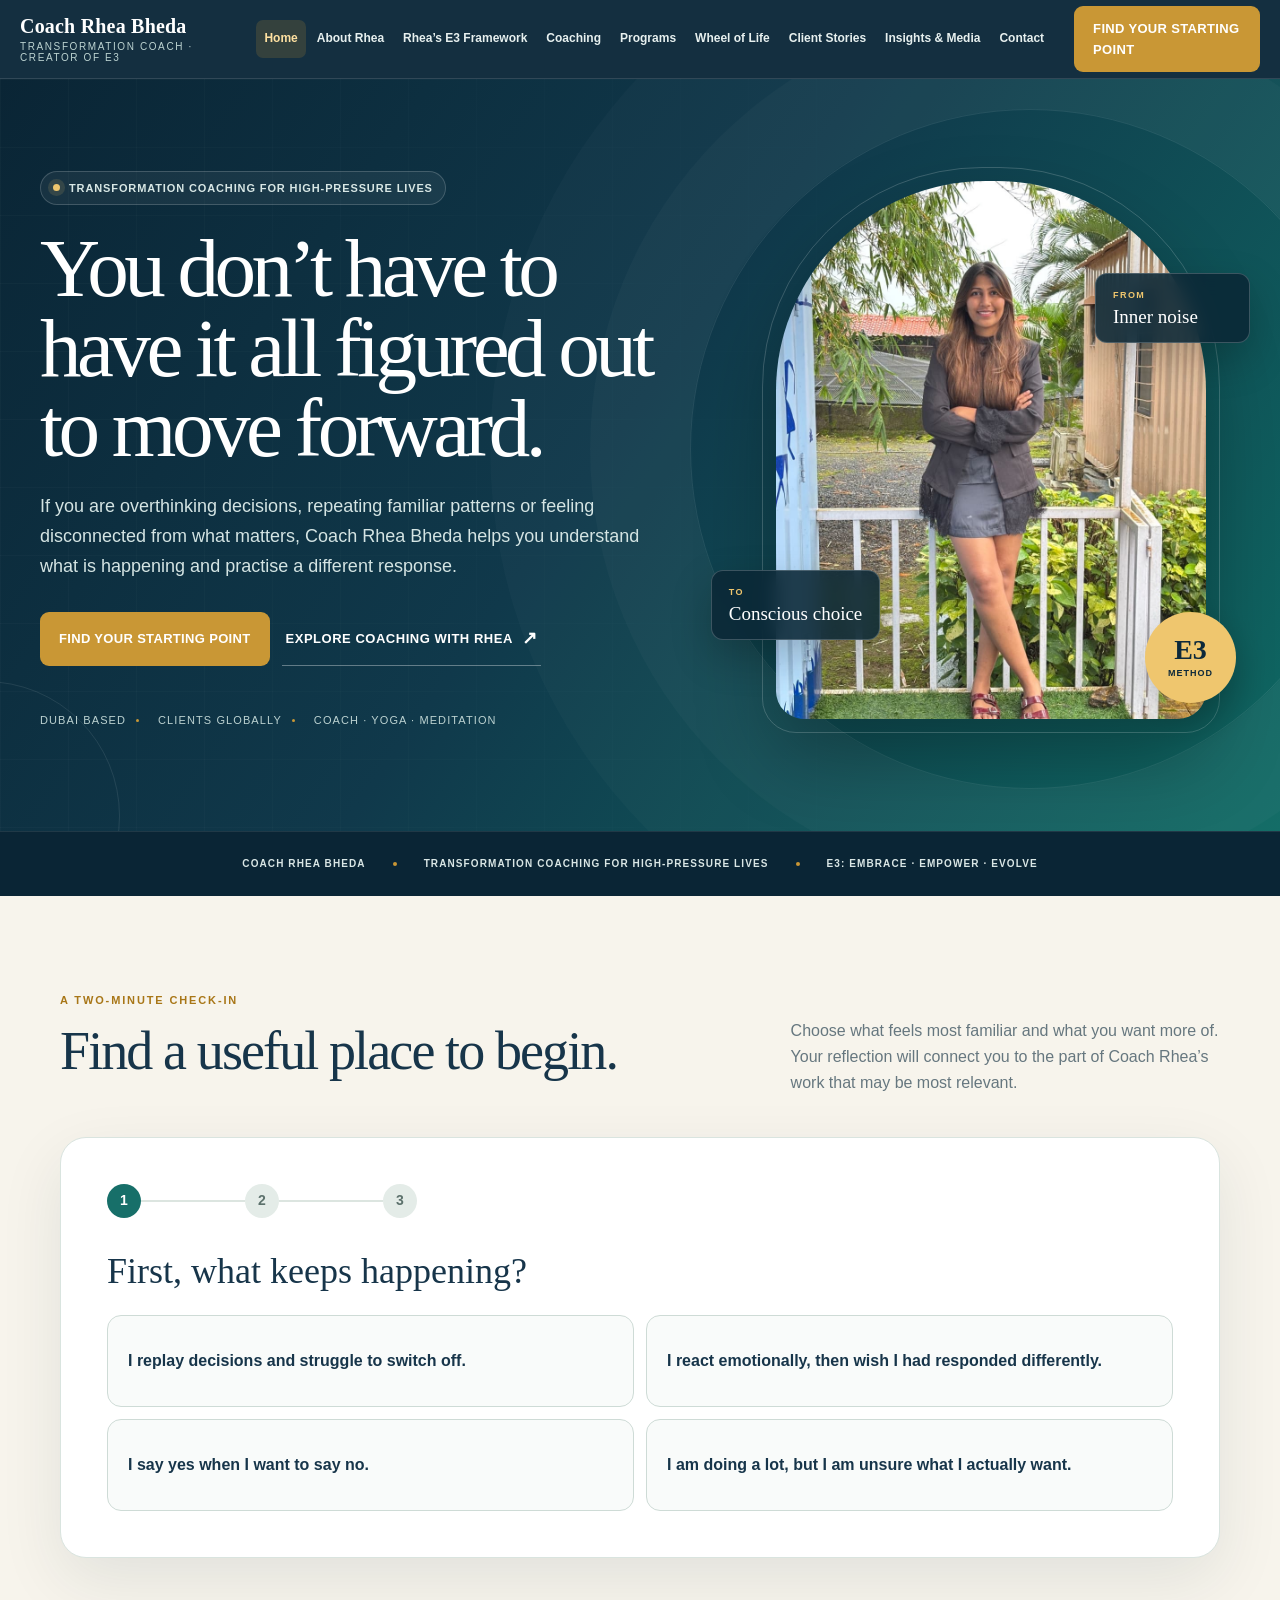
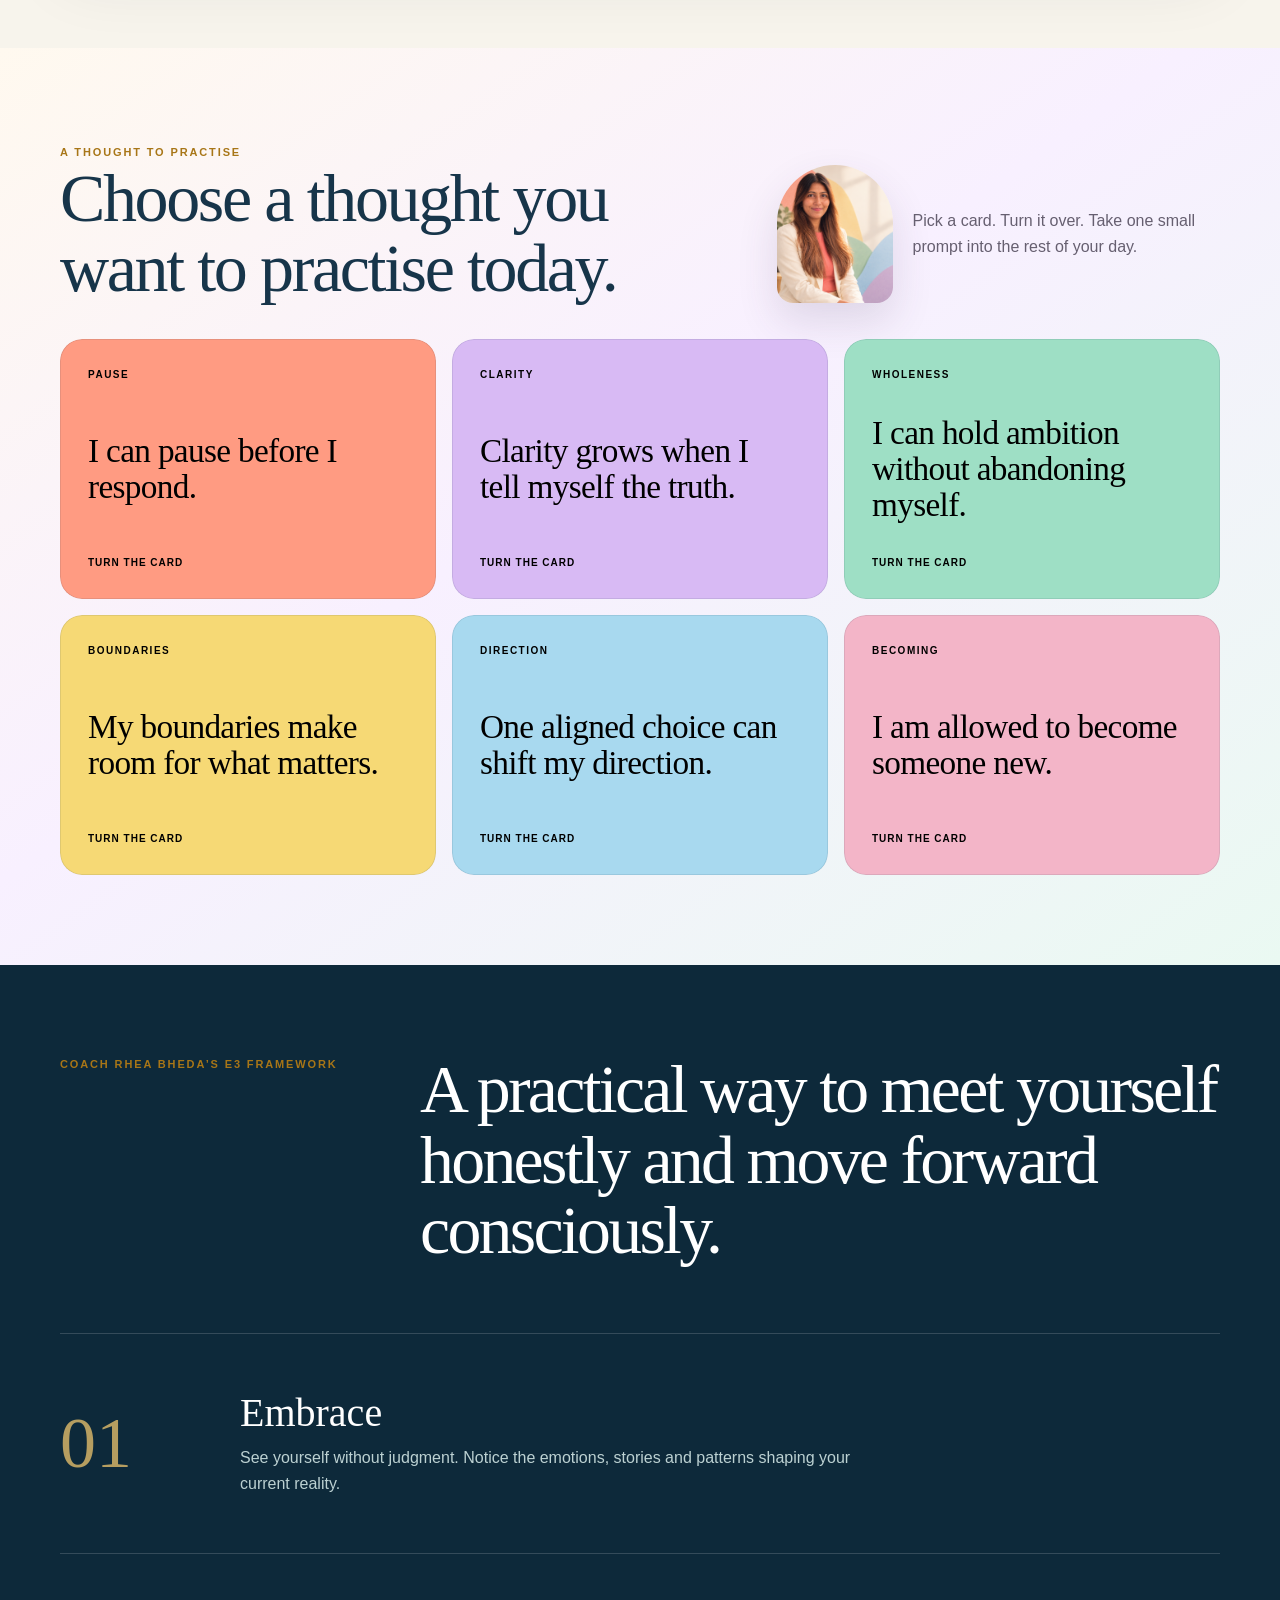
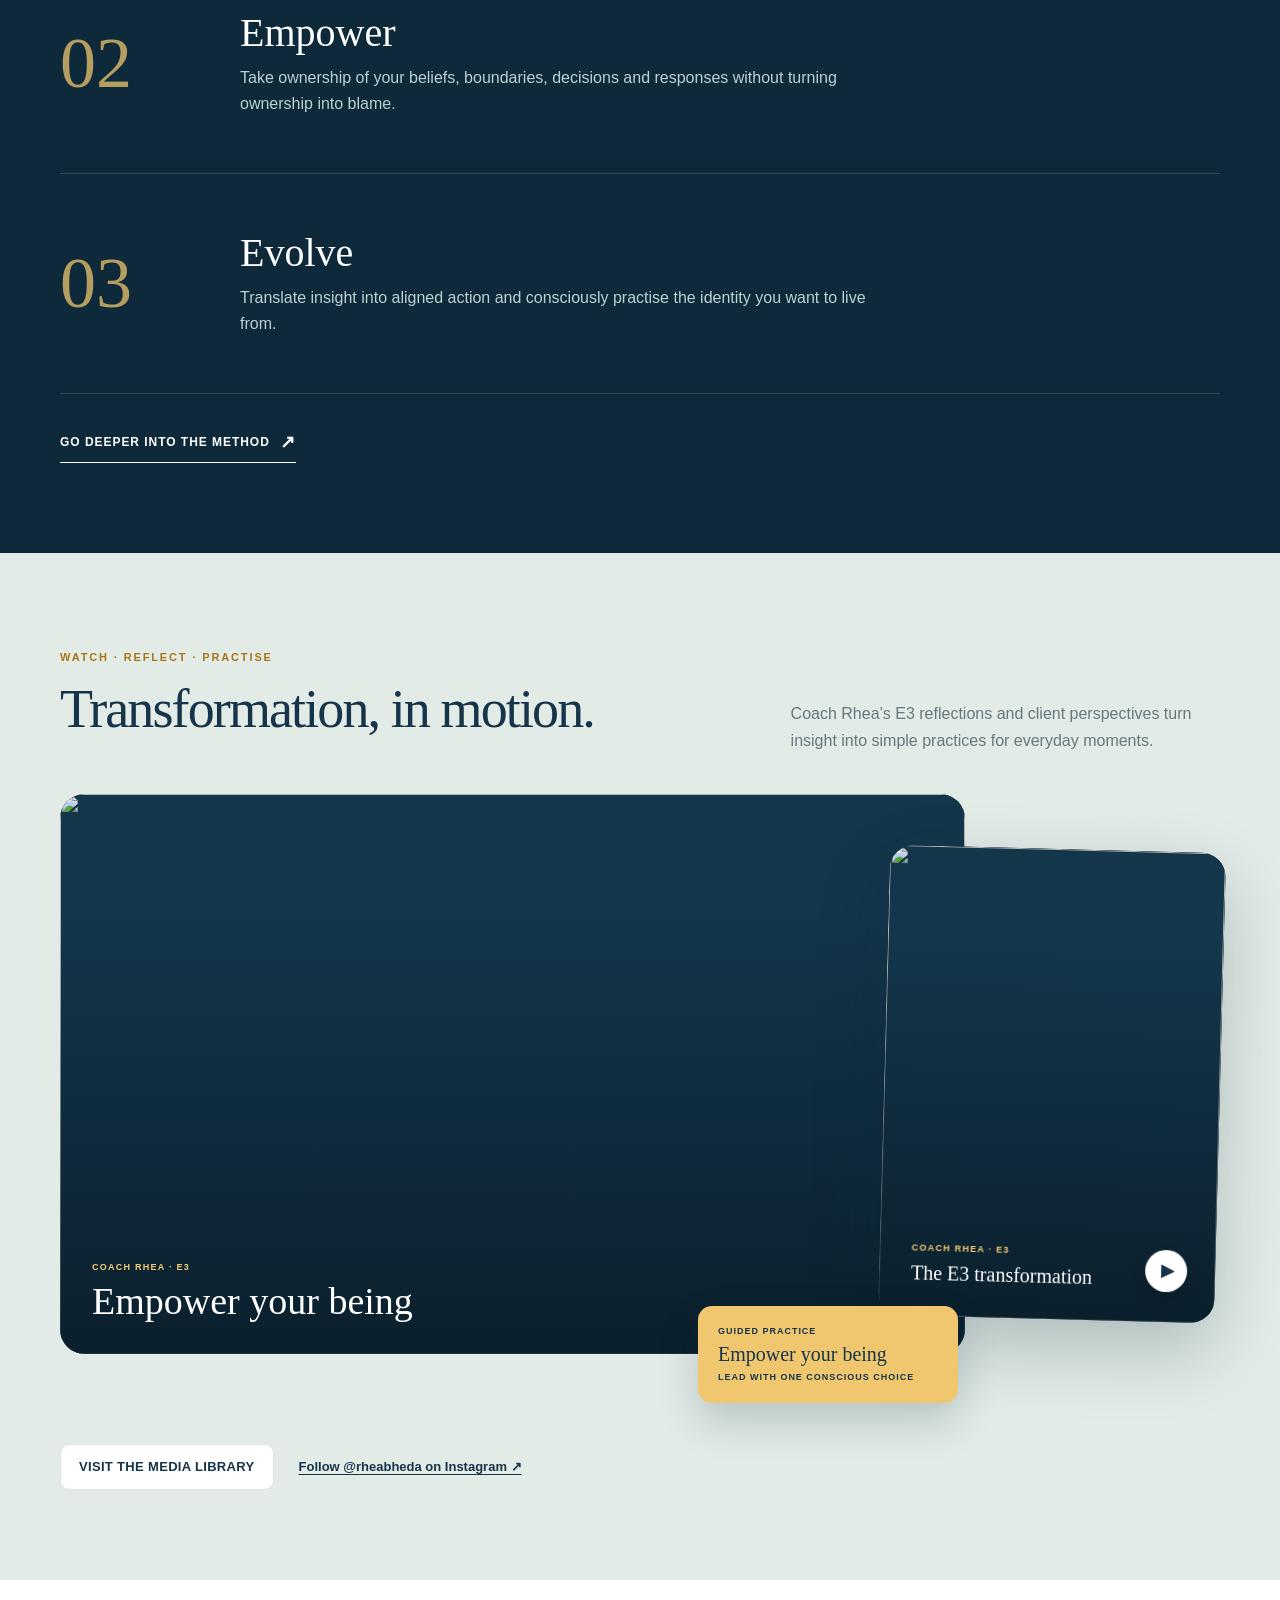
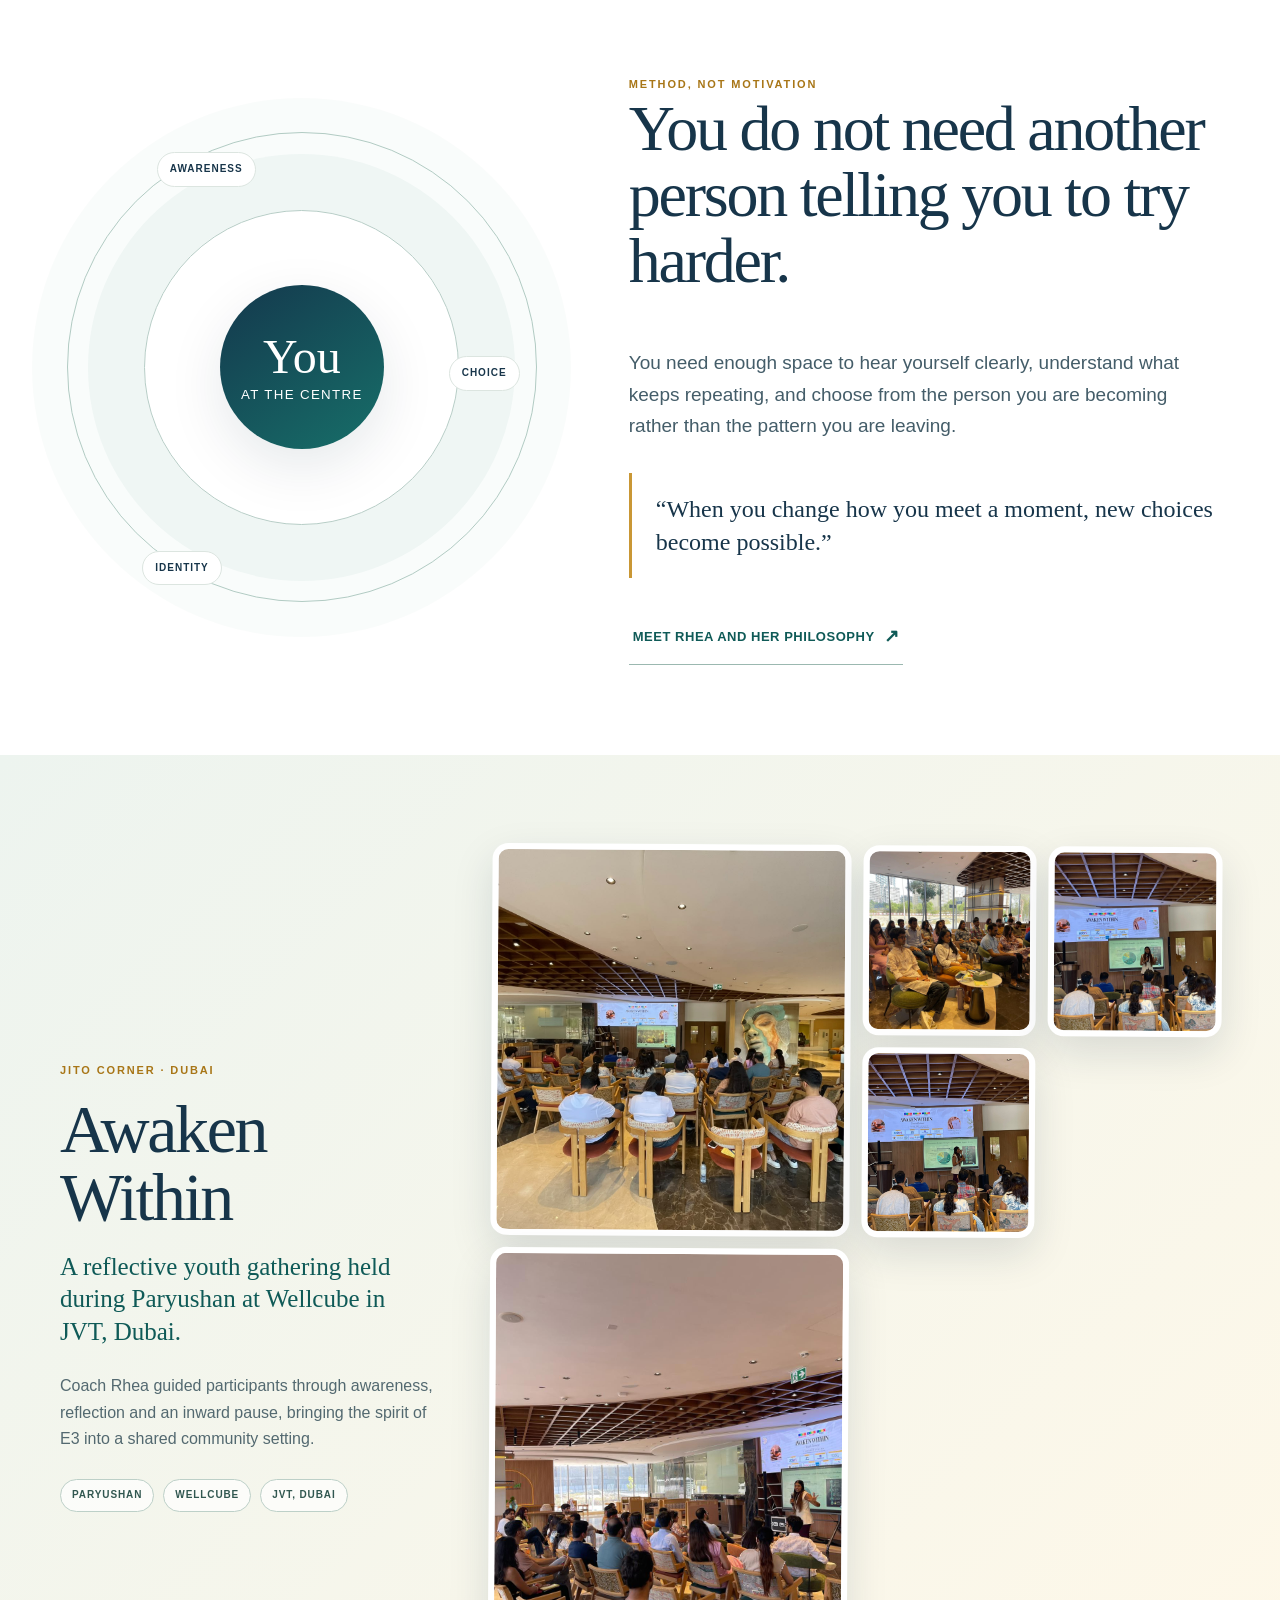
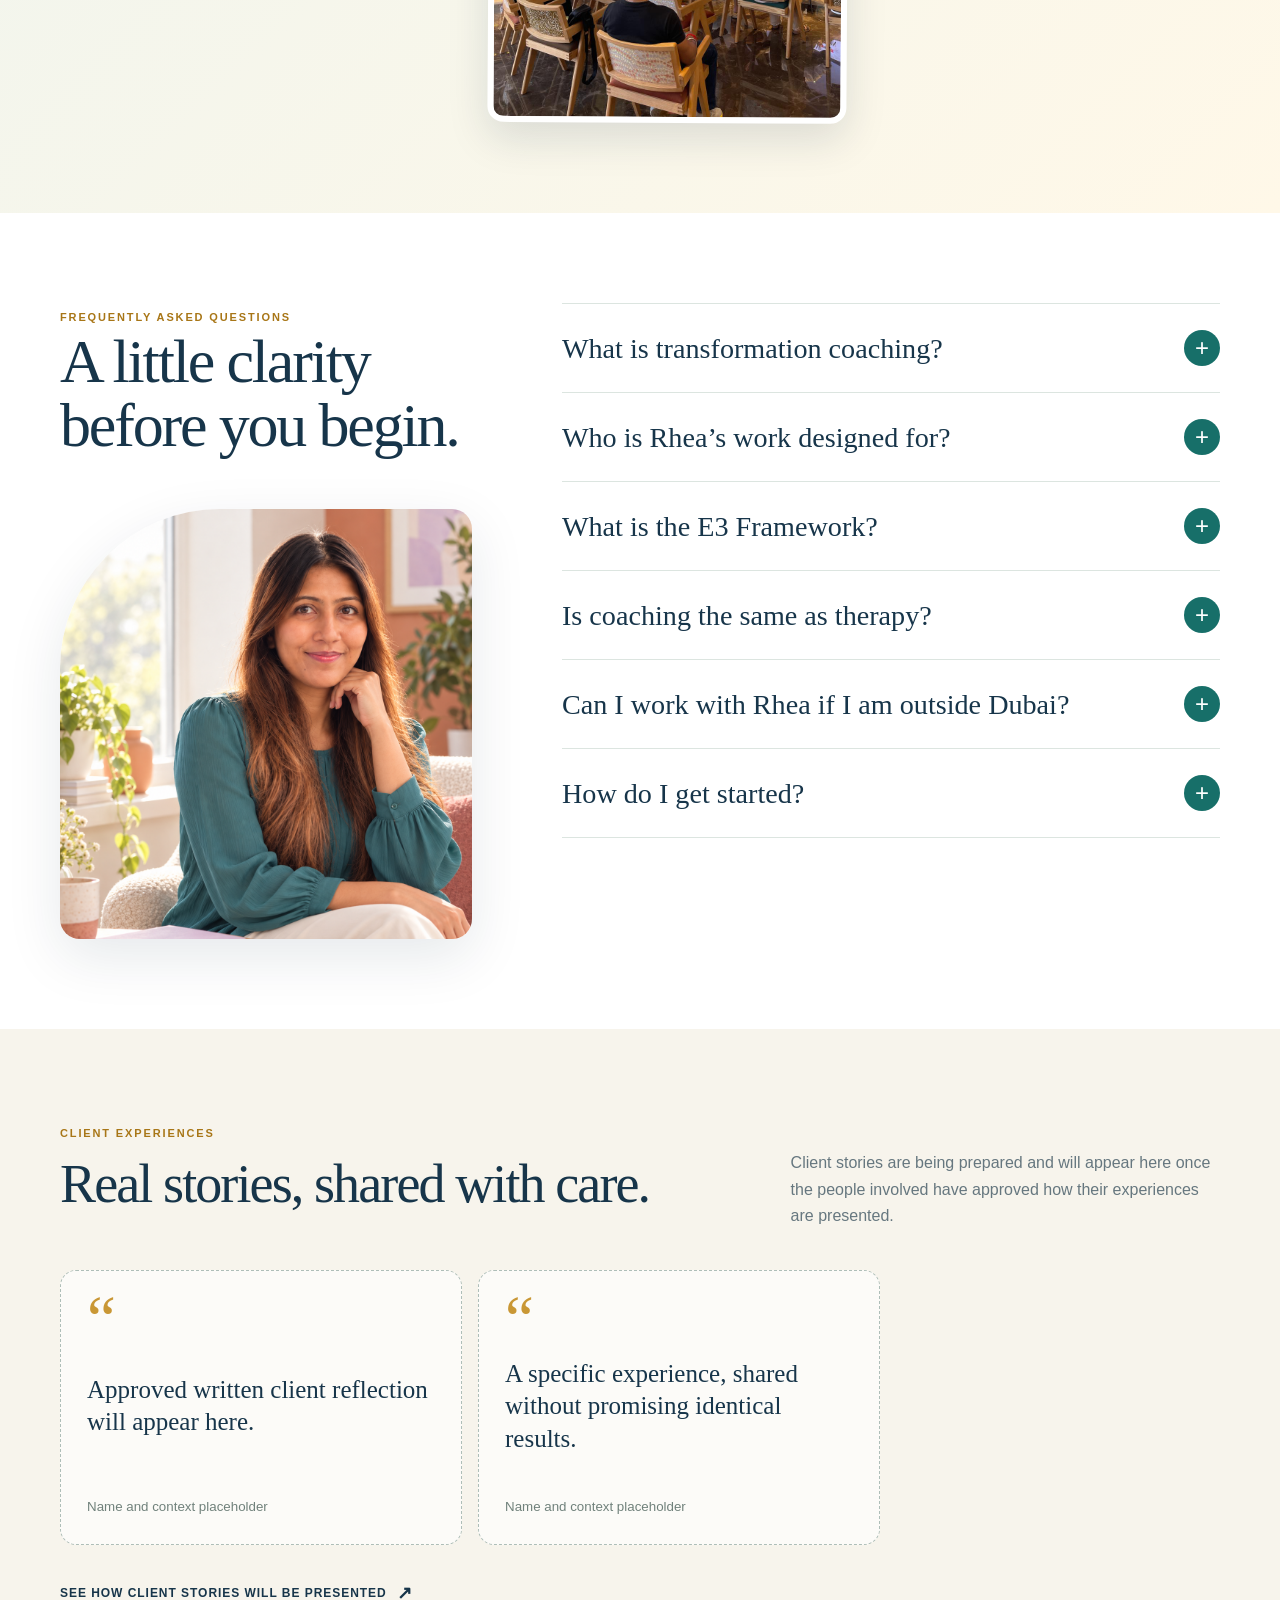
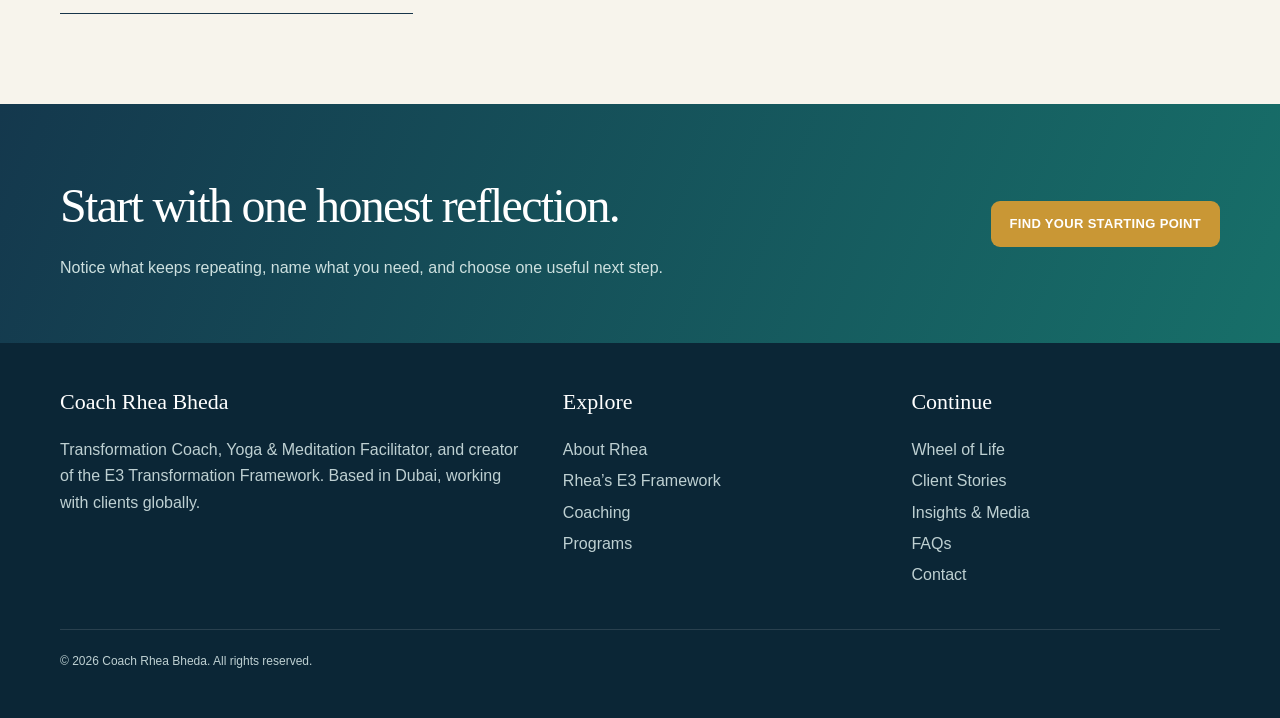
==== index.html @ 5d08264a "Add JITO event corner to homepage" ====
<!doctype html>
<html lang="en">
<head>
  <meta charset="utf-8">
  <meta name="viewport" content="width=device-width,initial-scale=1">
  <meta name="description" content="Coach Rhea Bheda helps people navigate overthinking, emotional patterns and important transitions through transformation coaching and her E3 Framework.">
  <title>Coach Rhea Bheda | Transformation Coaching & E3</title>
  <link rel="stylesheet" href="styles.css">
</head>
<body>
  <div data-header></div>
  <main id="main">
    <section class="home-hero">
      <div class="hero-orbit orbit-one"></div>
      <div class="hero-orbit orbit-two"></div>
      <div class="home-hero-grid">
        <div class="home-hero-copy">
          <span class="signal"><i></i> Transformation coaching for high-pressure lives</span>
          <h1>You don’t have to have it all figured out to move forward.</h1>
          <p class="hero-lead">If you are overthinking decisions, repeating familiar patterns or feeling disconnected from what matters, Coach Rhea Bheda helps you understand what is happening and practise a different response.</p>
          <div class="hero-actions">
            <a class="button" href="#check-in">Find your starting point</a>
            <a class="text-link" href="coaching.html">Explore coaching with Rhea <span>↗</span></a>
          </div>
          <div class="hero-micro-proof" aria-label="Rhea's professional focus">
            <span>Dubai based</span>
            <span>Clients globally</span>
            <span>Coach · Yoga · Meditation</span>
          </div>
        </div>
        <div class="identity-stage">
          <div class="identity-photo">
            <img src="assets/rhea-portrait-1.jpeg" alt="Coach Rhea Bheda">
          </div>
          <div class="floating-note note-top"><small>FROM</small><strong>Inner noise</strong></div>
          <div class="floating-note note-bottom"><small>TO</small><strong>Conscious choice</strong></div>
          <div class="e3-seal"><span>E3</span><small>method</small></div>
        </div>
      </div>
    </section>

    <section class="trust-rail" aria-label="Coach Rhea Bheda and E3">
      <div class="trust-rail-inner">
        <span>Coach Rhea Bheda</span>
        <span class="rail-dot"></span>
        <span>Transformation coaching for high-pressure lives</span>
        <span class="rail-dot"></span>
        <span>E3: Embrace · Empower · Evolve</span>
      </div>
    </section>

    <section class="section starting-point-section" id="check-in">
      <div class="section-inner">
        <div class="section-head split-head">
          <div>
            <span class="eyebrow">A two-minute check-in</span>
            <h2>Find a useful place to begin.</h2>
          </div>
          <p>Choose what feels most familiar and what you want more of. Your reflection will connect you to the part of Coach Rhea’s work that may be most relevant.</p>
        </div>
        <div class="checkin-shell" data-checkin>
          <div class="checkin-progress" aria-label="Check-in progress"><span class="is-active">1</span><i></i><span>2</span><i></i><span>3</span></div>
          <div class="checkin-step" data-checkin-step="pattern">
            <p class="activity-kicker">First, what keeps happening?</p>
            <div class="choice-grid">
              <button type="button" data-pattern="overthinking">I replay decisions and struggle to switch off.</button>
              <button type="button" data-pattern="reaction">I react emotionally, then wish I had responded differently.</button>
              <button type="button" data-pattern="boundaries">I say yes when I want to say no.</button>
              <button type="button" data-pattern="direction">I am doing a lot, but I am unsure what I actually want.</button>
            </div>
          </div>
          <div class="checkin-step" data-checkin-step="desire" hidden>
            <p class="activity-kicker">What would help most right now?</p>
            <div class="choice-grid">
              <button type="button" data-desire="clarity">Clarity about my next step</button>
              <button type="button" data-desire="steadiness">More steadiness under pressure</button>
              <button type="button" data-desire="confidence">Confidence in my own decisions</button>
              <button type="button" data-desire="space">Space to understand myself</button>
            </div>
            <button class="activity-back" type="button" data-checkin-back>← Change my first answer</button>
          </div>
          <div class="checkin-result" data-checkin-result hidden aria-live="polite">
            <small>Your starting point</small>
            <h3 data-checkin-title></h3>
            <p data-checkin-copy></p>
            <div class="result-actions">
              <a class="button" data-checkin-link href="coaching.html">Explore this with Coach Rhea</a>
              <button class="activity-back" type="button" data-checkin-reset>Start again</button>
            </div>
          </div>
        </div>
      </div>
    </section>

    <section class="section affirmation-section" aria-labelledby="affirmation-title">
      <div class="section-inner">
        <div class="affirmation-intro">
          <div>
            <span class="eyebrow">A thought to practise</span>
            <h2 id="affirmation-title">Choose a thought you want to practise today.</h2>
          </div>
          <div class="affirmation-companion">
            <img src="assets/rhea-positive-editorial-v1.png" alt="Rhea Bheda in a bright, optimistic studio setting">
            <p>Pick a card. Turn it over. Take one small prompt into the rest of your day.</p>
          </div>
        </div>
        <div class="affirmation-grid">
          <button class="affirmation-card coral-card" type="button" aria-pressed="false"><span class="card-face card-front"><small>Pause</small><strong>I can pause before I respond.</strong><em>Turn the card</em></span><span class="card-face card-back"><small>Try this</small><strong>Take one breath. Ask: what response would I respect tomorrow?</strong><em>Turn back</em></span></button>
          <button class="affirmation-card lilac-card" type="button" aria-pressed="false"><span class="card-face card-front"><small>Clarity</small><strong>Clarity grows when I tell myself the truth.</strong><em>Turn the card</em></span><span class="card-face card-back"><small>Try this</small><strong>Name the truth you already know, without judging it.</strong><em>Turn back</em></span></button>
          <button class="affirmation-card mint-card" type="button" aria-pressed="false"><span class="card-face card-front"><small>Wholeness</small><strong>I can hold ambition without abandoning myself.</strong><em>Turn the card</em></span><span class="card-face card-back"><small>Try this</small><strong>Choose one goal and one need that both deserve space today.</strong><em>Turn back</em></span></button>
          <button class="affirmation-card yellow-card" type="button" aria-pressed="false"><span class="card-face card-front"><small>Boundaries</small><strong>My boundaries make room for what matters.</strong><em>Turn the card</em></span><span class="card-face card-back"><small>Try this</small><strong>What clear, kind no would protect a meaningful yes?</strong><em>Turn back</em></span></button>
          <button class="affirmation-card sky-card" type="button" aria-pressed="false"><span class="card-face card-front"><small>Direction</small><strong>One aligned choice can shift my direction.</strong><em>Turn the card</em></span><span class="card-face card-back"><small>Try this</small><strong>Make the next right choice small enough to begin now.</strong><em>Turn back</em></span></button>
          <button class="affirmation-card rose-card" type="button" aria-pressed="false"><span class="card-face card-front"><small>Becoming</small><strong>I am allowed to become someone new.</strong><em>Turn the card</em></span><span class="card-face card-back"><small>Try this</small><strong>Act for five minutes as the person you are practising becoming.</strong><em>Turn back</em></span></button>
        </div>
      </div>
    </section>

    <section class="section e3-editorial">
      <div class="section-inner">
        <div class="e3-intro">
          <span class="eyebrow">Coach Rhea Bheda’s E3 Framework</span>
          <h2>A practical way to meet yourself honestly and move forward consciously.</h2>
        </div>
        <div class="e3-editorial-grid">
          <article class="e3-editorial-card">
            <span class="huge-num">01</span>
            <div><h3>Embrace</h3><p>See yourself without judgment. Notice the emotions, stories and patterns shaping your current reality.</p></div>
          </article>
          <article class="e3-editorial-card">
            <span class="huge-num">02</span>
            <div><h3>Empower</h3><p>Take ownership of your beliefs, boundaries, decisions and responses without turning ownership into blame.</p></div>
          </article>
          <article class="e3-editorial-card">
            <span class="huge-num">03</span>
            <div><h3>Evolve</h3><p>Translate insight into aligned action and consciously practise the identity you want to live from.</p></div>
          </article>
        </div>
        <a class="inline-cta" href="e3-method.html">Go deeper into the method <span>↗</span></a>
      </div>
    </section>

    <section class="section media-room">
      <div class="section-inner">
        <div class="section-head media-heading">
          <div><span class="eyebrow">Watch · reflect · practise</span><h2>Transformation, in motion.</h2></div>
          <p>Coach Rhea’s E3 reflections and client perspectives turn insight into simple practices for everyday moments.</p>
        </div>
        <div class="pip-stage">
          <div class="feature-video-placeholder media-embed-shell">
            <iframe class="js-youtube-player" data-video-id="yLz1ALI6eJo" src="https://www.youtube.com/embed/yLz1ALI6eJo?playsinline=1&amp;rel=0&amp;enablejsapi=1" title="Empower your being with Coach Rhea Bheda" loading="lazy" allow="accelerometer; autoplay; clipboard-write; encrypted-media; gyroscope; picture-in-picture; web-share" referrerpolicy="strict-origin-when-cross-origin" allowfullscreen></iframe>
            <button class="video-poster" type="button" data-play-video="yLz1ALI6eJo" aria-label="Play Empower your being"><img src="https://i.ytimg.com/vi/yLz1ALI6eJo/maxresdefault.jpg" data-fallback="https://i.ytimg.com/vi/yLz1ALI6eJo/hqdefault.jpg" alt=""><span class="video-poster-copy"><small>Coach Rhea · E3</small><strong>Empower your being</strong></span><span class="video-poster-play" aria-hidden="true">▶</span></button>
          </div>
          <div class="reel-pip media-embed-shell">
            <iframe class="js-youtube-player" data-video-id="5JqUZXvEfCQ" src="https://www.youtube.com/embed/5JqUZXvEfCQ?playsinline=1&amp;rel=0&amp;enablejsapi=1" title="Coach Rhea Bheda E3 transformation coaching reflection" loading="lazy" allow="accelerometer; autoplay; clipboard-write; encrypted-media; gyroscope; picture-in-picture; web-share" referrerpolicy="strict-origin-when-cross-origin" allowfullscreen></iframe>
            <button class="video-poster" type="button" data-play-video="5JqUZXvEfCQ" aria-label="Play the E3 transformation reflection"><img src="https://i.ytimg.com/vi/5JqUZXvEfCQ/maxresdefault.jpg" data-fallback="https://i.ytimg.com/vi/5JqUZXvEfCQ/hqdefault.jpg" alt=""><span class="video-poster-copy"><small>Coach Rhea · E3</small><strong>The E3 transformation</strong></span><span class="video-poster-play" aria-hidden="true">▶</span></button>
            <div class="pip-badge">E3 reflection</div>
          </div>
          <div class="practice-pip">
            <span>Guided practice</span>
            <strong>Empower your being</strong>
            <small>Lead with one conscious choice</small>
          </div>
        </div>
        <div class="media-actions">
          <a class="button secondary" href="insights.html">Visit the media library</a>
          <a href="https://www.instagram.com/rheabheda/" target="_blank" rel="noopener noreferrer">Follow @rheabheda on Instagram ↗</a>
        </div>
      </div>
    </section>

    <section class="section manifesto-section">
      <div class="section-inner manifesto-grid">
        <div class="manifesto-visual" aria-hidden="true">
          <div class="manifesto-ring ring-a"></div>
          <div class="manifesto-ring ring-b"></div>
          <div class="manifesto-core"><span>You</span><small>at the centre</small></div>
          <span class="orbit-word word-one">Awareness</span>
          <span class="orbit-word word-two">Choice</span>
          <span class="orbit-word word-three">Identity</span>
        </div>
        <div class="manifesto-copy">
          <span class="eyebrow">Method, not motivation</span>
          <h2>You do not need another person telling you to try harder.</h2>
          <p class="lead">You need enough space to hear yourself clearly, understand what keeps repeating, and choose from the person you are becoming rather than the pattern you are leaving.</p>
          <blockquote>“When you change how you meet a moment, new choices become possible.”</blockquote>
          <a class="text-link dark-link" href="about.html">Meet Rhea and her philosophy <span>↗</span></a>
        </div>
      </div>
    </section>

    <section class="section jito-corner" aria-labelledby="jito-title">
      <div class="section-inner jito-layout">
        <div class="jito-copy">
          <span class="eyebrow">JITO Corner · Dubai</span>
          <h2 id="jito-title">Awaken Within</h2>
          <p class="jito-lead">A reflective youth gathering held during Paryushan at Wellcube in JVT, Dubai.</p>
          <p>Coach Rhea guided participants through awareness, reflection and an inward pause, bringing the spirit of E3 into a shared community setting.</p>
          <div class="jito-meta" aria-label="Event details"><span>Paryushan</span><span>Wellcube</span><span>JVT, Dubai</span></div>
        </div>
        <div class="jito-gallery" aria-label="Photographs from the Awaken Within gathering">
          <figure class="jito-photo jito-photo-wide"><img src="assets/jito-awaken-within-audience-wide.jpg" alt="Audience gathered for the Awaken Within youth event at Wellcube in JVT, Dubai" loading="lazy"></figure>
          <figure class="jito-photo"><img src="assets/jito-awaken-within-reflection.jpg" alt="Participants in a guided reflective pause during the Paryushan event" loading="lazy"></figure>
          <figure class="jito-photo"><img src="assets/jito-awaken-within-rhea-speaking-1.jpg" alt="Coach Rhea Bheda speaking at the Awaken Within youth gathering" loading="lazy"></figure>
          <figure class="jito-photo"><img src="assets/jito-awaken-within-rhea-speaking-2.jpg" alt="Coach Rhea Bheda guiding a session for the gathered audience" loading="lazy"></figure>
          <figure class="jito-photo jito-photo-room"><img src="assets/jito-awaken-within-audience-rhea.jpg" alt="A wider view of Coach Rhea Bheda speaking to the audience at Wellcube" loading="lazy"></figure>
        </div>
      </div>
    </section>

    <section class="section faq-section" id="faq" aria-labelledby="faq-title">
      <div class="section-inner faq-layout">
        <div class="faq-aside">
          <span class="eyebrow">Frequently asked questions</span>
          <h2 id="faq-title">A little clarity before you begin.</h2>
          <img src="assets/rhea-positive-lifestyle-v1.png" alt="Rhea Bheda in a calm, sunlit coaching setting">
        </div>
        <div class="faq-list">
          <details><summary>What is transformation coaching?<span>+</span></summary><div><p>It is a reflective, action-oriented process that helps you notice the beliefs, emotions and patterns shaping your choices, then practise more conscious ways of responding.</p></div></details>
          <details><summary>Who is Rhea’s work designed for?<span>+</span></summary><div><p>Rhea’s work is for high-potential people navigating high-pressure lives who want more clarity, emotional ownership and alignment between what they know and how they live.</p></div></details>
          <details><summary>What is the E3 Framework?<span>+</span></summary><div><p>E3 stands for Embrace, Empower and Evolve: seeing yourself honestly, owning your choices without blame, and turning insight into aligned action.</p></div></details>
          <details><summary>Is coaching the same as therapy?<span>+</span></summary><div><p>No. Coaching is not a substitute for psychotherapy, medical care or emergency mental-health support. If you need clinical support, contact a qualified healthcare professional.</p></div></details>
          <details><summary>Can I work with Rhea if I am outside Dubai?<span>+</span></summary><div><p>Yes. Rhea is based in Dubai and works with clients globally. Exact session formats and availability will be confirmed during an initial conversation.</p></div></details>
          <details><summary>How do I get started?<span>+</span></summary><div><p>Begin with the starting-point check-in, try the E3 practice, or explore the Wheel of Life. When Rhea’s verified contact details are added, you will also be able to enquire about coaching directly.</p></div></details>
        </div>
      </div>
    </section>

    <section class="section proof-preview">
      <div class="section-inner">
        <div class="section-head split-head">
          <div><span class="eyebrow">Client experiences</span><h2>Real stories, shared with care.</h2></div>
          <p>Client stories are being prepared and will appear here once the people involved have approved how their experiences are presented.</p>
        </div>
        <div class="testimonial-preview-grid two-up">
          <article class="testimonial-placeholder">
            <span class="placeholder-mark">“</span>
            <p>Approved written client reflection will appear here.</p>
            <small>Name and context placeholder</small>
          </article>
          <article class="testimonial-placeholder">
            <span class="placeholder-mark">“</span>
            <p>A specific experience, shared without promising identical results.</p>
            <small>Name and context placeholder</small>
          </article>
        </div>
        <a class="inline-cta" href="testimonials.html">See how client stories will be presented <span>↗</span></a>
      </div>
    </section>
  </main>
  <div data-footer></div>
  <script src="site.js"></script>
  <script src="media.js"></script>
</body>
</html>
---- styles.css ----
:root { --ink:#17354a; --ink-deep:#0d293a; --teal:#176f69; --teal-dark:#0f5a57; --sage:#dfe9df; --cream:#fbf8f0; --paper:#fffdf9; --gold:#c99735; --muted:#66777f; --line:#dce5e0; --white:#fff; --shadow:0 18px 55px rgba(13,41,58,.1); --serif:Georgia,"Times New Roman",serif; --sans:Inter,"Segoe UI",Arial,sans-serif; }
*{box-sizing:border-box}html{scroll-behavior:smooth}body{margin:0;color:var(--ink);background:var(--cream);font:16px/1.65 var(--sans);-webkit-font-smoothing:antialiased}body.menu-open{overflow:hidden}img{display:block;max-width:100%}a{color:inherit;text-decoration:none}button,input,textarea,select{font:inherit}h1,h2,h3,p{margin-top:0}h1,h2{font-family:var(--serif);font-weight:500;letter-spacing:-.035em}h3{line-height:1.3}
.skip-link{position:fixed;top:10px;left:10px;z-index:100;transform:translateY(-150%);padding:10px 14px;border-radius:8px;color:var(--white);background:var(--ink-deep)}.skip-link:focus{transform:translateY(0)}
.site-header{position:sticky;top:0;z-index:50;color:var(--white);background:rgba(13,41,58,.97);border-bottom:1px solid rgba(255,255,255,.12);backdrop-filter:blur(14px)}.nav-wrap{width:min(1240px,calc(100% - 40px));min-height:78px;margin:auto;display:flex;align-items:center;gap:22px}.brand{margin-right:auto;line-height:1.1}.brand strong{display:block;font:700 20px/1.1 var(--serif);letter-spacing:.01em}.brand span{display:block;margin-top:4px;color:#bcd3d1;font-size:10px;letter-spacing:.16em;text-transform:uppercase}.nav-links{display:flex;align-items:center;gap:3px}.nav-links a{padding:9px 8px;border-radius:7px;color:#e7f0ef;font-size:12px;font-weight:700;white-space:nowrap}.nav-links a:hover,.nav-links a:focus-visible{color:var(--white);background:rgba(255,255,255,.1)}.nav-links a.active{color:#ffe1a1;background:rgba(201,151,53,.18)}
.nav-cta,.button{display:inline-flex;align-items:center;justify-content:center;gap:9px;min-height:46px;padding:11px 18px;border:1px solid transparent;border-radius:9px;color:var(--white);background:var(--gold);font-size:13px;font-weight:800;letter-spacing:.025em;text-transform:uppercase;transition:transform .2s ease,background .2s ease}.button:hover,.nav-cta:hover{transform:translateY(-2px);background:#b78629}.button.secondary{color:var(--ink);background:var(--white);border-color:var(--line)}.button.secondary:hover{background:var(--cream)}.menu-toggle{display:none;width:44px;height:44px;border:1px solid rgba(255,255,255,.22);border-radius:9px;color:var(--white);background:transparent;font-size:23px}
.hero{min-height:640px;position:relative;overflow:hidden;color:var(--white);background:linear-gradient(118deg,var(--ink-deep) 0%,#123c52 45%,var(--teal) 100%)}.hero::after,.page-hero::after{content:"";position:absolute;width:520px;height:520px;right:-80px;top:40px;border:1px solid rgba(255,255,255,.14);border-radius:50%;box-shadow:0 0 0 82px rgba(255,255,255,.045),0 0 0 164px rgba(255,255,255,.025)}.hero-grid,.page-hero-inner,.section-inner{width:min(1160px,calc(100% - 40px));margin:auto}.hero-grid{min-height:640px;display:grid;grid-template-columns:1.08fr .92fr;align-items:center;gap:62px;position:relative;z-index:2;padding:70px 0}.eyebrow{color:#a87617;font-size:11px;font-weight:900;letter-spacing:.17em;text-transform:uppercase}.hero .eyebrow,.page-hero .eyebrow,.deep .eyebrow{color:#e8bd68}.hero h1{max-width:690px;margin:18px 0 23px;font-size:clamp(49px,6.4vw,82px);line-height:.98}.hero h1 em{color:#f1c972;font-style:normal}.hero-copy>p{max-width:635px;color:#dce9e8;font-size:18px}.hero-actions{display:flex;flex-wrap:wrap;gap:12px;margin-top:30px}.hero .button.secondary{color:var(--white);background:transparent;border-color:rgba(255,255,255,.34)}.hero .button.secondary:hover{background:rgba(255,255,255,.1)}.hero-photo{position:relative;justify-self:end;width:min(430px,100%)}.hero-photo img{width:100%;aspect-ratio:4/5;object-fit:cover;object-position:center top;border-radius:180px 180px 22px 22px;box-shadow:0 30px 70px rgba(0,0,0,.28)}.hero-photo::before{content:"E3";position:absolute;left:-30px;bottom:28px;z-index:2;width:92px;height:92px;display:grid;place-items:center;border-radius:50%;color:var(--ink-deep);background:#f1ca76;font:700 28px var(--serif);box-shadow:var(--shadow)}
.section{padding:90px 0}.section.white{background:var(--white)}.section.sage{background:var(--sage)}.section.deep{color:var(--white);background:var(--ink-deep)}.section-head{max-width:720px;margin-bottom:40px}.section-head.center{margin-right:auto;margin-left:auto;text-align:center}.section-head h2{margin:10px 0 16px;font-size:clamp(34px,4.7vw,54px);line-height:1.08}.section-head p{color:var(--muted)}.deep .section-head p{color:#bfd2d3}.intro-grid{display:grid;grid-template-columns:.8fr 1.2fr;gap:65px;align-items:start}.statement{font:500 clamp(28px,3.2vw,43px)/1.2 var(--serif);color:var(--teal-dark)}.lead{font-size:19px;color:#445d69}.signature{margin-top:24px;font:italic 24px var(--serif);color:var(--gold)}
.cards{display:grid;grid-template-columns:repeat(3,1fr);gap:20px}.card{min-height:220px;padding:28px;border:1px solid var(--line);border-radius:16px;background:var(--paper);box-shadow:0 5px 20px rgba(13,41,58,.045)}.card .num{display:block;color:var(--gold);font:500 39px var(--serif)}.card h3{margin:16px 0 8px;font-size:18px}.card p{margin:0;color:var(--muted)}.pill-list{display:flex;flex-wrap:wrap;gap:10px;padding:0;list-style:none}.pill-list li{padding:9px 13px;border:1px solid #cbdad5;border-radius:99px;color:#385561;background:rgba(255,255,255,.62);font-size:13px;font-weight:700}
.photo-band{display:grid;grid-template-columns:1fr 1fr 1fr;gap:18px}.photo-band img{width:100%;height:390px;object-fit:cover;border-radius:14px}.photo-band img:nth-child(2){margin-top:34px}
.page-hero{position:relative;overflow:hidden;padding:92px 0 85px;color:var(--white);background:linear-gradient(118deg,var(--ink-deep),var(--teal))}.page-hero-inner{position:relative;z-index:2}.page-hero h1{max-width:850px;margin:16px 0 17px;font-size:clamp(45px,6vw,72px);line-height:1.02}.page-hero p{max-width:720px;margin:0;color:#d4e4e3;font-size:18px}.split{display:grid;grid-template-columns:1fr 1fr;gap:58px;align-items:center}.split.reverse .media{order:2}.media img{width:100%;max-height:620px;object-fit:cover;object-position:center top;border-radius:18px;box-shadow:var(--shadow)}.content h2{font-size:clamp(34px,4vw,50px);line-height:1.08}.content h3{margin-top:30px}.content p,.content li{color:#526a75}.check-list{padding:0;list-style:none}.check-list li{position:relative;padding:10px 0 10px 31px;border-bottom:1px solid var(--line)}.check-list li::before{content:"✓";position:absolute;left:2px;color:var(--teal);font-weight:900}
.e3-grid{display:grid;grid-template-columns:repeat(3,1fr);gap:2px}.e3-step{min-height:320px;padding:35px;background:#edf4f1}.e3-step:nth-child(2){background:#e2efeb}.e3-step:nth-child(3){color:var(--white);background:var(--teal-dark)}.e3-step small{color:#a87617;font-weight:900;letter-spacing:.13em}.e3-step h2{margin:48px 0 18px;font-size:34px}.e3-step p{color:var(--muted)}.e3-step:nth-child(3) p{color:#d6e5e4}.e3-step:nth-child(3) small{color:#f0c56e}
.quote-block{padding:42px;border-left:4px solid var(--gold);color:var(--white);background:#14384d;font:500 clamp(25px,3.4vw,41px)/1.3 var(--serif)}.program-note,.notice{padding:22px 24px;border:1px solid #ead6a6;border-radius:12px;color:#755f2f;background:#fff8e6}.notice strong{color:var(--ink)}
.wheel{width:min(610px,100%);aspect-ratio:1;margin:auto;position:relative;display:grid;place-items:center;border-radius:50%;background:conic-gradient(#176f69 0 12.5%,#2f8982 0 25%,#72a69b 0 37.5%,#c99735 0 50%,#d5ad5b 0 62.5%,#8ea58a 0 75%,#496d79 0 87.5%,#17354a 0);box-shadow:var(--shadow)}.wheel::after{content:"YOUR LIFE\A IN BALANCE";white-space:pre;width:39%;aspect-ratio:1;display:grid;place-items:center;text-align:center;border-radius:50%;color:var(--ink);background:var(--cream);font:700 18px/1.25 var(--serif)}.wheel-labels{display:grid;grid-template-columns:repeat(2,1fr);gap:12px}.wheel-labels div{padding:16px;border-bottom:2px solid var(--gold);background:var(--white)}
.insight-list{display:grid;gap:17px}.insight{display:grid;grid-template-columns:90px 1fr;gap:24px;padding:24px 0;border-bottom:1px solid var(--line)}.insight .index{color:var(--gold);font:34px var(--serif)}.insight h2{margin-bottom:8px;font-size:27px}.insight p{color:var(--muted)}
.contact-grid{display:grid;grid-template-columns:.8fr 1.2fr;gap:50px}.contact-panel{padding:32px;border-radius:16px;background:var(--white);box-shadow:var(--shadow)}.field{display:block;margin-bottom:17px;font-size:13px;font-weight:800}.field input,.field textarea,.field select{width:100%;margin-top:7px;padding:12px 13px;border:1px solid var(--line);border-radius:8px;color:var(--ink);background:var(--white)}.field textarea{min-height:130px;resize:vertical}.demo-form button[disabled]{cursor:not-allowed;opacity:.62}
.cta-strip{padding:62px 0;color:var(--white);background:linear-gradient(112deg,#14384d,var(--teal))}.cta-strip .section-inner{display:flex;align-items:center;justify-content:space-between;gap:25px}.cta-strip h2{margin:0;font-size:clamp(31px,4vw,48px)}.cta-strip p{margin:9px 0 0;color:#cde0df}.site-footer{padding:46px 0;color:#bed0d2;background:#0b2636}.footer-grid{display:grid;grid-template-columns:1.2fr .8fr .8fr;gap:40px}.footer-grid h3{color:var(--white);font:22px var(--serif)}.footer-grid a{display:block;width:fit-content;margin:5px 0}.footer-grid a:hover{color:#f0c56e}.footer-bottom{margin-top:35px;padding-top:22px;border-top:1px solid rgba(255,255,255,.12);font-size:12px}
@media(max-width:1100px){.nav-links{position:fixed;inset:78px 0 auto 0;max-height:calc(100vh - 78px);overflow:auto;display:none;flex-direction:column;align-items:stretch;gap:2px;padding:18px 20px 28px;background:var(--ink-deep);border-top:1px solid rgba(255,255,255,.12)}.nav-links.open{display:flex}.nav-links a{padding:13px 14px;font-size:14px}.nav-cta{display:none}.menu-toggle{display:grid;place-items:center}}
@media(max-width:820px){.hero-grid,.split,.intro-grid,.contact-grid{grid-template-columns:1fr}.hero-grid{padding-top:58px;gap:48px}.hero-photo{justify-self:center;width:min(420px,88%)}.hero h1{font-size:clamp(46px,12vw,68px)}.cards,.e3-grid{grid-template-columns:1fr}.split.reverse .media{order:initial}.photo-band{grid-template-columns:1fr 1fr}.photo-band img:last-child{display:none}.cta-strip .section-inner{align-items:flex-start;flex-direction:column}.footer-grid{grid-template-columns:1fr 1fr}}
@media(max-width:560px){.nav-wrap,.hero-grid,.page-hero-inner,.section-inner{width:min(100% - 28px,1160px)}.brand span{display:none}.section{padding:68px 0}.page-hero{padding:70px 0}.hero-photo::before{left:-14px;width:76px;height:76px}.photo-band{grid-template-columns:1fr}.photo-band img{height:440px}.photo-band img:nth-child(2){display:none}.wheel-labels,.footer-grid{grid-template-columns:1fr}.insight{grid-template-columns:55px 1fr;gap:13px}.quote-block,.contact-panel{padding:25px}}
@media(prefers-reduced-motion:reduce){html{scroll-behavior:auto}*,*::before,*::after{transition-duration:.01ms!important;animation-duration:.01ms!important}}

/* Positive practice cards and FAQ */
.affirmation-section{overflow:hidden;background:linear-gradient(145deg,#fff9ef 0%,#f8f0ff 46%,#eaf9f2 100%)}
.affirmation-intro{display:grid;grid-template-columns:1.05fr .72fr;gap:70px;align-items:end;margin-bottom:36px}.affirmation-intro h2{max-width:720px;margin-bottom:0;font-size:clamp(42px,5.5vw,68px);line-height:1.02}.affirmation-companion{display:grid;grid-template-columns:116px 1fr;gap:20px;align-items:center}.affirmation-companion img{width:116px;height:138px;object-fit:cover;border-radius:58px 58px 16px 16px;box-shadow:0 18px 40px rgba(68,58,82,.14)}.affirmation-companion p{margin:0;color:#665f70}
.affirmation-grid{display:grid;grid-template-columns:repeat(3,1fr);gap:16px}.affirmation-card{position:relative;min-height:260px;overflow:hidden;padding:0;border:0;border-radius:22px;background:transparent;cursor:pointer;transition:transform .25s ease,filter .25s ease;text-align:left}.affirmation-card:hover{filter:brightness(1.02);transform:translateY(-4px) rotate(-.6deg)}.affirmation-card:focus-visible{outline:4px solid #17354a;outline-offset:4px}.card-face{position:absolute;inset:0;display:flex;flex-direction:column;justify-content:space-between;padding:27px;border:1px solid rgba(23,53,74,.1);border-radius:22px;box-shadow:0 14px 35px rgba(60,53,73,.1);transition:opacity .28s ease,transform .28s ease,visibility .28s ease}.card-face small{font-size:10px;font-weight:900;letter-spacing:.15em;text-transform:uppercase}.card-face strong{max-width:310px;font:500 clamp(27px,2.6vw,38px)/1.08 var(--serif);letter-spacing:-.02em}.card-face em{font-size:10px;font-style:normal;font-weight:900;letter-spacing:.1em;text-transform:uppercase}.card-front{opacity:1;visibility:visible;transform:translateY(0) scale(1)}.card-back{color:#fff;background:#17354a;opacity:0;visibility:hidden;transform:translateY(12px) scale(.98)}.affirmation-card.is-flipped .card-front{opacity:0;visibility:hidden;transform:translateY(-12px) scale(.98)}.affirmation-card.is-flipped .card-back{opacity:1;visibility:visible;transform:translateY(0) scale(1)}.card-back strong{font-size:clamp(22px,2.1vw,30px)}.card-back small,.card-back em{color:#f6cc72}.coral-card .card-front{background:#ff9b82}.lilac-card .card-front{background:#d8baf4}.mint-card .card-front{background:#9edfc5}.yellow-card .card-front{background:#f6d975}.sky-card .card-front{background:#a8d9ef}.rose-card .card-front{background:#f3b5c8}
.faq-section{background:#fff}.faq-layout{display:grid;grid-template-columns:.72fr 1.15fr;gap:90px;align-items:start}.faq-aside{position:sticky;top:118px}.faq-aside h2{font-size:clamp(40px,5vw,62px);line-height:1.03}.faq-aside img{width:100%;max-height:430px;object-fit:cover;object-position:center 20%;border-radius:160px 20px 20px 20px;box-shadow:var(--shadow)}.faq-list{border-top:1px solid var(--line)}.faq-list details{border-bottom:1px solid var(--line)}.faq-list summary{min-height:88px;display:flex;align-items:center;justify-content:space-between;gap:24px;cursor:pointer;list-style:none;font:500 clamp(21px,2.2vw,29px)/1.2 var(--serif)}.faq-list summary::-webkit-details-marker{display:none}.faq-list summary span{flex:0 0 36px;height:36px;display:grid;place-items:center;border-radius:50%;color:#fff;background:#176f69;font:24px/1 sans-serif;transition:transform .25s ease,background .25s ease}.faq-list details[open] summary span{background:#e9876f;transform:rotate(45deg)}.faq-list details>div{padding:0 58px 25px 0}.faq-list p{margin:0;color:#566c73;font-size:16px}
@media(max-width:900px){.affirmation-intro,.faq-layout{grid-template-columns:1fr;gap:32px}.affirmation-grid{grid-template-columns:repeat(2,1fr)}.faq-aside{position:static;display:grid;grid-template-columns:1fr 220px;gap:20px;align-items:end}.faq-aside img{grid-column:2;grid-row:1 / span 2;height:260px}.faq-aside .eyebrow,.faq-aside h2{grid-column:1}.faq-aside h2{margin-bottom:0}}
@media(max-width:580px){.affirmation-companion{grid-template-columns:88px 1fr}.affirmation-companion img{width:88px;height:108px}.affirmation-grid{grid-template-columns:1fr}.affirmation-card{min-height:235px}.faq-aside{display:block}.faq-aside img{height:340px;margin-top:24px}.faq-list summary{min-height:78px;font-size:22px}.faq-list details>div{padding-right:0}}

/* Guided activities */
.starting-point-section{background:#f7f4ec}.checkin-shell{padding:clamp(24px,4vw,46px);border:1px solid #d9e4df;border-radius:26px;background:#fff;box-shadow:0 22px 65px rgba(13,41,58,.09)}.checkin-progress{display:flex;align-items:center;max-width:310px;margin-bottom:32px}.checkin-progress span{width:34px;height:34px;display:grid;place-items:center;border-radius:50%;color:#5c716c;background:#e4ece8;font-size:14px;font-weight:900}.checkin-progress span.is-active{color:#fff;background:#176f69}.checkin-progress i{height:2px;flex:1;background:#dce5e0}.activity-kicker{margin-bottom:22px;font:500 clamp(25px,3vw,36px)/1.2 var(--serif)}.choice-grid{display:grid;grid-template-columns:repeat(2,1fr);gap:12px}.choice-grid button{min-height:92px;padding:18px 20px;border:1px solid #cedbd6;border-radius:14px;color:#17354a;background:#f9fbfa;cursor:pointer;text-align:left;font-size:16px;font-weight:700;line-height:1.4;transition:transform .2s ease,border-color .2s ease,background .2s ease}.choice-grid button:hover,.choice-grid button:focus-visible{transform:translateY(-2px);border-color:#176f69;background:#edf7f3}.activity-back{margin-top:22px;padding:8px 0;border:0;color:#176f69;background:transparent;cursor:pointer;font-size:14px;font-weight:800}.checkin-result{padding:clamp(22px,4vw,42px);border-radius:20px;color:#fff;background:linear-gradient(130deg,#14384d,#176f69)}.checkin-result small{color:#f0c56e;font-weight:900;letter-spacing:.13em;text-transform:uppercase}.checkin-result h3{max-width:720px;margin:10px 0 14px;font:500 clamp(31px,4vw,50px)/1.08 var(--serif)}.checkin-result p{max-width:790px;color:#d8e6e4}.result-actions{display:flex;flex-wrap:wrap;align-items:center;gap:18px;margin-top:24px}.checkin-result .activity-back{margin:0;color:#fff}.activity-panel{padding:clamp(24px,4vw,44px);border:1px solid var(--line);border-radius:22px;background:#fff;box-shadow:var(--shadow)}.activity-panel label{display:block;margin-bottom:18px;color:#344f5b;font-weight:800}.activity-panel input,.activity-panel textarea,.activity-panel select{width:100%;margin-top:7px;padding:13px 14px;border:1px solid #cbd9d4;border-radius:9px;color:#17354a;background:#fff}.activity-panel textarea{min-height:95px;resize:vertical}.activity-result{margin-top:24px;padding:24px;border-radius:15px;color:#fff;background:#14384d}.activity-result h3{margin-bottom:8px;font:28px var(--serif)}.activity-result p{margin:0;color:#d6e4e3}.wheel-activity-grid{display:grid;grid-template-columns:.85fr 1.15fr;gap:50px;align-items:start}.wheel-chart{position:sticky;top:110px;padding:22px;border-radius:24px;background:#e9f3ef}.wheel-chart svg{width:100%;height:auto}.wheel-axis{stroke:#9eb8af;stroke-width:1}.wheel-ring{fill:none;stroke:#c5d6d0;stroke-width:1}.wheel-shape{fill:rgba(23,111,105,.32);stroke:#176f69;stroke-width:3;transition:points .35s ease}.wheel-center-label{text-anchor:middle;fill:#17354a;font:700 8px sans-serif;letter-spacing:.08em}.wheel-controls{display:grid;gap:15px}.wheel-control{padding:17px 18px;border:1px solid var(--line);border-radius:12px;background:#fff}.wheel-control label{display:flex;justify-content:space-between;gap:12px;font-weight:800}.wheel-control output{color:#176f69;font-size:18px}.wheel-control input{width:100%;accent-color:#176f69}.wheel-summary{margin-top:24px;padding:24px;border-radius:16px;background:#fff8e6}.wheel-summary h3{font:28px var(--serif)}.wheel-summary textarea{width:100%;min-height:90px;padding:12px;border:1px solid #dbc98f;border-radius:9px}.e3-practice-grid{display:grid;grid-template-columns:.72fr 1.28fr;gap:55px;align-items:start}.e3-practice-copy{position:sticky;top:115px}.e3-practice-copy h2{font-size:clamp(39px,5vw,60px);line-height:1.04}.brand-note{padding:16px 18px;border-left:3px solid #c99735;color:#385560;background:#fff8e6}.brand-note strong{color:#17354a}
@media(max-width:820px){.choice-grid,.wheel-activity-grid,.e3-practice-grid{grid-template-columns:1fr}.wheel-chart,.e3-practice-copy{position:static}.wheel-chart{max-width:540px;margin:auto}}
@media(max-width:560px){.choice-grid{grid-template-columns:1fr}.choice-grid button{min-height:78px}.checkin-shell{padding:20px}.result-actions{align-items:flex-start;flex-direction:column}}

/* 2026 editorial overhaul */
::selection{color:var(--white);background:var(--teal)}
.home-hero{position:relative;overflow:hidden;color:var(--white);background:linear-gradient(125deg,#0a2535 0%,#10394b 48%,#0f6a64 100%)}
.home-hero::before{content:"";position:absolute;inset:0;background:linear-gradient(90deg,rgba(255,255,255,.025) 1px,transparent 1px),linear-gradient(rgba(255,255,255,.025) 1px,transparent 1px);background-size:68px 68px;mask-image:linear-gradient(to right,#000,transparent 85%)}
.home-hero-grid{position:relative;z-index:2;width:min(1200px,calc(100% - 40px));min-height:720px;margin:auto;display:grid;grid-template-columns:1.12fr .88fr;gap:70px;align-items:center;padding:76px 0 86px}
.home-hero-copy{position:relative;z-index:3}.signal{display:inline-flex;align-items:center;gap:9px;padding:7px 12px;border:1px solid rgba(255,255,255,.18);border-radius:99px;color:#d8e7e5;background:rgba(255,255,255,.055);font-size:11px;font-weight:800;letter-spacing:.08em;text-transform:uppercase}.signal i{width:7px;height:7px;border-radius:50%;background:#efc66e;box-shadow:0 0 0 5px rgba(239,198,110,.13)}
.home-hero h1{max-width:760px;margin:24px 0;font:500 clamp(55px,6.5vw,91px)/.96 var(--serif);letter-spacing:-.055em}.hero-lead{max-width:660px;color:#d4e4e3;font-size:18px}.text-link{display:inline-flex;align-items:center;gap:9px;padding:12px 4px;color:#fff;font-size:13px;font-weight:800;text-transform:uppercase;letter-spacing:.04em;border-bottom:1px solid rgba(255,255,255,.35)}.text-link span,.inline-cta span{font-size:18px}.hero-micro-proof{display:flex;flex-wrap:wrap;gap:9px 19px;margin-top:45px;color:#bcd2d1;font-size:11px;text-transform:uppercase;letter-spacing:.1em}.hero-micro-proof span{display:flex;align-items:center;gap:10px}.hero-micro-proof span:not(:last-child)::after{content:"";width:3px;height:3px;border-radius:50%;background:var(--gold)}
.identity-stage{position:relative;min-height:590px;display:grid;place-items:center}.identity-photo{width:min(430px,90%);position:relative;z-index:2}.identity-photo::before{content:"";position:absolute;inset:-14px;border:1px solid rgba(255,255,255,.18);border-radius:220px 220px 34px 34px}.identity-photo img{width:100%;aspect-ratio:4/5;object-fit:cover;object-position:center top;border-radius:210px 210px 28px 28px;box-shadow:0 35px 80px rgba(0,0,0,.3)}
.hero-orbit{position:absolute;border:1px solid rgba(255,255,255,.09);border-radius:50%}.orbit-one{width:680px;height:680px;right:-90px;top:30px;box-shadow:0 0 0 100px rgba(255,255,255,.025),0 0 0 200px rgba(255,255,255,.018)}.orbit-two{width:270px;height:270px;left:-150px;bottom:-120px}
.floating-note{position:absolute;z-index:4;min-width:155px;padding:14px 17px;border:1px solid rgba(255,255,255,.2);border-radius:12px;background:rgba(11,39,54,.88);box-shadow:0 16px 40px rgba(0,0,0,.22);backdrop-filter:blur(10px)}.floating-note small{display:block;color:#efc66e;font-size:9px;font-weight:900;letter-spacing:.16em}.floating-note strong{display:block;margin-top:3px;font:19px var(--serif)}.note-top{right:-10px;top:118px}.note-bottom{left:-32px;bottom:105px}.e3-seal{position:absolute;right:4px;bottom:42px;z-index:4;width:91px;height:91px;display:grid;place-content:center;text-align:center;border-radius:50%;color:var(--ink-deep);background:#efc66e;box-shadow:0 15px 38px rgba(0,0,0,.24)}.e3-seal span{font:700 28px var(--serif)}.e3-seal small{font-size:9px;font-weight:900;text-transform:uppercase;letter-spacing:.11em}
.trust-rail{color:#d9e6e5;background:#0a2535;border-top:1px solid rgba(255,255,255,.09)}.trust-rail-inner{width:min(1200px,calc(100% - 40px));min-height:64px;margin:auto;display:flex;align-items:center;justify-content:center;gap:27px;font-size:10px;font-weight:800;letter-spacing:.11em;text-transform:uppercase}.rail-dot{width:4px;height:4px;border-radius:50%;background:var(--gold)}
.pathway-section{background:#f7f4ec}.split-head{max-width:none;display:grid;grid-template-columns:1fr .65fr;gap:70px;align-items:end}.split-head p{margin:0}.pathway-grid{display:grid;grid-template-columns:repeat(2,1fr);gap:14px}.pathway-card{position:relative;min-height:235px;display:flex;flex-direction:column;justify-content:space-between;padding:28px;border:1px solid #d7e1dc;border-radius:18px;background:#fff;transition:transform .25s ease,box-shadow .25s ease}.pathway-card:hover{transform:translateY(-5px);box-shadow:var(--shadow)}.pathway-card small{display:block;margin-bottom:8px;color:#678079;font-size:10px;font-weight:900;letter-spacing:.14em;text-transform:uppercase}.pathway-card h3{max-width:440px;margin:0;font:500 clamp(25px,3vw,39px)/1.13 var(--serif);letter-spacing:-.025em}.path-index{color:var(--gold);font:27px var(--serif)}.path-arrow{position:absolute;right:25px;top:22px;font-size:24px}.path-dark{color:#fff;background:#14384d;border-color:#14384d}.path-dark small{color:#aec8c8}.path-gold{color:#17354a;background:#edc872;border-color:#edc872}.path-gold small{color:#6d591e}
.e3-editorial{color:#fff;background:#0d293a}.e3-intro{display:grid;grid-template-columns:.35fr 1fr;gap:80px;align-items:start;margin-bottom:66px}.e3-intro h2{margin:0;font:500 clamp(39px,5.3vw,68px)/1.04 var(--serif);letter-spacing:-.04em}.e3-editorial-grid{border-top:1px solid rgba(255,255,255,.16)}.e3-editorial-card{display:grid;grid-template-columns:150px .75fr;gap:30px;align-items:center;min-height:220px;padding:35px 0;border-bottom:1px solid rgba(255,255,255,.16)}.huge-num{color:rgba(239,198,110,.75);font:72px/1 var(--serif)}.e3-editorial-card h3{margin:0 0 9px;font:40px var(--serif)}.e3-editorial-card p{max-width:640px;margin:0;color:#bcd1d2}.inline-cta{display:inline-flex;align-items:center;gap:10px;margin-top:34px;padding-bottom:5px;color:inherit;border-bottom:1px solid currentColor;font-size:12px;font-weight:900;letter-spacing:.08em;text-transform:uppercase}
.media-room{background:#e2ebe6}.media-heading{max-width:none;display:grid;grid-template-columns:1fr .65fr;gap:70px;align-items:end}.media-heading p{margin:0}.pip-stage{position:relative;min-height:620px}.media-placeholder{position:relative;overflow:hidden;color:#fff;background:#153a4d}.feature-video-placeholder{position:absolute;left:0;top:0;width:78%;height:560px;border-radius:25px;background:radial-gradient(circle at 72% 25%,rgba(44,145,134,.55),transparent 30%),linear-gradient(135deg,#0d293a,#176f69)}.feature-video-placeholder::before,.library-feature::before{content:"";position:absolute;inset:0;background:linear-gradient(120deg,transparent 20%,rgba(255,255,255,.035) 20% 21%,transparent 21% 42%,rgba(255,255,255,.035) 42% 43%,transparent 43%)}.media-topline{position:absolute;top:24px;left:25px;right:25px;z-index:2;display:flex;justify-content:space-between;color:#cee0df;font-size:10px;font-weight:900;text-transform:uppercase;letter-spacing:.12em}.play-disc{position:absolute;inset:0;margin:auto;width:84px;height:84px;border:1px solid rgba(255,255,255,.42);border-radius:50%;color:#fff;background:rgba(255,255,255,.12);font-size:26px;backdrop-filter:blur(8px)}.media-caption{position:absolute;left:34px;bottom:31px;z-index:2;max-width:570px}.media-caption small{color:#efc66e;font-weight:900;letter-spacing:.12em}.media-caption h3,.media-caption h2{margin:8px 0 0;font:500 clamp(26px,3.3vw,43px)/1.08 var(--serif)}.media-caption p{color:#c7dbda}.reel-pip{position:absolute;right:0;top:55px;z-index:4;width:29%;height:470px;padding:12px;border-radius:24px;background:#fff;box-shadow:0 28px 70px rgba(13,41,58,.24);transform:rotate(1.5deg)}.reel-screen{height:100%;position:relative;display:flex;flex-direction:column;align-items:center;justify-content:center;text-align:center;border-radius:16px;background:linear-gradient(160deg,#b67f32,#193c4f 48%,#0d6d66);overflow:hidden}.reel-screen::before{content:"E3";position:absolute;left:-15px;bottom:25px;color:rgba(255,255,255,.08);font:150px var(--serif)}.reel-label{position:absolute;left:16px;top:16px;padding:6px 9px;border-radius:99px;color:#fff;background:rgba(0,0,0,.24);font-size:9px;font-weight:900;text-transform:uppercase;letter-spacing:.09em}.mini-play{width:54px;height:54px;display:grid;place-items:center;border:1px solid rgba(255,255,255,.55);border-radius:50%;color:#fff;background:rgba(255,255,255,.13)}.reel-screen p{position:absolute;left:20px;right:20px;bottom:21px;margin:0;color:#fff;font:24px/1.15 var(--serif)}.pip-badge{position:absolute;right:18px;bottom:18px;padding:6px 9px;border-radius:99px;color:#18384a;background:#f0c76f;font-size:9px;font-weight:900;text-transform:uppercase}
.practice-pip{position:absolute;left:55%;bottom:11px;z-index:5;width:260px;padding:18px 20px;border-radius:14px;color:#17354a;background:#f0c76f;box-shadow:0 18px 40px rgba(13,41,58,.2)}.practice-pip span,.practice-pip small{display:block;font-size:9px;font-weight:900;letter-spacing:.11em;text-transform:uppercase}.practice-pip strong{display:block;margin:4px 0;font:20px var(--serif)}.media-actions{display:flex;align-items:center;gap:25px;margin-top:30px}.media-actions span{color:#61756f;font-size:12px}
.manifesto-section{background:#fff}.manifesto-grid{display:grid;grid-template-columns:.9fr 1.1fr;gap:85px;align-items:center}.manifesto-visual{position:relative;min-height:560px;display:grid;place-items:center}.manifesto-ring{position:absolute;border:1px solid #b6cdc6;border-radius:50%}.ring-a{width:470px;height:470px}.ring-b{width:315px;height:315px;box-shadow:0 0 0 56px rgba(23,111,105,.045),0 0 0 112px rgba(23,111,105,.025)}.manifesto-core{width:164px;height:164px;display:grid;place-content:center;text-align:center;border-radius:50%;color:#fff;background:linear-gradient(145deg,#14384d,#176f69);box-shadow:var(--shadow)}.manifesto-core span{font:48px var(--serif)}.manifesto-core small{text-transform:uppercase;letter-spacing:.1em}.orbit-word{position:absolute;padding:8px 12px;border:1px solid var(--line);border-radius:99px;background:#fff;font-size:10px;font-weight:900;letter-spacing:.1em;text-transform:uppercase}.word-one{top:65px;left:20%}.word-two{right:5%;top:48%}.word-three{bottom:62px;left:17%}.manifesto-copy h2{font-size:clamp(40px,5vw,64px);line-height:1.03}.manifesto-copy blockquote{margin:32px 0;padding:20px 0 20px 24px;border-left:3px solid var(--gold);font:24px/1.35 var(--serif)}.dark-link{color:var(--teal-dark);border-color:#9bb8b0}
.proof-preview{background:#f7f4ec}.testimonial-preview-grid{display:grid;grid-template-columns:1fr 1.1fr 1fr;gap:16px}.testimonial-placeholder{min-height:275px;display:flex;flex-direction:column;justify-content:space-between;padding:26px;border:1px dashed #aebeb8;border-radius:16px;background:rgba(255,255,255,.65)}.testimonial-placeholder p{font:25px/1.3 var(--serif)}.testimonial-placeholder small{color:#70817b}.placeholder-mark{color:var(--gold);font:65px/.7 var(--serif)}.video-proof{padding:12px;background:#fff;border-style:solid}.video-proof-frame{height:170px;display:grid;place-items:center;border-radius:11px;color:#fff;background:linear-gradient(135deg,#17354a,#19736d);font-size:29px}.video-proof>div:last-child{padding:12px 8px 4px}.video-proof p{margin-bottom:3px;font:20px var(--serif)}
.testimonial-preview-grid.two-up{grid-template-columns:repeat(2,minmax(0,1fr));max-width:820px}
.insights-hero,.proof-hero{min-height:490px;display:grid;align-items:center}.library-pip-stage{position:relative;min-height:585px}.library-feature{position:absolute;inset:0 18% 0 0;border-radius:24px;background:radial-gradient(circle at 80% 20%,rgba(58,157,145,.55),transparent 30%),linear-gradient(135deg,#102e40,#0f635d)}.library-reel{position:absolute;right:0;top:48px;width:27%;height:490px;z-index:4;display:flex;flex-direction:column;align-items:center;justify-content:center;gap:18px;padding:24px;text-align:center;border:10px solid #fff;border-radius:26px;background:linear-gradient(160deg,#b68134,#14384d 55%,#176f69);box-shadow:0 25px 65px rgba(13,41,58,.24)}.library-reel .reel-label{left:15px;top:15px}.library-reel div:last-child{position:absolute;left:18px;right:18px;bottom:20px}.library-reel strong,.library-reel small{display:block}.library-reel small{color:#d5e4e3}
.reel-library{background:#e2ebe6}.reel-grid{display:grid;grid-template-columns:repeat(3,1fr);gap:19px}.reel-card{padding:11px 11px 24px;border-radius:22px;background:#fff;box-shadow:0 10px 35px rgba(13,41,58,.08)}.reel-card-screen{position:relative;height:480px;display:grid;place-items:center;overflow:hidden;border-radius:15px;background:radial-gradient(circle at 75% 15%,rgba(255,255,255,.16),transparent 25%),linear-gradient(160deg,#0d293a,#176f69)}.reel-card-screen::after{content:"E3";position:absolute;left:-10px;bottom:55px;color:rgba(255,255,255,.07);font:145px var(--serif)}.alt-screen{background:linear-gradient(160deg,#5d745e,#17354a)}.gold-screen{background:linear-gradient(160deg,#c69432,#653f20 45%,#17354a)}.reel-number{position:absolute;left:17px;top:16px;color:#fff;font:25px var(--serif)}.inner-pip{position:absolute;right:12px;bottom:14px;z-index:2;width:58%;padding:14px;border:1px solid rgba(255,255,255,.24);border-radius:11px;color:#fff;background:rgba(11,36,49,.82);backdrop-filter:blur(8px)}.inner-pip small,.inner-pip strong{display:block}.inner-pip small{color:#efc66e;font-size:8px;font-weight:900;letter-spacing:.13em}.reel-card h3{margin:19px 10px 4px;font:23px var(--serif)}.reel-card>p{margin:0 10px;color:var(--muted);font-size:12px}.media-notice{margin-top:30px}
.testimonial-wall{display:grid;grid-template-columns:1.2fr .8fr;gap:16px;margin-top:35px}.story-slot{min-height:280px;display:flex;flex-direction:column;justify-content:space-between;padding:28px;border:1px dashed #aebeb8;border-radius:18px;background:#faf9f4}.story-large{grid-row:span 2;min-height:576px}.story-large h2{font-size:clamp(34px,4vw,52px);line-height:1.1}.slot-status{width:max-content;padding:6px 9px;border-radius:99px;color:#6f7f79;background:#e7ece8;font-size:9px;font-weight:900;letter-spacing:.12em}.client-slot{display:flex;align-items:center;gap:12px}.client-slot strong,.client-slot small{display:block}.avatar-slot{width:48px;height:48px;border:1px dashed #8da49d;border-radius:50%}.story-dark{color:#fff;background:#14384d;border-style:solid}.story-dark p{color:#bed1d2}.audio-wave{height:85px;display:flex;align-items:center;gap:7px}.audio-wave i{display:block;width:5px;border-radius:4px;background:#efc66e}.audio-wave i:nth-child(1),.audio-wave i:nth-child(7){height:25%}.audio-wave i:nth-child(2),.audio-wave i:nth-child(6){height:50%}.audio-wave i:nth-child(3),.audio-wave i:nth-child(5){height:75%}.audio-wave i:nth-child(4){height:100%}
.video-story-section{background:#e2ebe6}.testimonial-video-stage{position:relative;min-height:540px}.testimonial-main-video{position:absolute;inset:0 16% 0 0;display:grid;place-items:center;border-radius:24px;background:linear-gradient(135deg,#0d293a,#176f69)}.testimonial-main-video>span{position:absolute;left:28px;bottom:25px;font-size:11px;font-weight:900;letter-spacing:.12em;text-transform:uppercase}.testimonial-pip{position:absolute;right:0;bottom:45px;width:26%;height:260px;z-index:4;display:flex;flex-direction:column;justify-content:flex-end;padding:22px;border:9px solid #fff;border-radius:20px;background:linear-gradient(150deg,#b58032,#17354a);box-shadow:var(--shadow)}.testimonial-pip span,.testimonial-pip small{font-size:9px;text-transform:uppercase;letter-spacing:.1em}.testimonial-pip strong{margin:5px 0;font:21px var(--serif)}
@media(max-width:1000px){
  .home-hero-grid{grid-template-columns:1fr;padding-top:60px}.identity-stage{min-height:570px}.identity-photo{width:min(430px,75%)}.split-head,.media-heading,.e3-intro{grid-template-columns:1fr;gap:20px}.feature-video-placeholder{width:75%}.reel-pip{width:33%}.manifesto-grid{grid-template-columns:1fr;gap:35px}.manifesto-copy{max-width:760px}.testimonial-preview-grid{grid-template-columns:1fr 1fr}.testimonial-placeholder:last-child{grid-column:span 2}.library-feature{right:22%}.library-reel{width:32%}.reel-grid{grid-template-columns:repeat(2,1fr)}.reel-card:last-child{grid-column:span 2;width:calc(50% - 10px);justify-self:center}
}
@media(max-width:700px){
  .home-hero-grid{width:min(100% - 28px,1200px);min-height:auto;gap:35px}.home-hero h1{font-size:clamp(48px,14.5vw,68px)}.hero-micro-proof{margin-top:32px}.identity-stage{min-height:480px}.identity-photo{width:min(350px,82%)}.floating-note{min-width:130px;padding:11px 13px}.note-top{right:0;top:70px}.note-bottom{left:0;bottom:75px}.e3-seal{right:4px;bottom:15px}.trust-rail-inner{padding:17px 0;justify-content:flex-start;overflow:auto;white-space:nowrap}.pathway-grid{grid-template-columns:1fr}.pathway-card{min-height:205px}.e3-editorial-card{grid-template-columns:80px 1fr}.huge-num{font-size:48px}.e3-editorial-card h3{font-size:33px}.pip-stage{min-height:700px}.feature-video-placeholder{position:relative;width:100%;height:440px}.reel-pip{top:330px;right:10px;width:46%;height:350px}.practice-pip{left:10px;bottom:24px;width:52%}.media-actions{align-items:flex-start;flex-direction:column}.manifesto-visual{min-height:430px}.ring-a{width:360px;height:360px}.ring-b{width:240px;height:240px}.manifesto-core{width:130px;height:130px}.testimonial-preview-grid{grid-template-columns:1fr}.testimonial-placeholder:last-child{grid-column:auto}.library-pip-stage{min-height:680px}.library-feature{right:0;bottom:180px}.library-reel{top:auto;bottom:0;width:48%;height:330px}.library-feature .media-caption{bottom:160px}.reel-grid{grid-template-columns:1fr}.reel-card:last-child{grid-column:auto;width:100%}.reel-card-screen{height:520px}.testimonial-wall{grid-template-columns:1fr}.story-large{grid-row:auto;min-height:430px}.testimonial-video-stage{min-height:650px}.testimonial-main-video{right:0;bottom:135px}.testimonial-pip{width:53%;height:235px;bottom:0}.hero-actions{align-items:flex-start;flex-direction:column}
}
@media(max-width:430px){
  .signal{font-size:9px}.home-hero h1{font-size:49px}.identity-stage{min-height:440px}.identity-photo{width:82%}.note-bottom{bottom:50px}.pathway-card h3{font-size:29px}.e3-editorial-card{grid-template-columns:1fr;gap:12px}.pip-stage{min-height:660px}.feature-video-placeholder{height:410px}.reel-pip{top:315px;height:325px}.practice-pip{bottom:3px}.manifesto-visual{transform:scale(.88);margin:-30px}.library-reel{width:56%}.library-feature .media-caption{left:22px}.testimonial-pip{width:62%}
}
.center-action{margin:32px 0 0;text-align:center}

/* Live enquiry form and approved media embeds */
.contact-honeypot{position:absolute!important;left:-10000px!important;width:1px!important;height:1px!important;overflow:hidden!important}
.form-status{margin:14px 0 0;color:#60747b;font-size:13px}.form-status[data-state="success"]{color:#176f69;font-weight:800}.form-status[data-state="error"]{color:#a33b2d}.form-status[data-state="unavailable"]{color:#806528}.enquiry-form button[disabled]{cursor:not-allowed;opacity:.62}
.media-embed-shell{overflow:hidden;background:#0d293a}.media-embed-shell iframe,.reel-card-screen iframe{width:100%;height:100%;display:block;border:0}.feature-video-placeholder.media-embed-shell,.library-feature.media-embed-shell,.testimonial-main-video.media-embed-shell{padding:0}.reel-pip.media-embed-shell,.library-reel.media-embed-shell,.testimonial-pip.media-embed-shell{padding:0}.reel-card-screen{background:#0d293a}.reel-card-screen::after{display:none}.media-actions a:not(.button){color:#17354a;font-size:13px;font-weight:800;text-decoration:underline;text-underline-offset:3px}
.instagram-embed{background:#fff}.instagram-embed iframe{background:#fff}.two-reels{grid-template-columns:repeat(2,minmax(0,1fr));max-width:820px;margin:auto}.reel-grid.two-reels .reel-card:last-child{grid-column:auto;width:auto;justify-self:stretch}.instagram-feature-stage .library-feature{inset:0 25% 0 8%}.instagram-feature-stage .library-reel{width:30%}
@media(max-width:700px){.two-reels{grid-template-columns:1fr}.instagram-feature-stage .library-feature{inset:0 0 180px}.instagram-feature-stage .library-reel{width:52%}}
.youtube-short-screen.media-embed-shell{position:relative}.video-poster{position:absolute;inset:0;z-index:3;width:100%;height:100%;overflow:hidden;padding:0;border:0;color:#fff;background:#14384d;cursor:pointer;text-align:left;transition:opacity .25s ease}.video-poster img{width:100%;height:100%;object-fit:cover}.video-poster::after{content:"";position:absolute;inset:0;background:linear-gradient(180deg,rgba(9,28,40,.06) 20%,rgba(9,28,40,.88) 100%)}.video-poster-copy{position:absolute;left:clamp(16px,4vw,32px);right:72px;bottom:clamp(18px,4vw,32px);z-index:2}.video-poster-copy small,.video-poster-copy strong{display:block}.video-poster-copy small{margin-bottom:7px;color:#f4ca72;font-size:9px;font-weight:900;letter-spacing:.14em;text-transform:uppercase}.video-poster-copy strong{font:500 clamp(22px,3vw,38px)/1.05 var(--serif)}.video-poster-play{position:absolute;right:clamp(15px,3vw,28px);bottom:clamp(18px,4vw,30px);z-index:2;width:52px;height:52px;display:grid;place-items:center;padding-left:3px;border-radius:50%;color:#17354a;background:#fff;font-size:18px;box-shadow:0 10px 30px rgba(0,0,0,.25)}.video-poster:hover img{transform:scale(1.025)}.video-poster img{transition:transform .4s ease}.video-poster:focus-visible{outline:4px solid #f4ca72;outline-offset:-5px}.media-embed-shell[data-player-state="playing"]>.video-poster{opacity:0;pointer-events:none}.reel-pip .video-poster-copy strong,.testimonial-pip .video-poster-copy strong{font-size:20px}.reel-pip .video-poster-play,.testimonial-pip .video-poster-play{width:42px;height:42px}.reel-pip .video-poster-copy,.testimonial-pip .video-poster-copy{right:56px}.youtube-library{background:#fff7eb}.youtube-shorts-grid{display:grid;grid-template-columns:repeat(4,minmax(0,1fr));gap:18px}.youtube-short-card{overflow:hidden;border-radius:20px;background:#fff;box-shadow:0 12px 36px rgba(13,41,58,.09)}.youtube-short-screen{height:430px;background:#14384d}.youtube-short-card h3{margin:20px 20px 6px;font:25px/1.1 var(--serif)}.youtube-short-card p{margin:0 20px 24px;color:var(--muted);font-size:13px}.youtube-short-card .video-poster-copy{left:18px;right:56px;bottom:20px}.youtube-short-card .video-poster-copy strong{font-size:25px}.youtube-short-card .video-poster-play{right:16px;bottom:18px;width:42px;height:42px}
@media(max-width:1000px){.youtube-shorts-grid{grid-template-columns:repeat(2,minmax(0,1fr))}.youtube-short-screen{height:500px}}
@media(max-width:560px){.youtube-shorts-grid{grid-template-columns:1fr}.youtube-short-screen{height:520px}.testimonial-preview-grid.two-up{grid-template-columns:1fr}}

/* JITO event corner */
.jito-corner{overflow:hidden;background:linear-gradient(135deg,#edf4ef 0%,#fff8e8 100%)}.jito-layout{display:grid;grid-template-columns:.68fr 1.32fr;gap:54px;align-items:center}.jito-copy h2{margin:12px 0 20px;font-size:clamp(44px,5.4vw,68px);line-height:1}.jito-lead{color:var(--teal-dark);font:500 25px/1.3 var(--serif)}.jito-copy>p:not(.jito-lead){color:#536970}.jito-meta{display:flex;flex-wrap:wrap;gap:9px;margin-top:27px}.jito-meta span{padding:7px 11px;border:1px solid #bdd0c8;border-radius:99px;color:#315750;background:rgba(255,255,255,.72);font-size:10px;font-weight:900;letter-spacing:.09em;text-transform:uppercase}.jito-gallery{display:grid;grid-template-columns:repeat(12,1fr);grid-template-rows:190px 190px;gap:12px;transform:rotate(.35deg)}.jito-photo{grid-column:span 3;margin:0;overflow:hidden;border:6px solid #fff;border-radius:16px;background:#fff;box-shadow:0 16px 42px rgba(13,41,58,.13)}.jito-photo-wide{grid-column:span 6;grid-row:span 2}.jito-photo-room{grid-column:span 6}.jito-photo img{width:100%;height:100%;object-fit:cover}.jito-photo-wide img{object-position:center}.jito-photo-room img{object-position:center 42%}
@media(max-width:1000px){.jito-layout{grid-template-columns:1fr;gap:35px}.jito-copy{max-width:720px}}
@media(max-width:700px){.jito-gallery{grid-template-rows:170px 170px}}
@media(max-width:430px){.jito-gallery{grid-template-columns:repeat(2,1fr);grid-template-rows:210px 170px 170px;gap:9px;transform:none}.jito-photo,.jito-photo-wide,.jito-photo-room{grid-column:span 1;grid-row:span 1;border-width:4px}.jito-photo-wide{grid-column:span 2}}
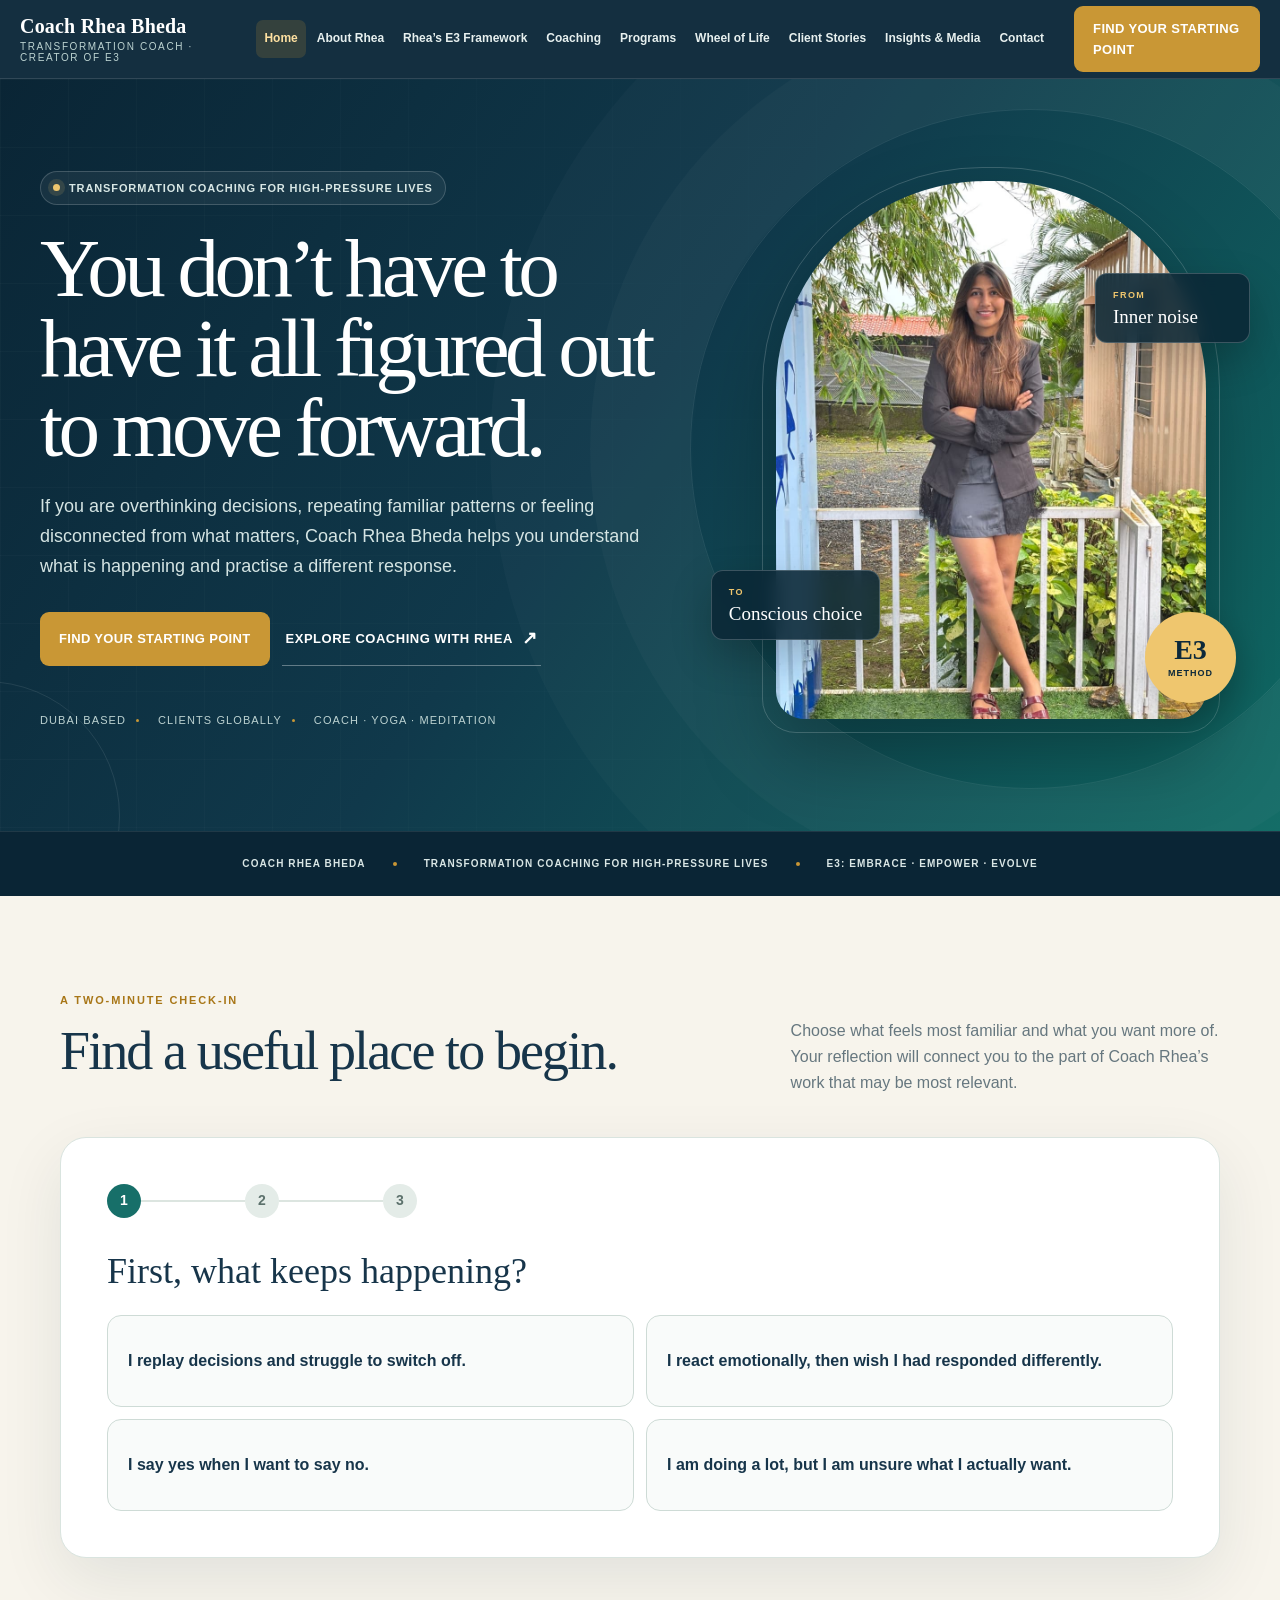
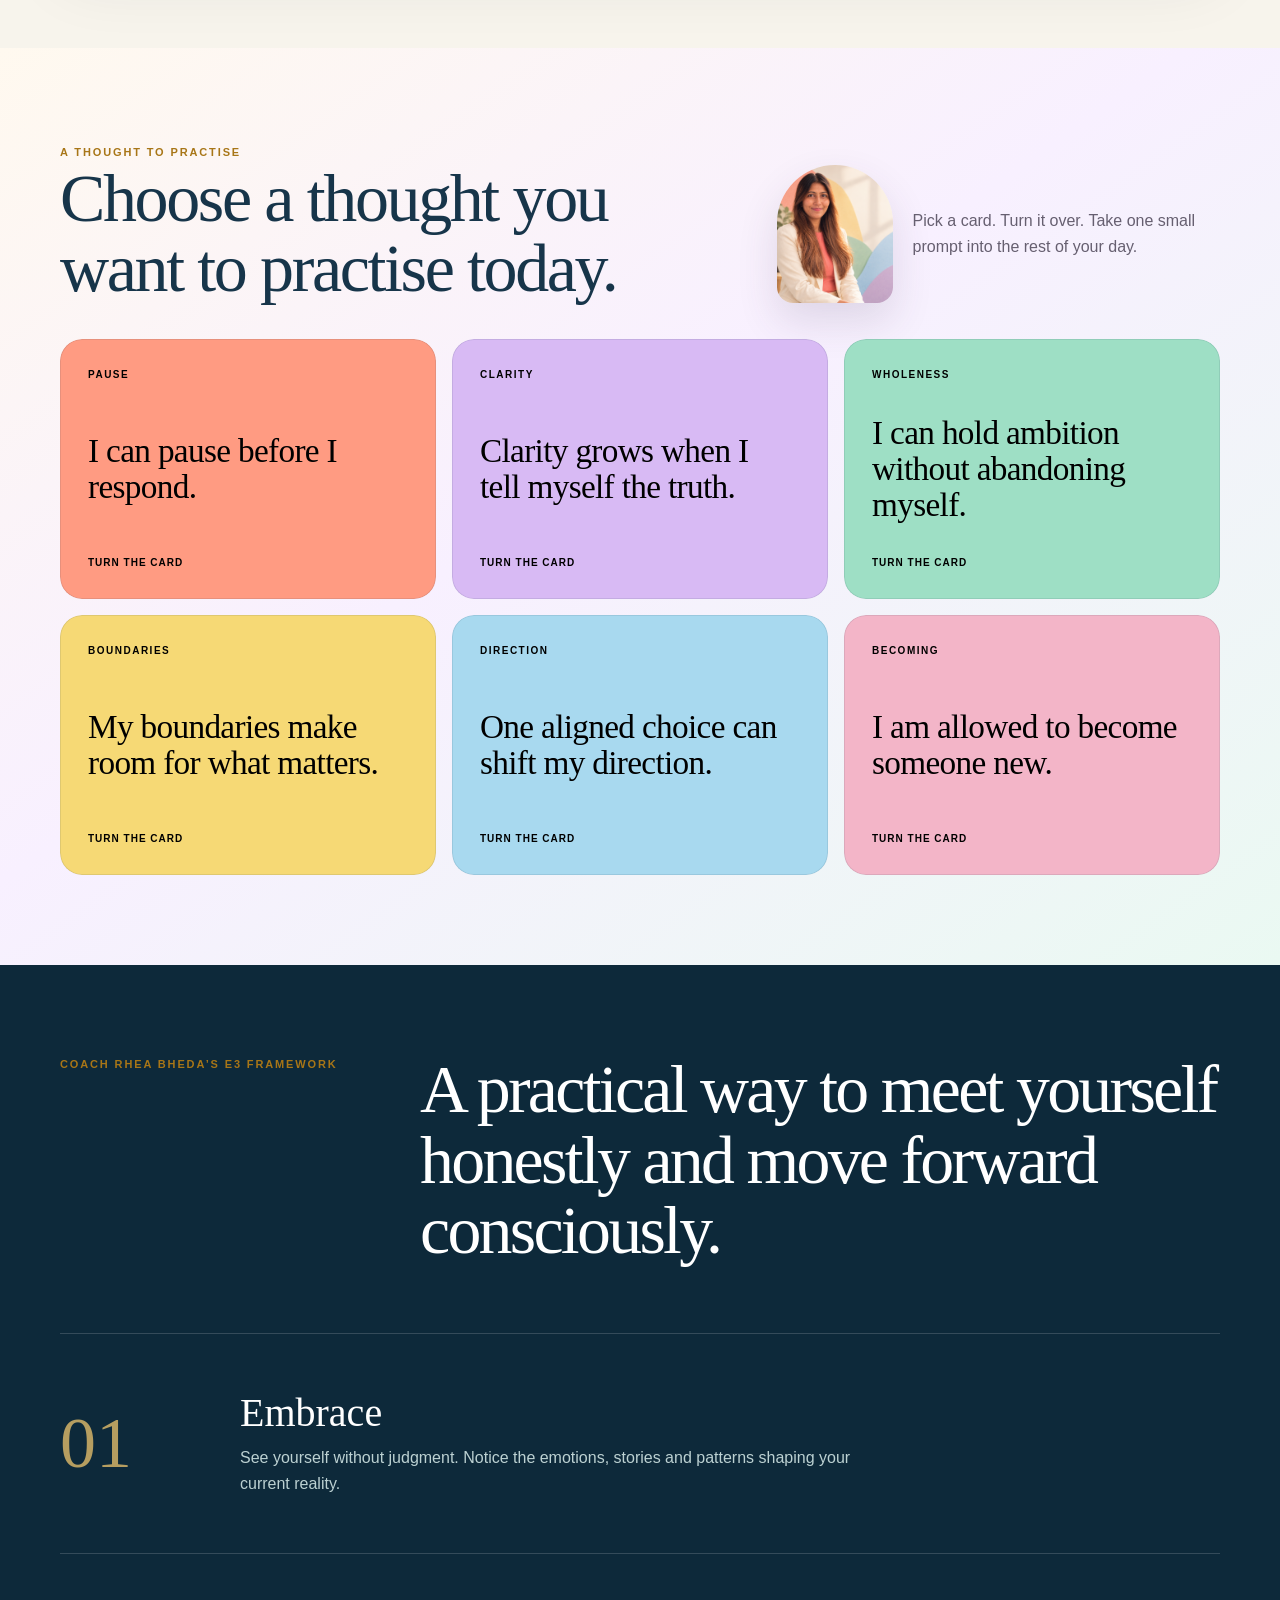
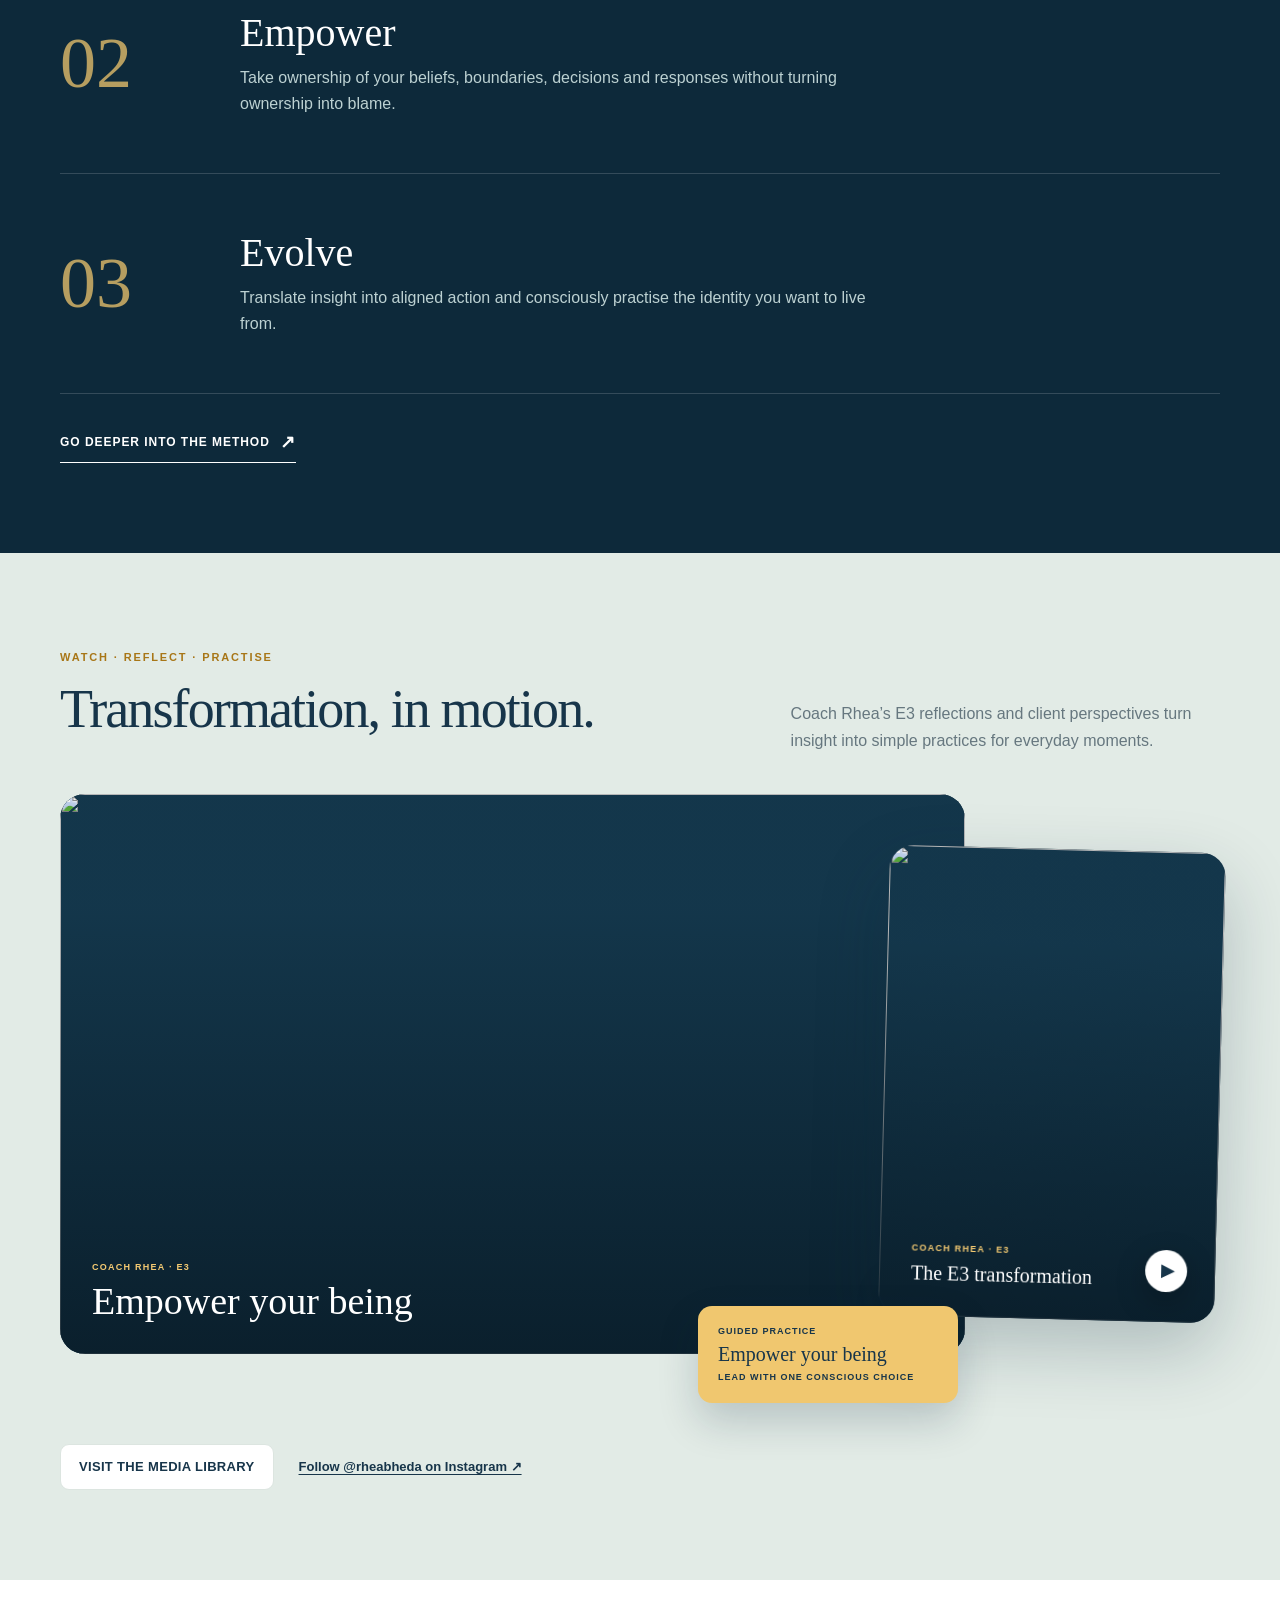
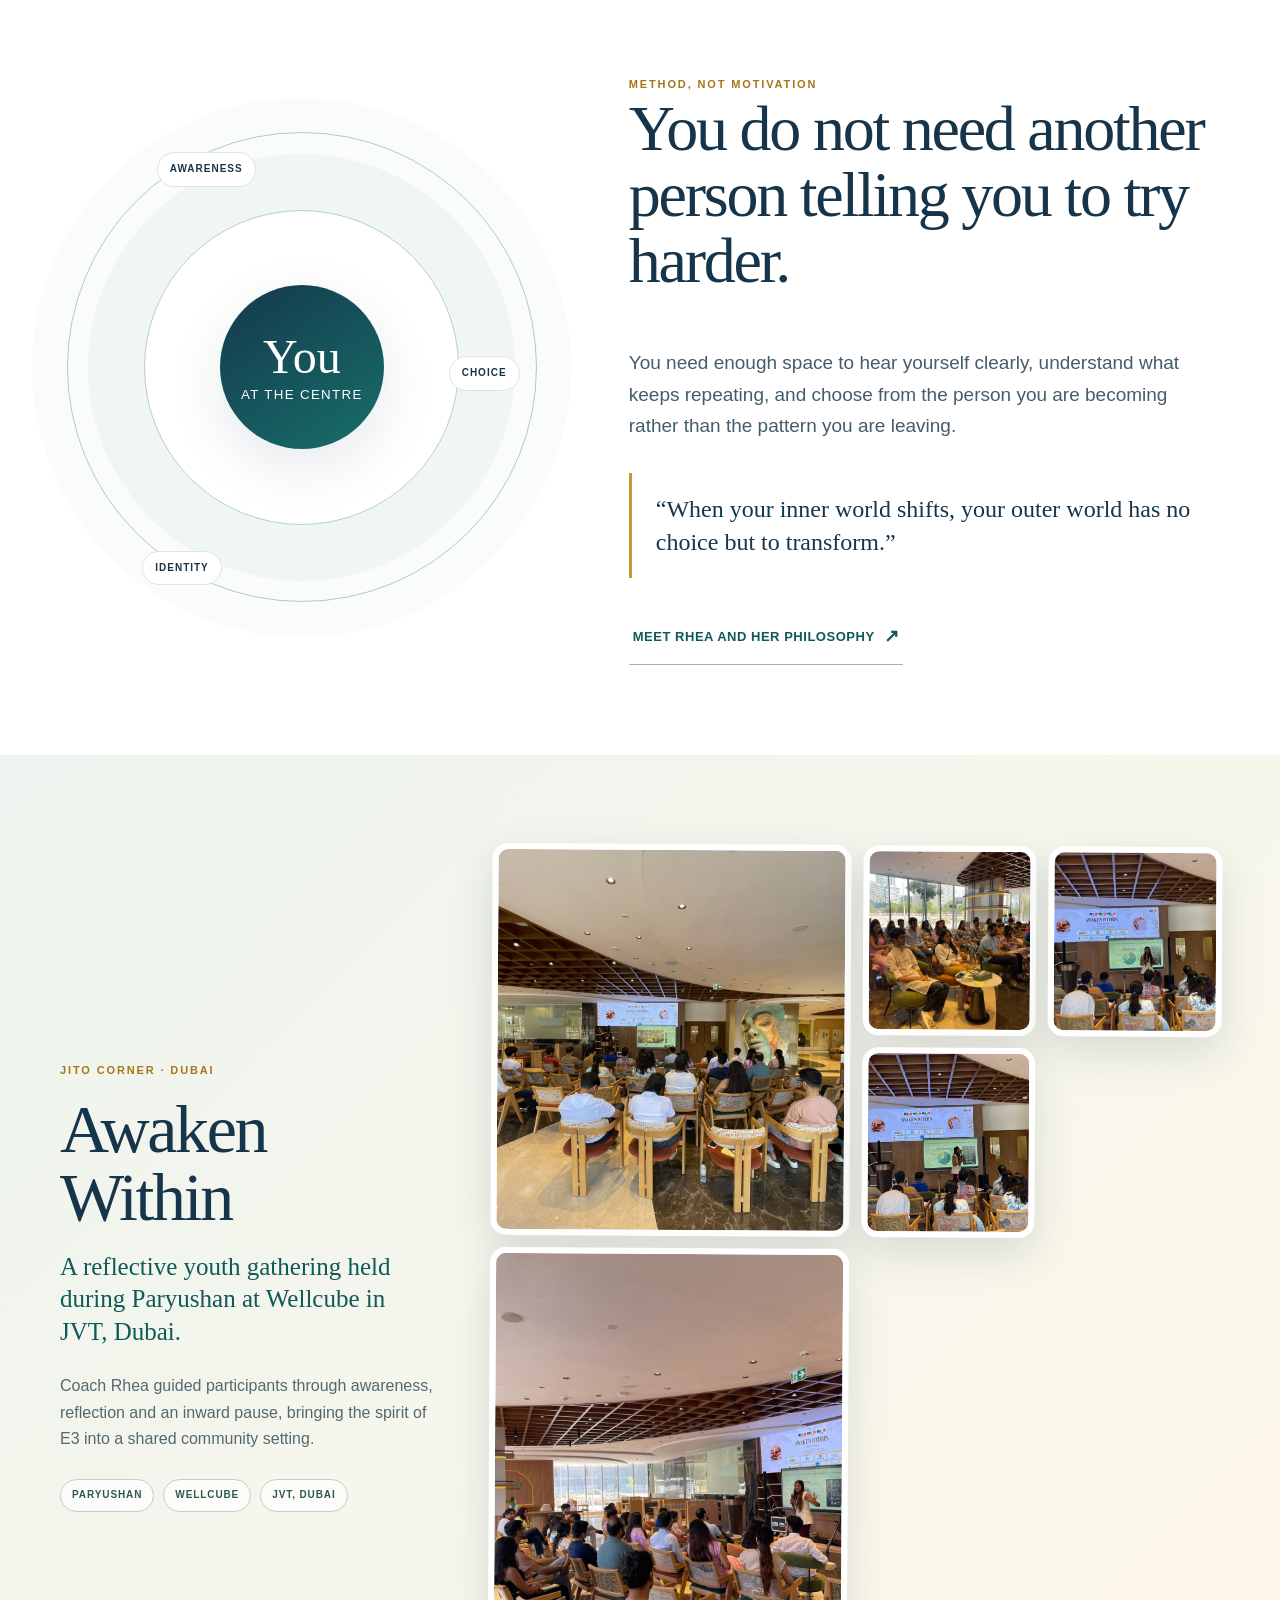
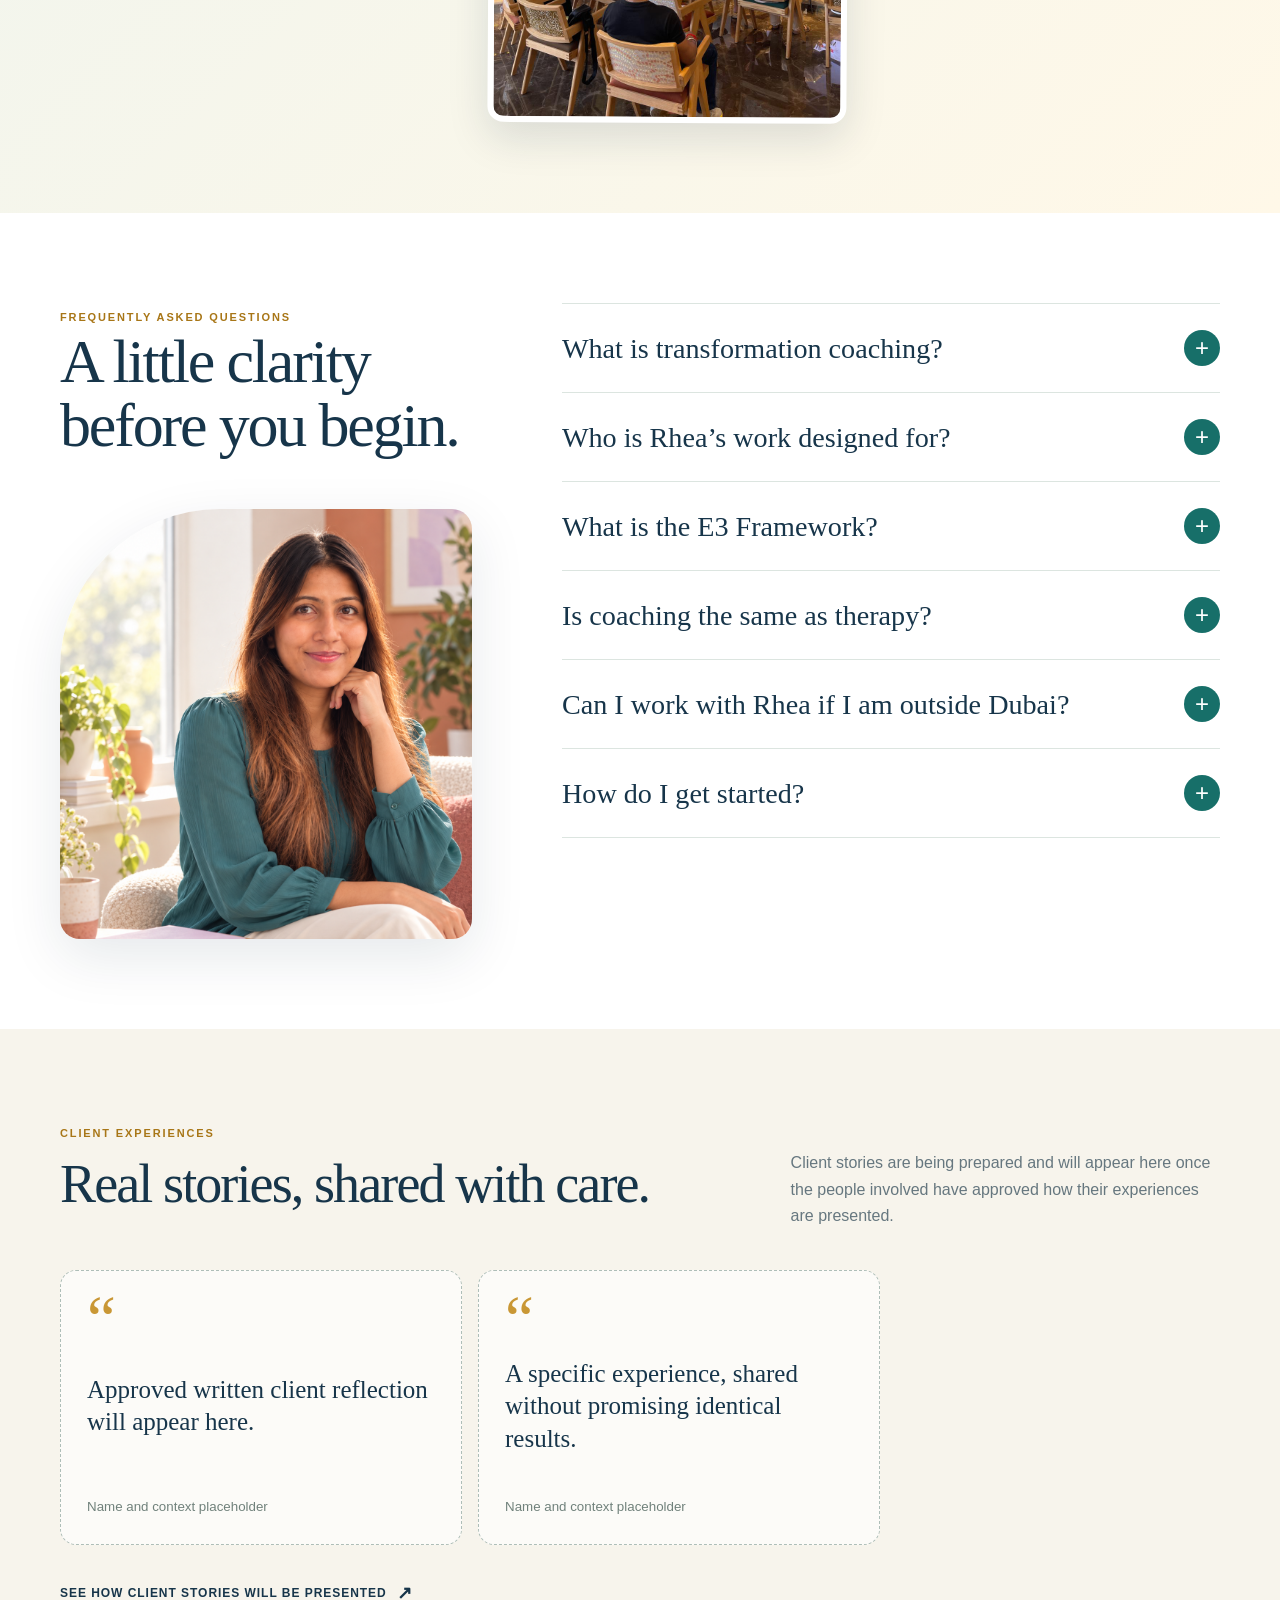
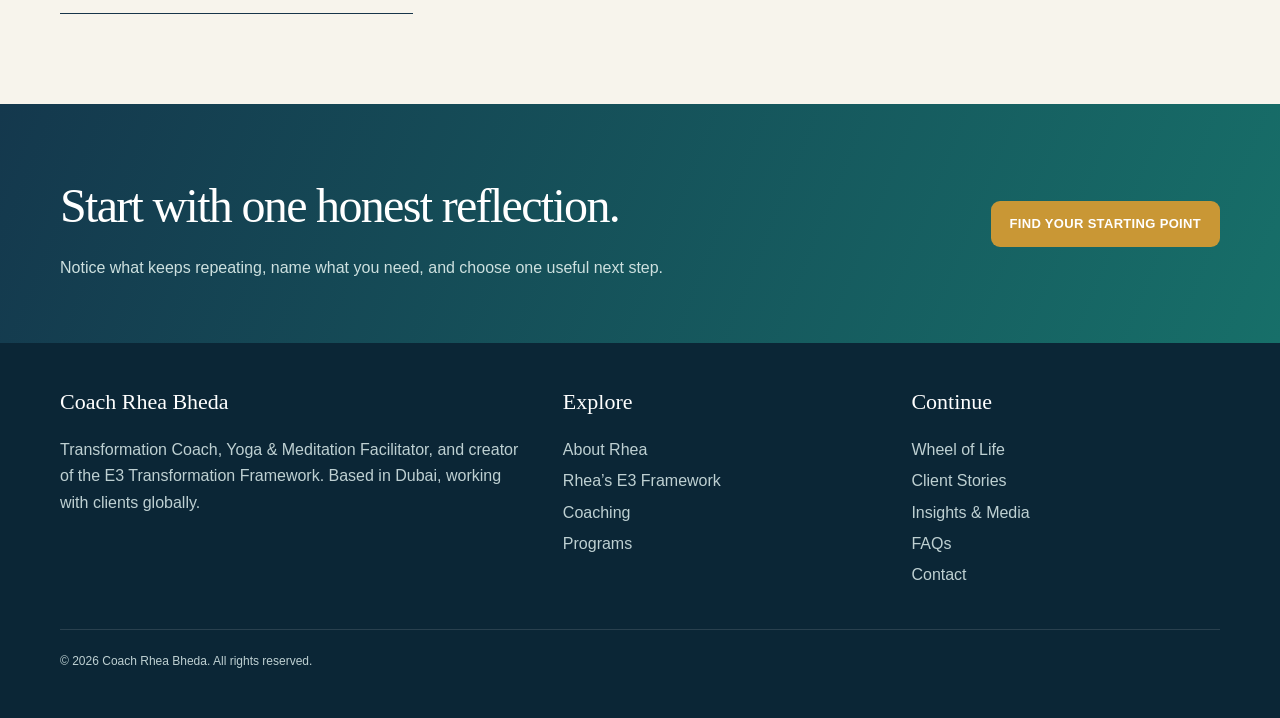
==== commit 64661021: "Update homepage transformation quote" ====
--- a/index.html
+++ b/index.html
@@ -182,7 +182,7 @@
           <span class="eyebrow">Method, not motivation</span>
           <h2>You do not need another person telling you to try harder.</h2>
           <p class="lead">You need enough space to hear yourself clearly, understand what keeps repeating, and choose from the person you are becoming rather than the pattern you are leaving.</p>
-          <blockquote>“When you change how you meet a moment, new choices become possible.”</blockquote>
+          <blockquote>“When your inner world shifts, your outer world has no choice but to transform.”</blockquote>
           <a class="text-link dark-link" href="about.html">Meet Rhea and her philosophy <span>↗</span></a>
         </div>
       </div>
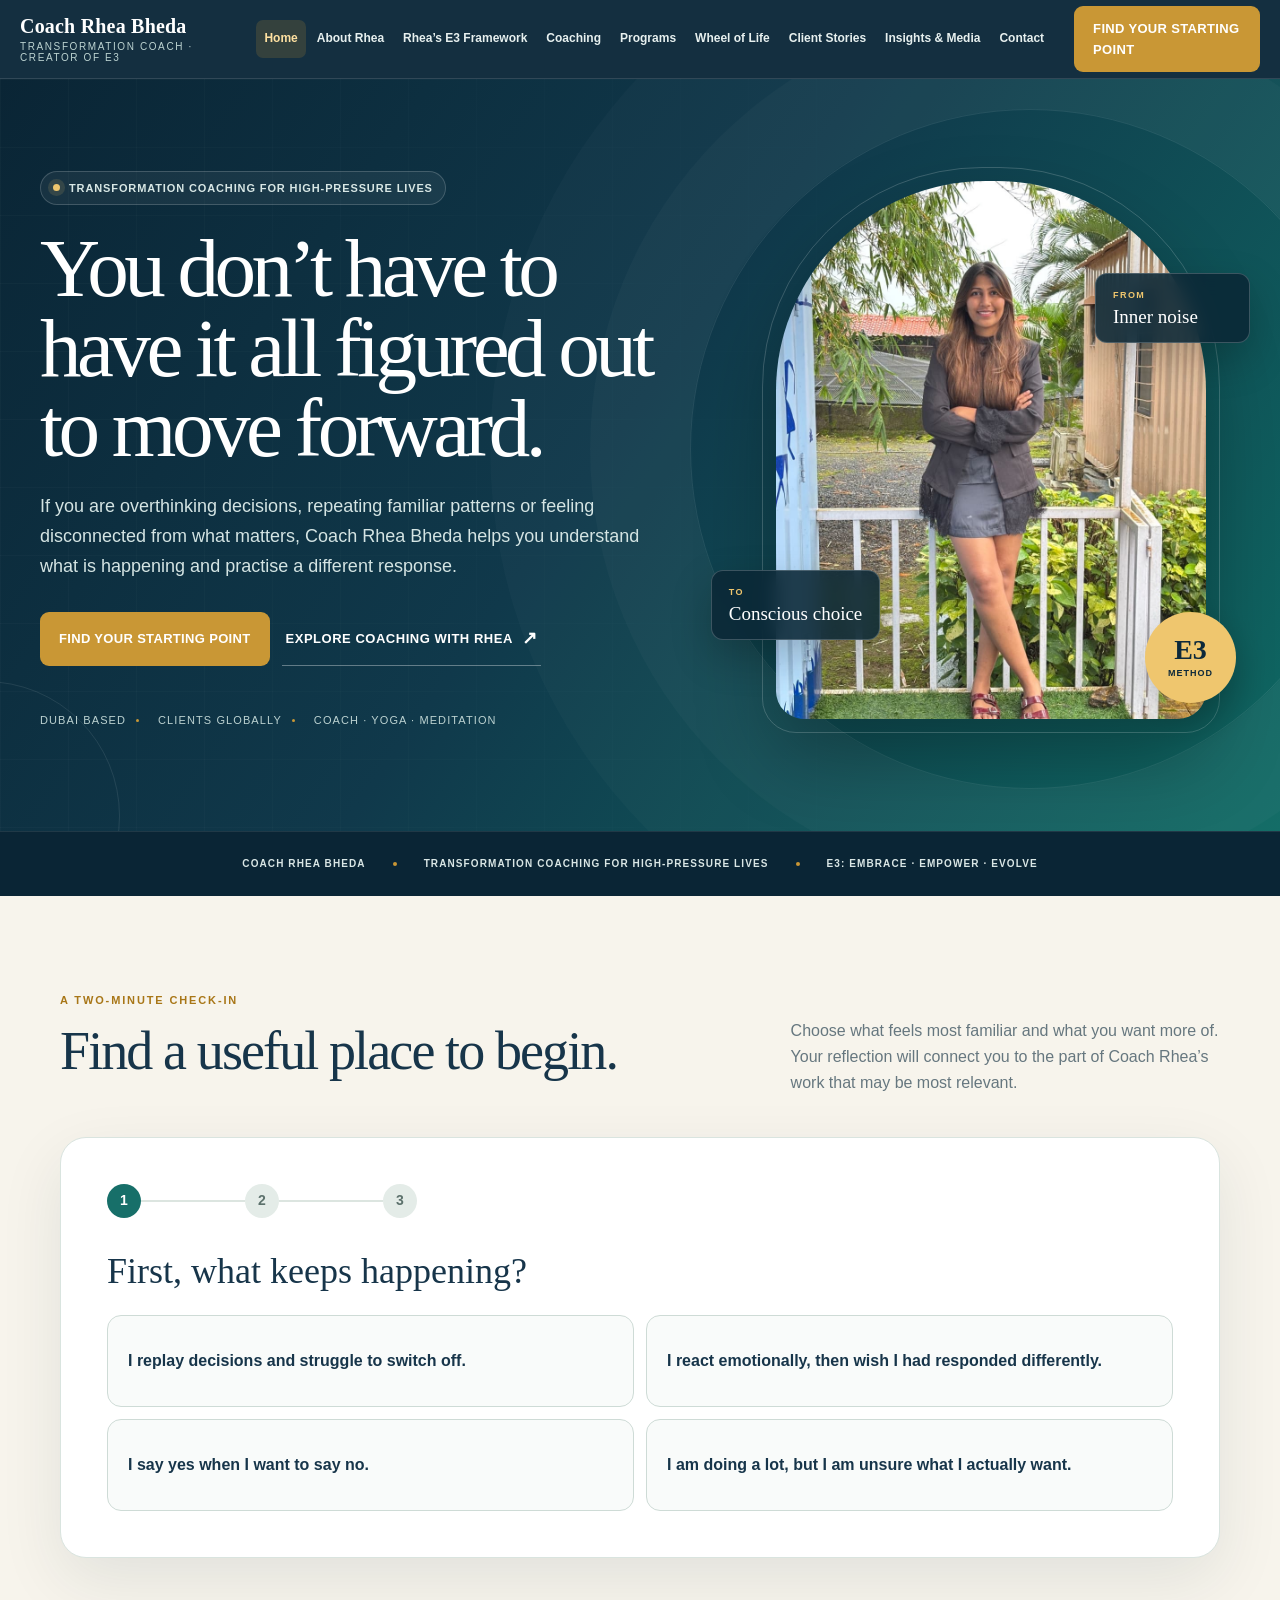
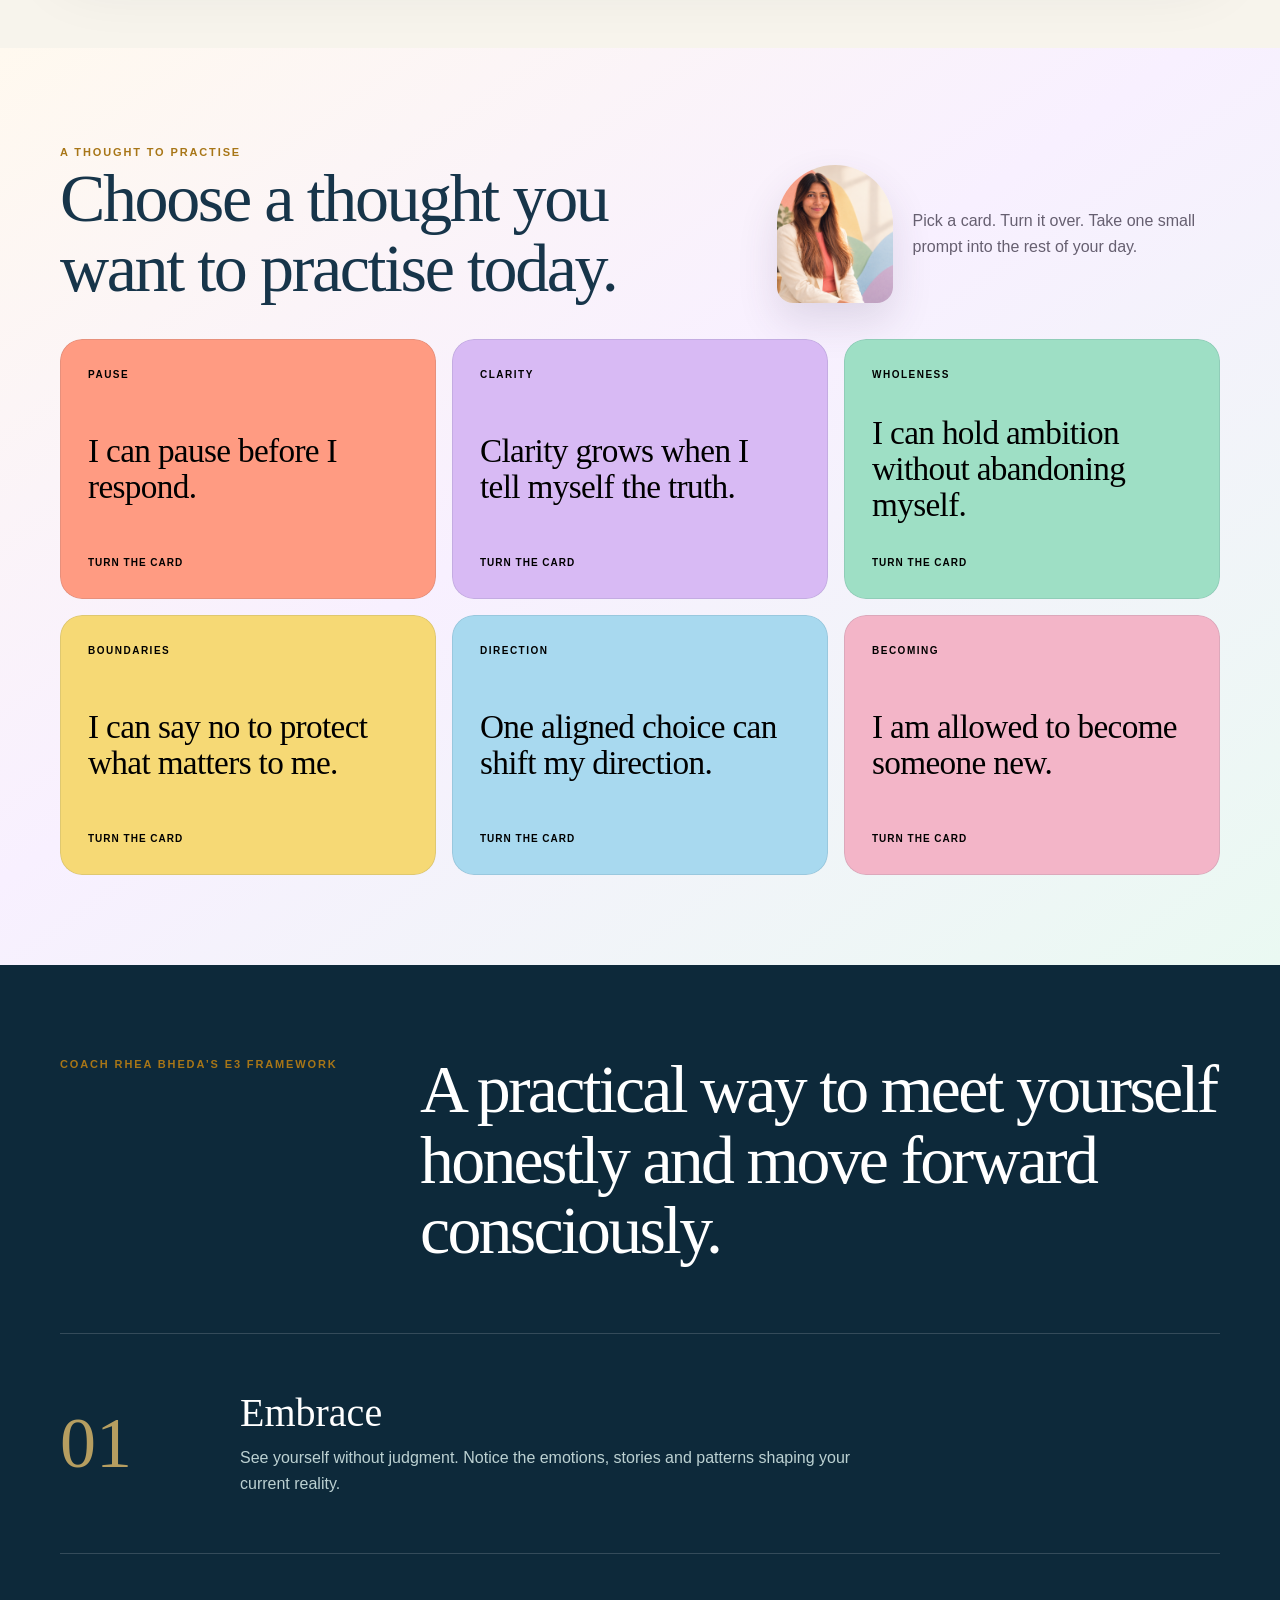
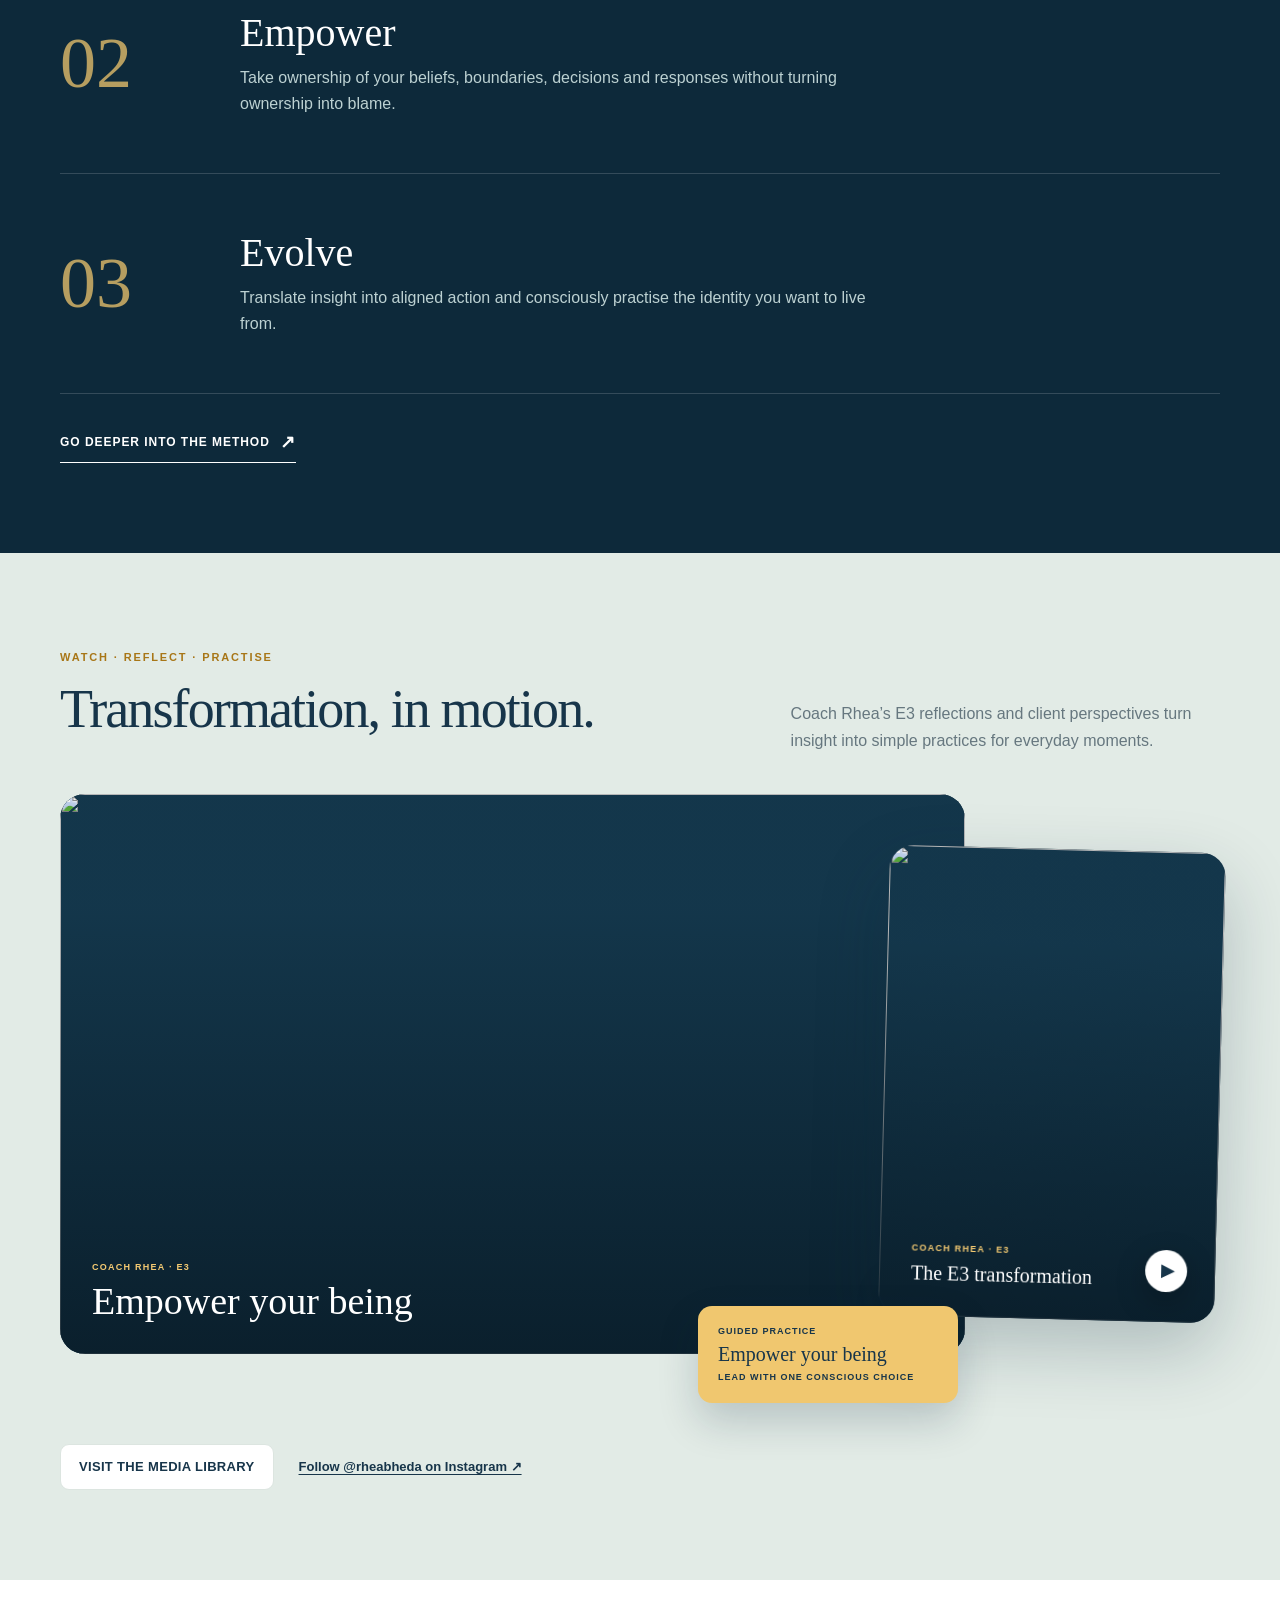
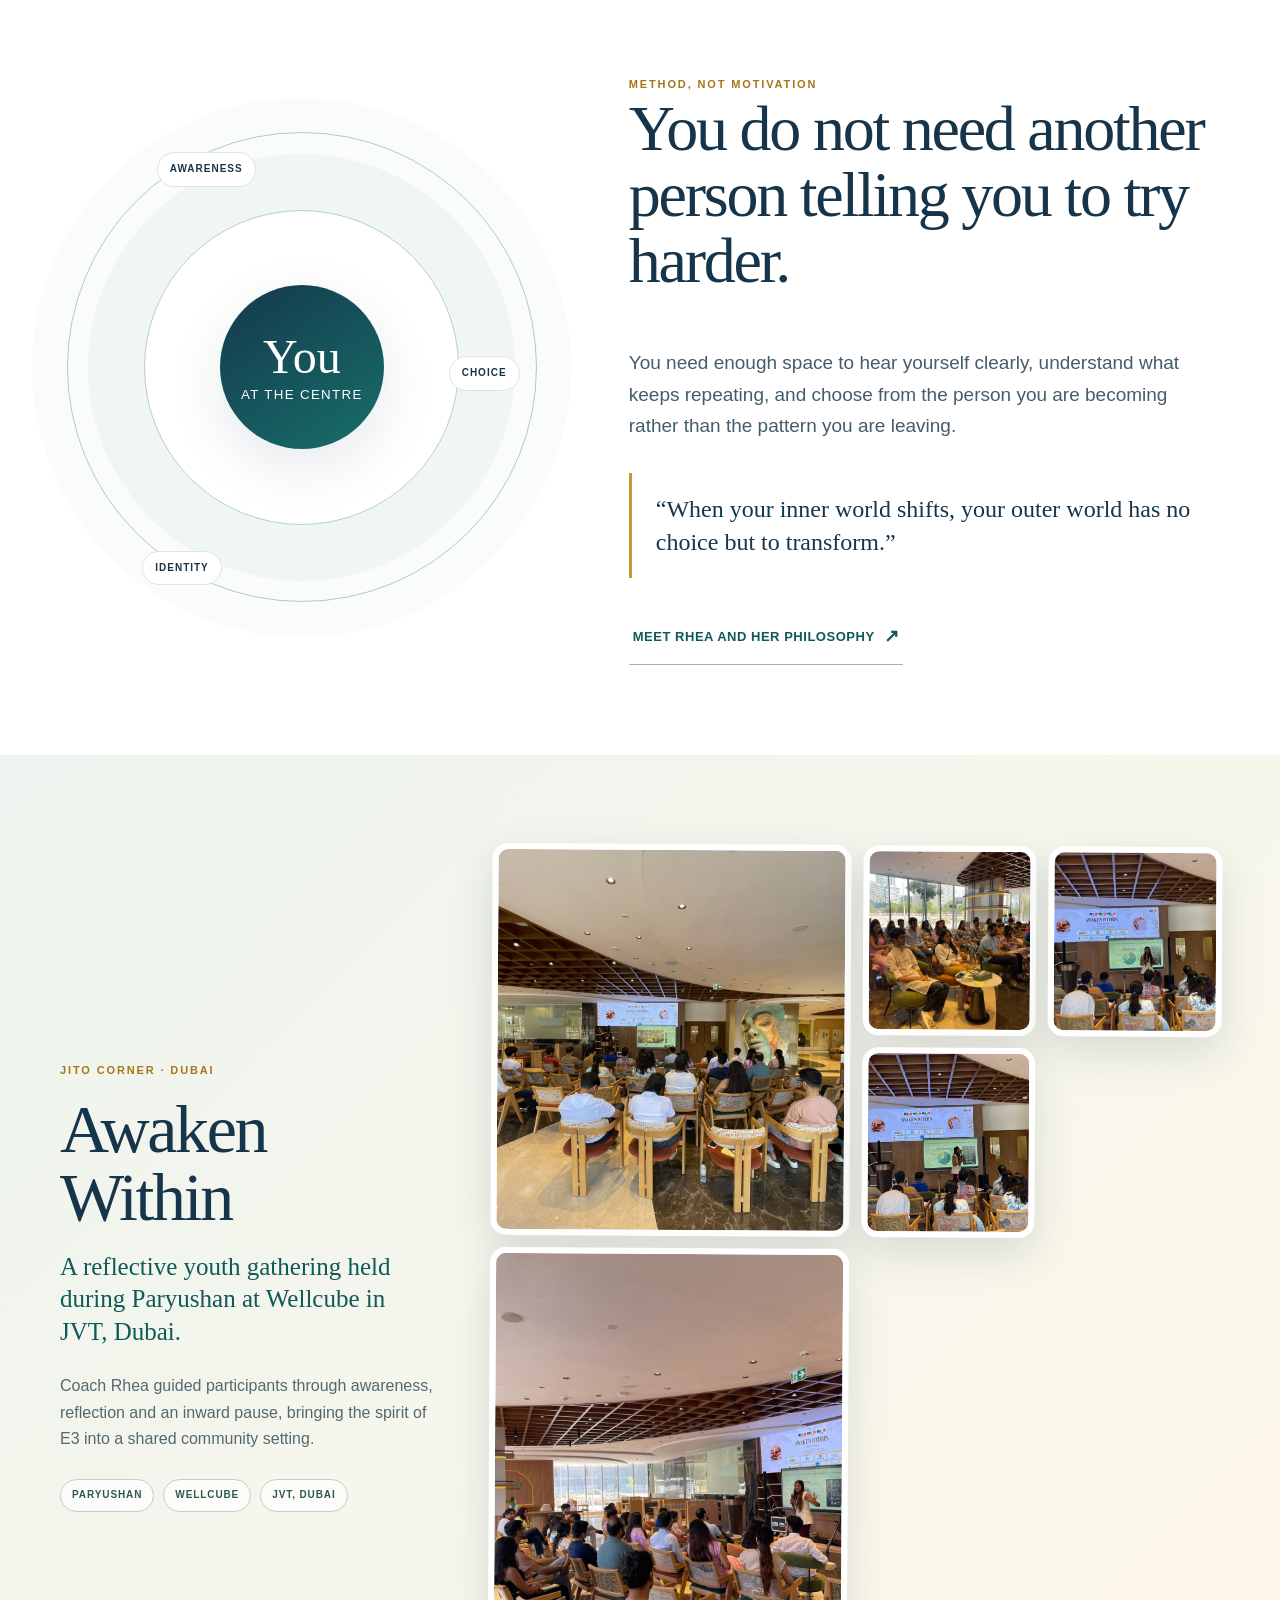
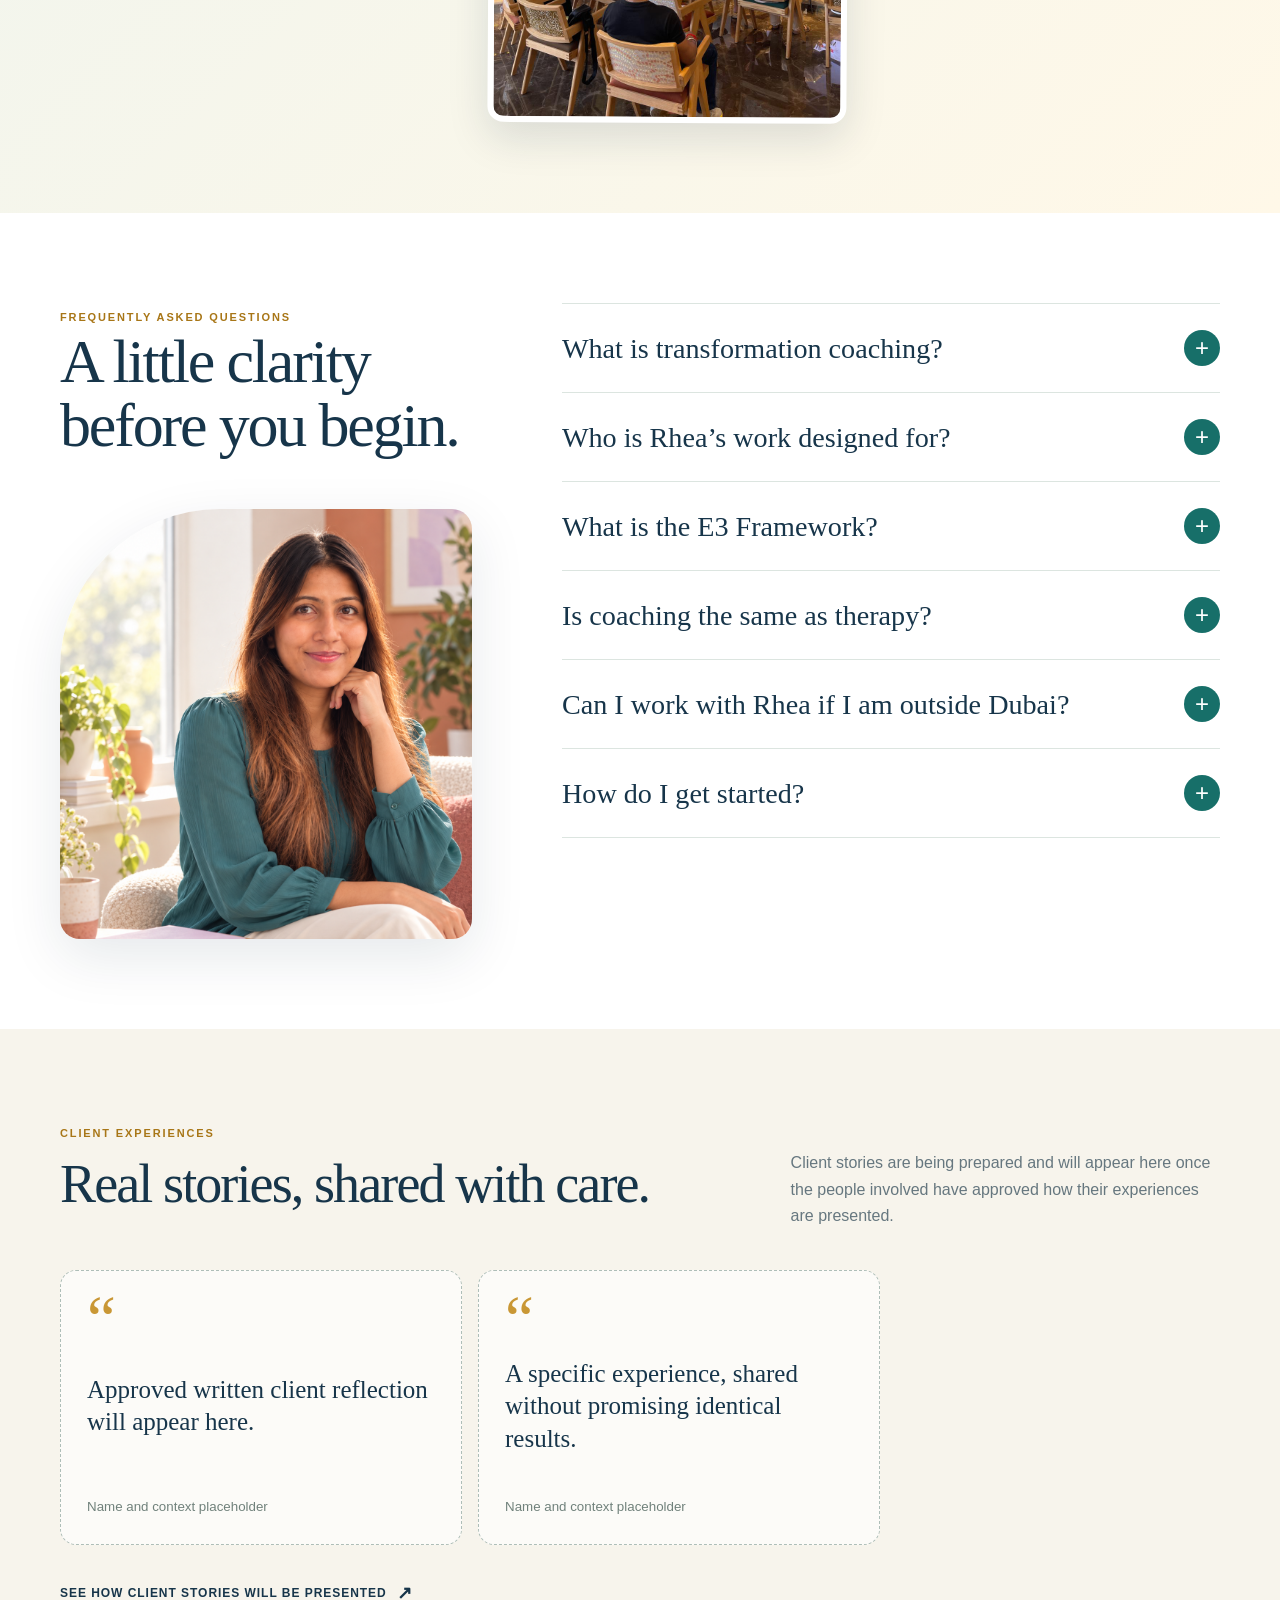
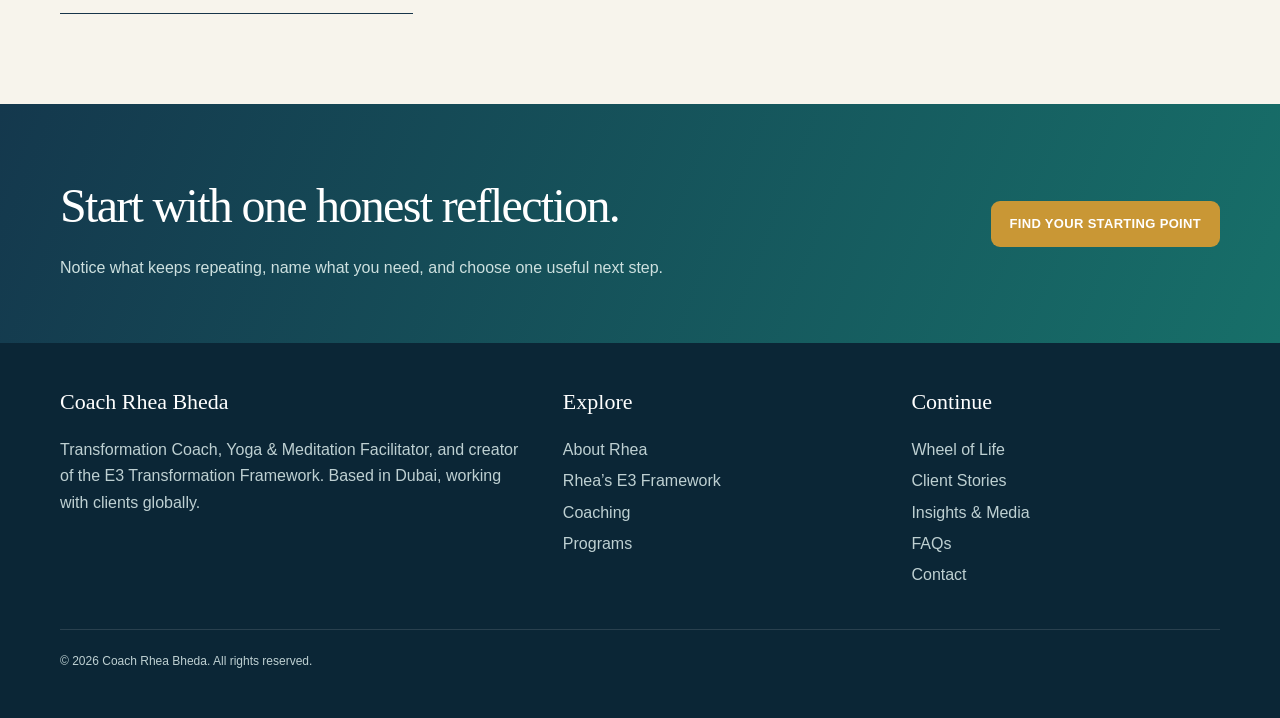
==== commit 379c9eb1: "Simplify boundaries card wording" ====
--- a/index.html
+++ b/index.html
@@ -108,7 +108,7 @@
           <button class="affirmation-card coral-card" type="button" aria-pressed="false"><span class="card-face card-front"><small>Pause</small><strong>I can pause before I respond.</strong><em>Turn the card</em></span><span class="card-face card-back"><small>Try this</small><strong>Take one breath. Ask: what response would I respect tomorrow?</strong><em>Turn back</em></span></button>
           <button class="affirmation-card lilac-card" type="button" aria-pressed="false"><span class="card-face card-front"><small>Clarity</small><strong>Clarity grows when I tell myself the truth.</strong><em>Turn the card</em></span><span class="card-face card-back"><small>Try this</small><strong>Name the truth you already know, without judging it.</strong><em>Turn back</em></span></button>
           <button class="affirmation-card mint-card" type="button" aria-pressed="false"><span class="card-face card-front"><small>Wholeness</small><strong>I can hold ambition without abandoning myself.</strong><em>Turn the card</em></span><span class="card-face card-back"><small>Try this</small><strong>Choose one goal and one need that both deserve space today.</strong><em>Turn back</em></span></button>
-          <button class="affirmation-card yellow-card" type="button" aria-pressed="false"><span class="card-face card-front"><small>Boundaries</small><strong>My boundaries make room for what matters.</strong><em>Turn the card</em></span><span class="card-face card-back"><small>Try this</small><strong>What clear, kind no would protect a meaningful yes?</strong><em>Turn back</em></span></button>
+          <button class="affirmation-card yellow-card" type="button" aria-pressed="false"><span class="card-face card-front"><small>Boundaries</small><strong>I can say no to protect what matters to me.</strong><em>Turn the card</em></span><span class="card-face card-back"><small>Try this</small><strong>What can I say no to, so I have time for what matters?</strong><em>Turn back</em></span></button>
           <button class="affirmation-card sky-card" type="button" aria-pressed="false"><span class="card-face card-front"><small>Direction</small><strong>One aligned choice can shift my direction.</strong><em>Turn the card</em></span><span class="card-face card-back"><small>Try this</small><strong>Make the next right choice small enough to begin now.</strong><em>Turn back</em></span></button>
           <button class="affirmation-card rose-card" type="button" aria-pressed="false"><span class="card-face card-front"><small>Becoming</small><strong>I am allowed to become someone new.</strong><em>Turn the card</em></span><span class="card-face card-back"><small>Try this</small><strong>Act for five minutes as the person you are practising becoming.</strong><em>Turn back</em></span></button>
         </div>
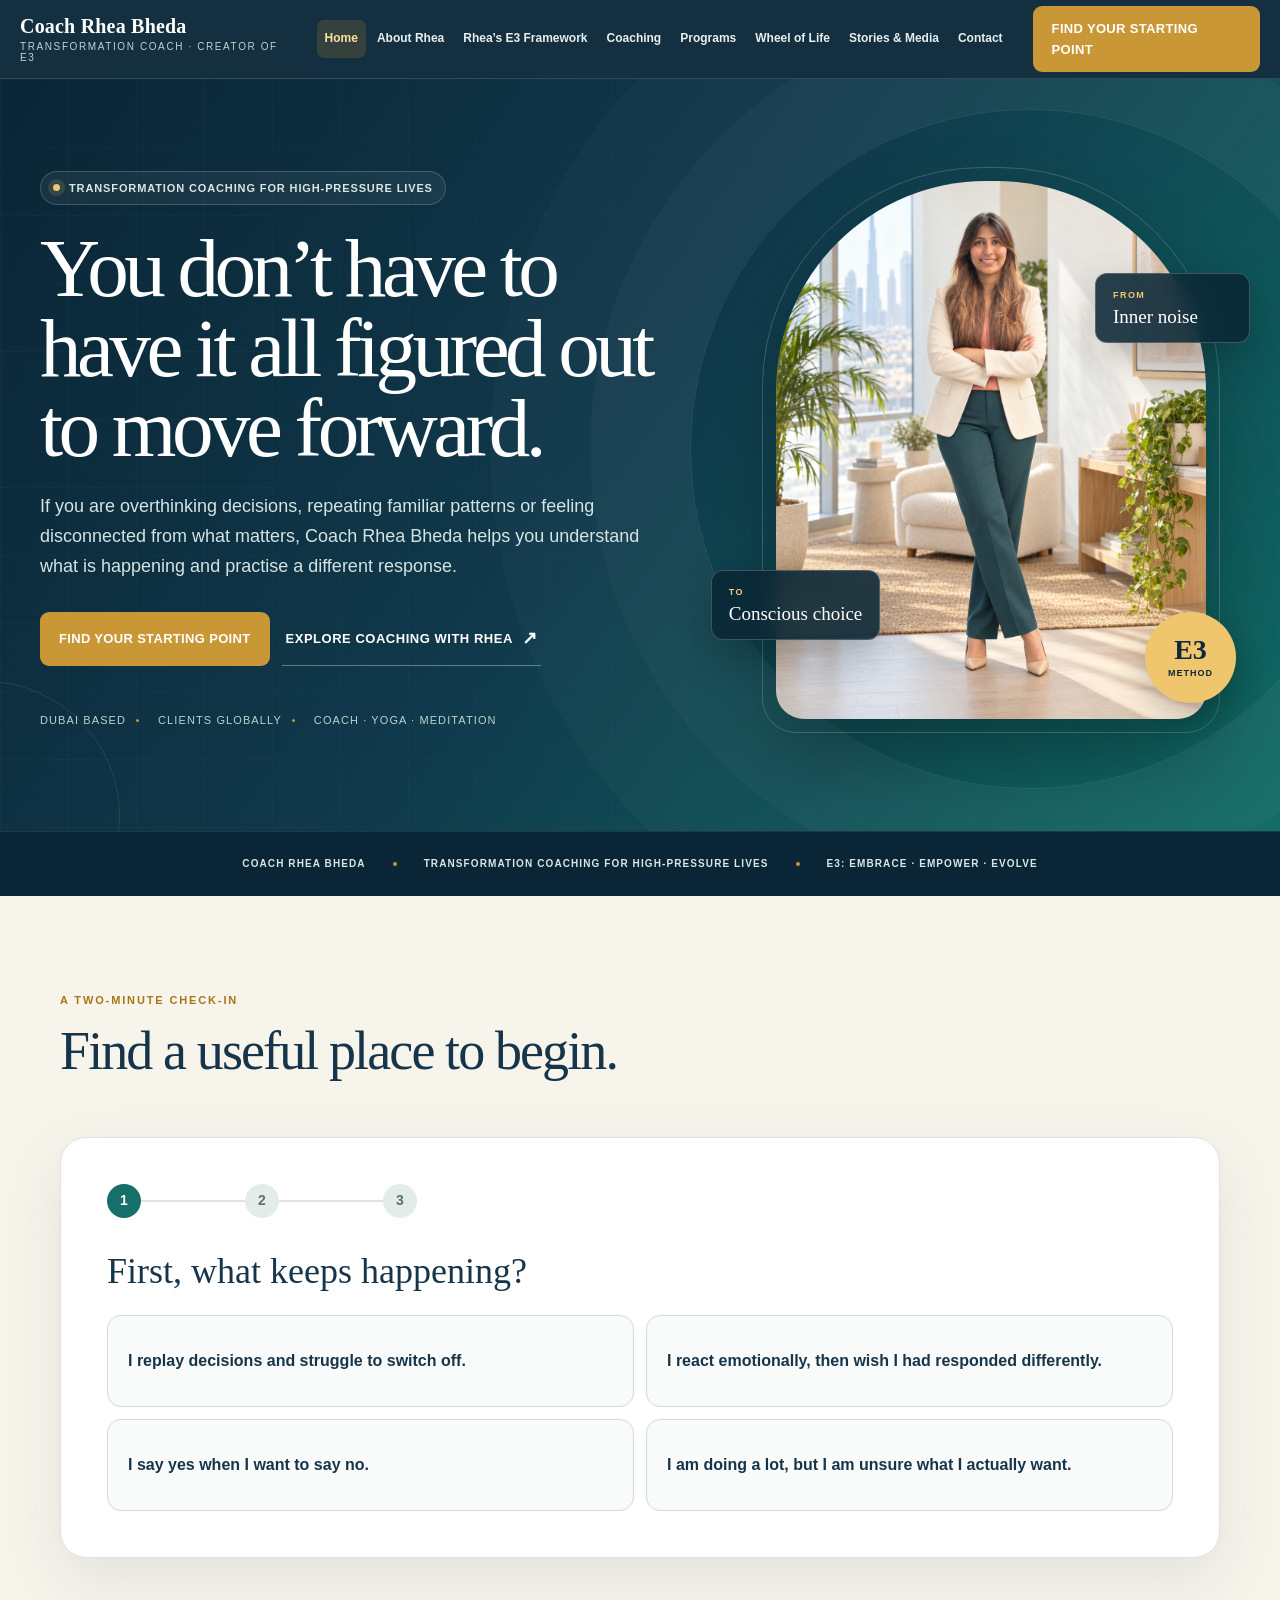
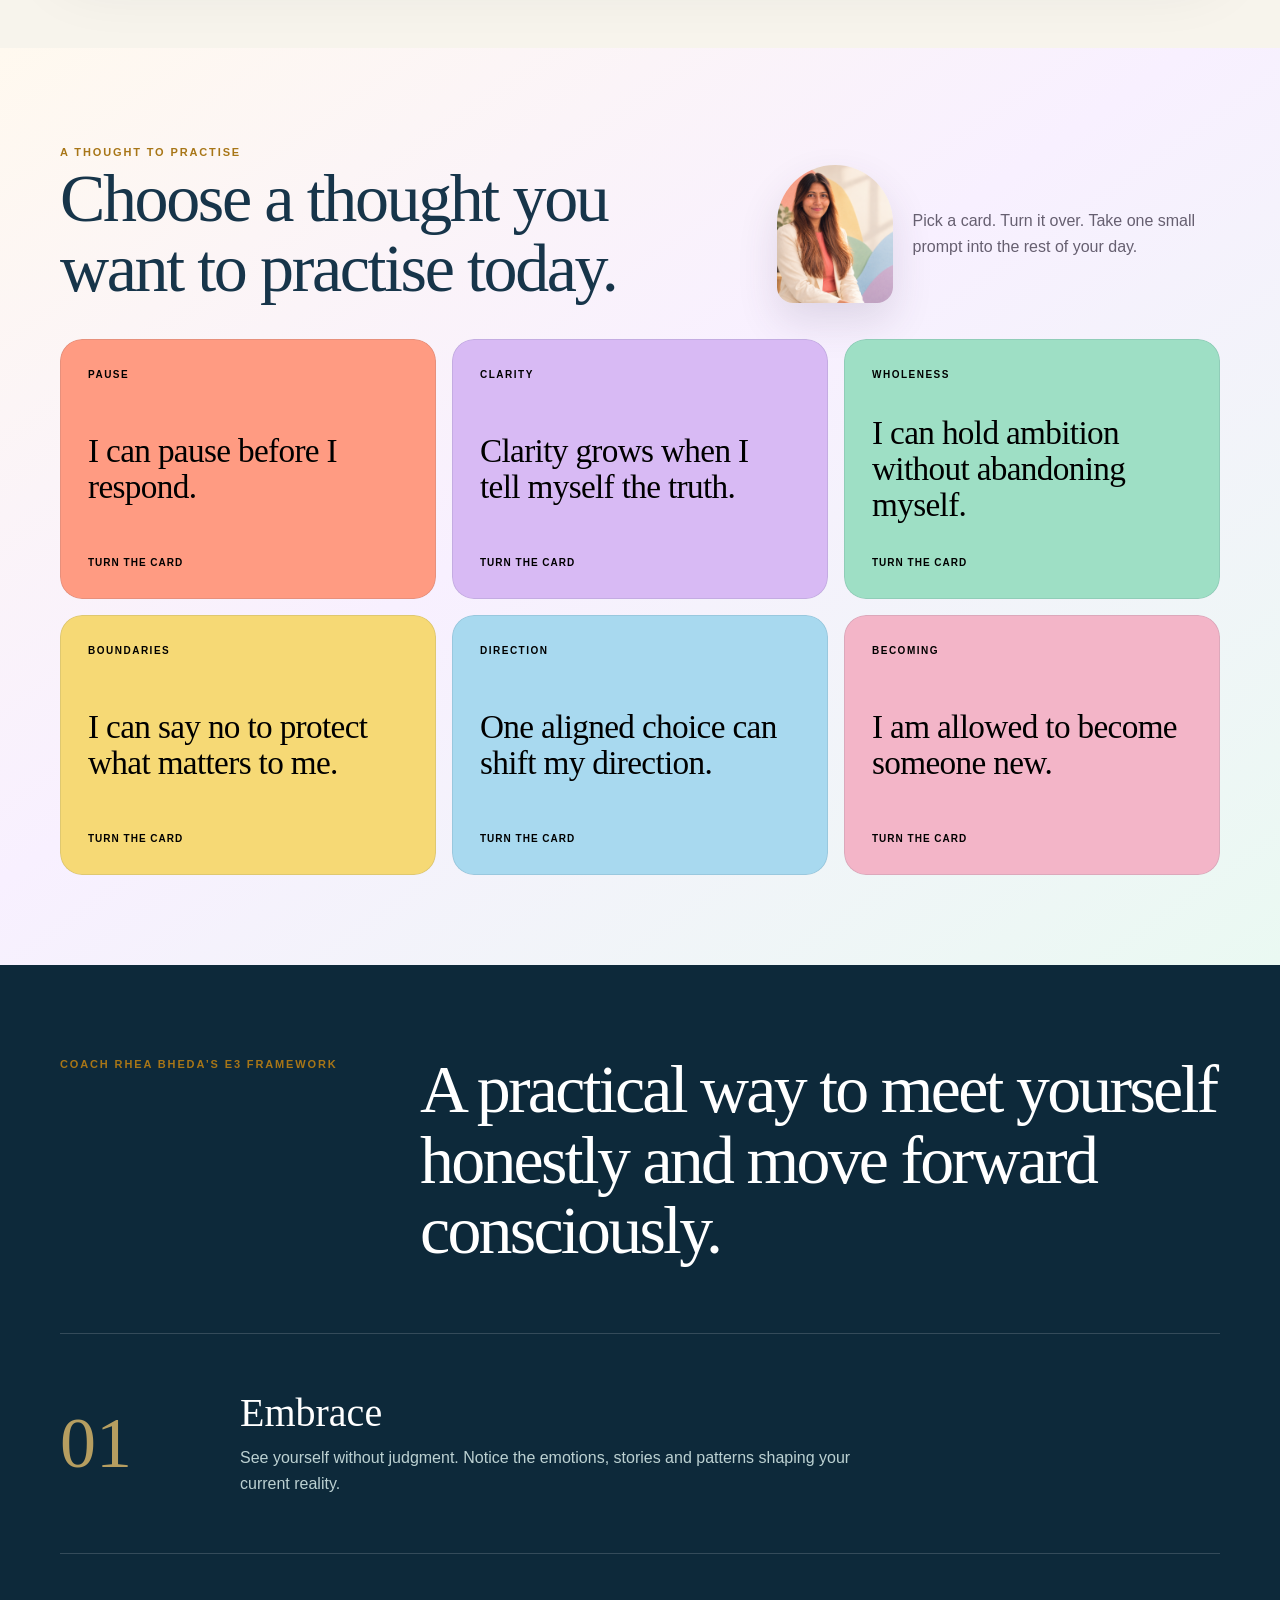
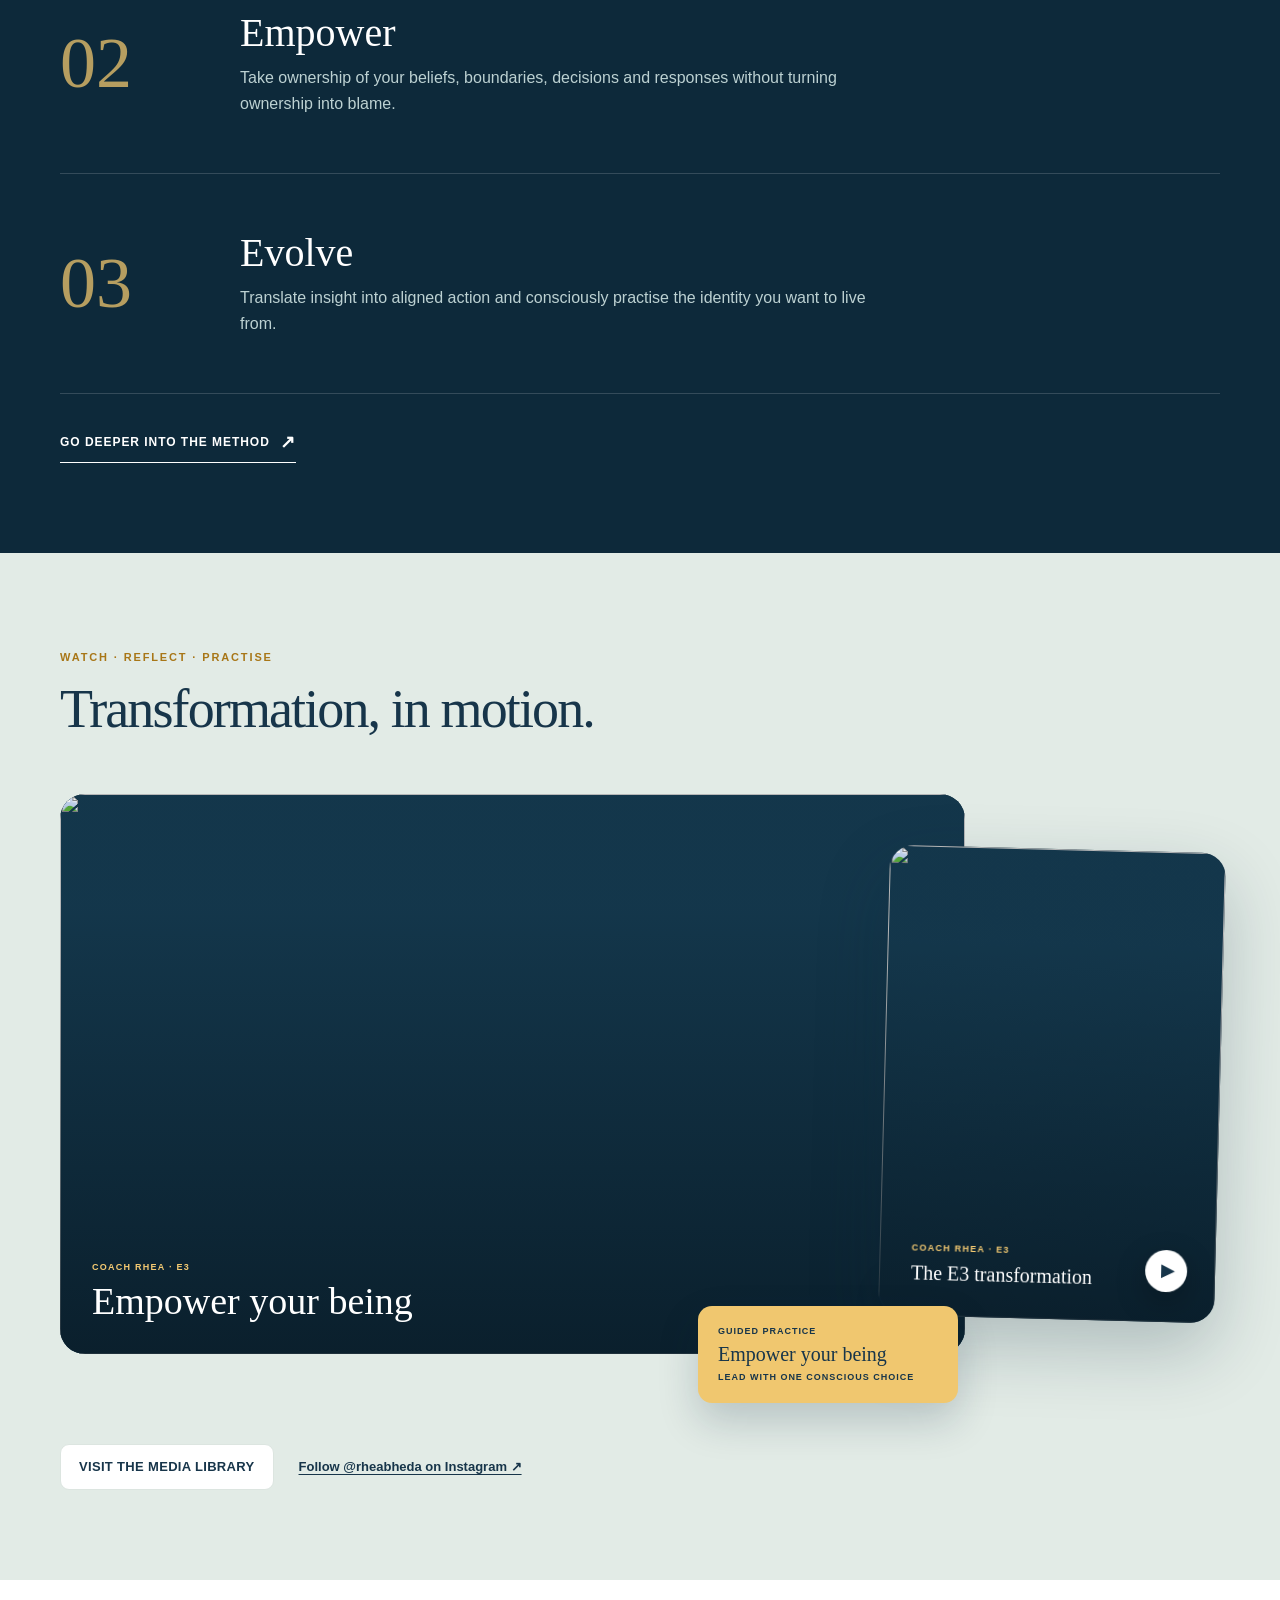
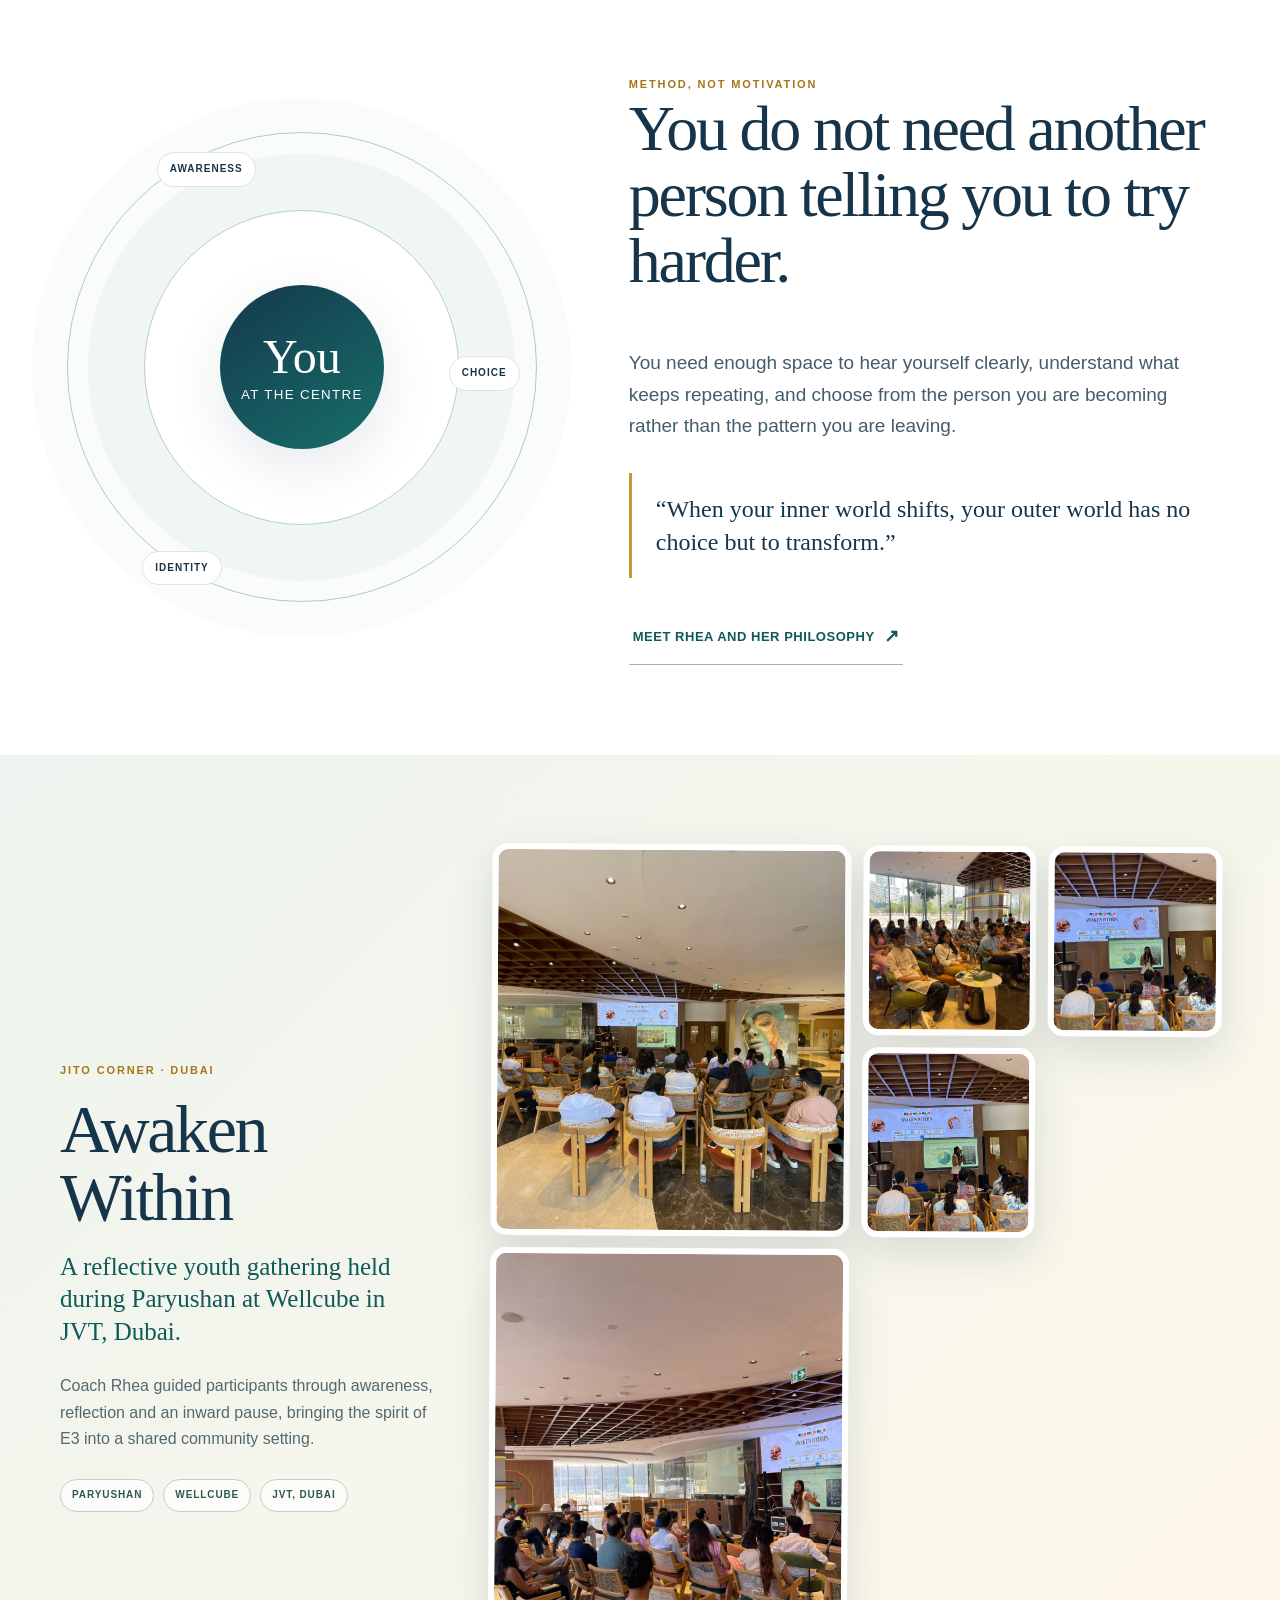
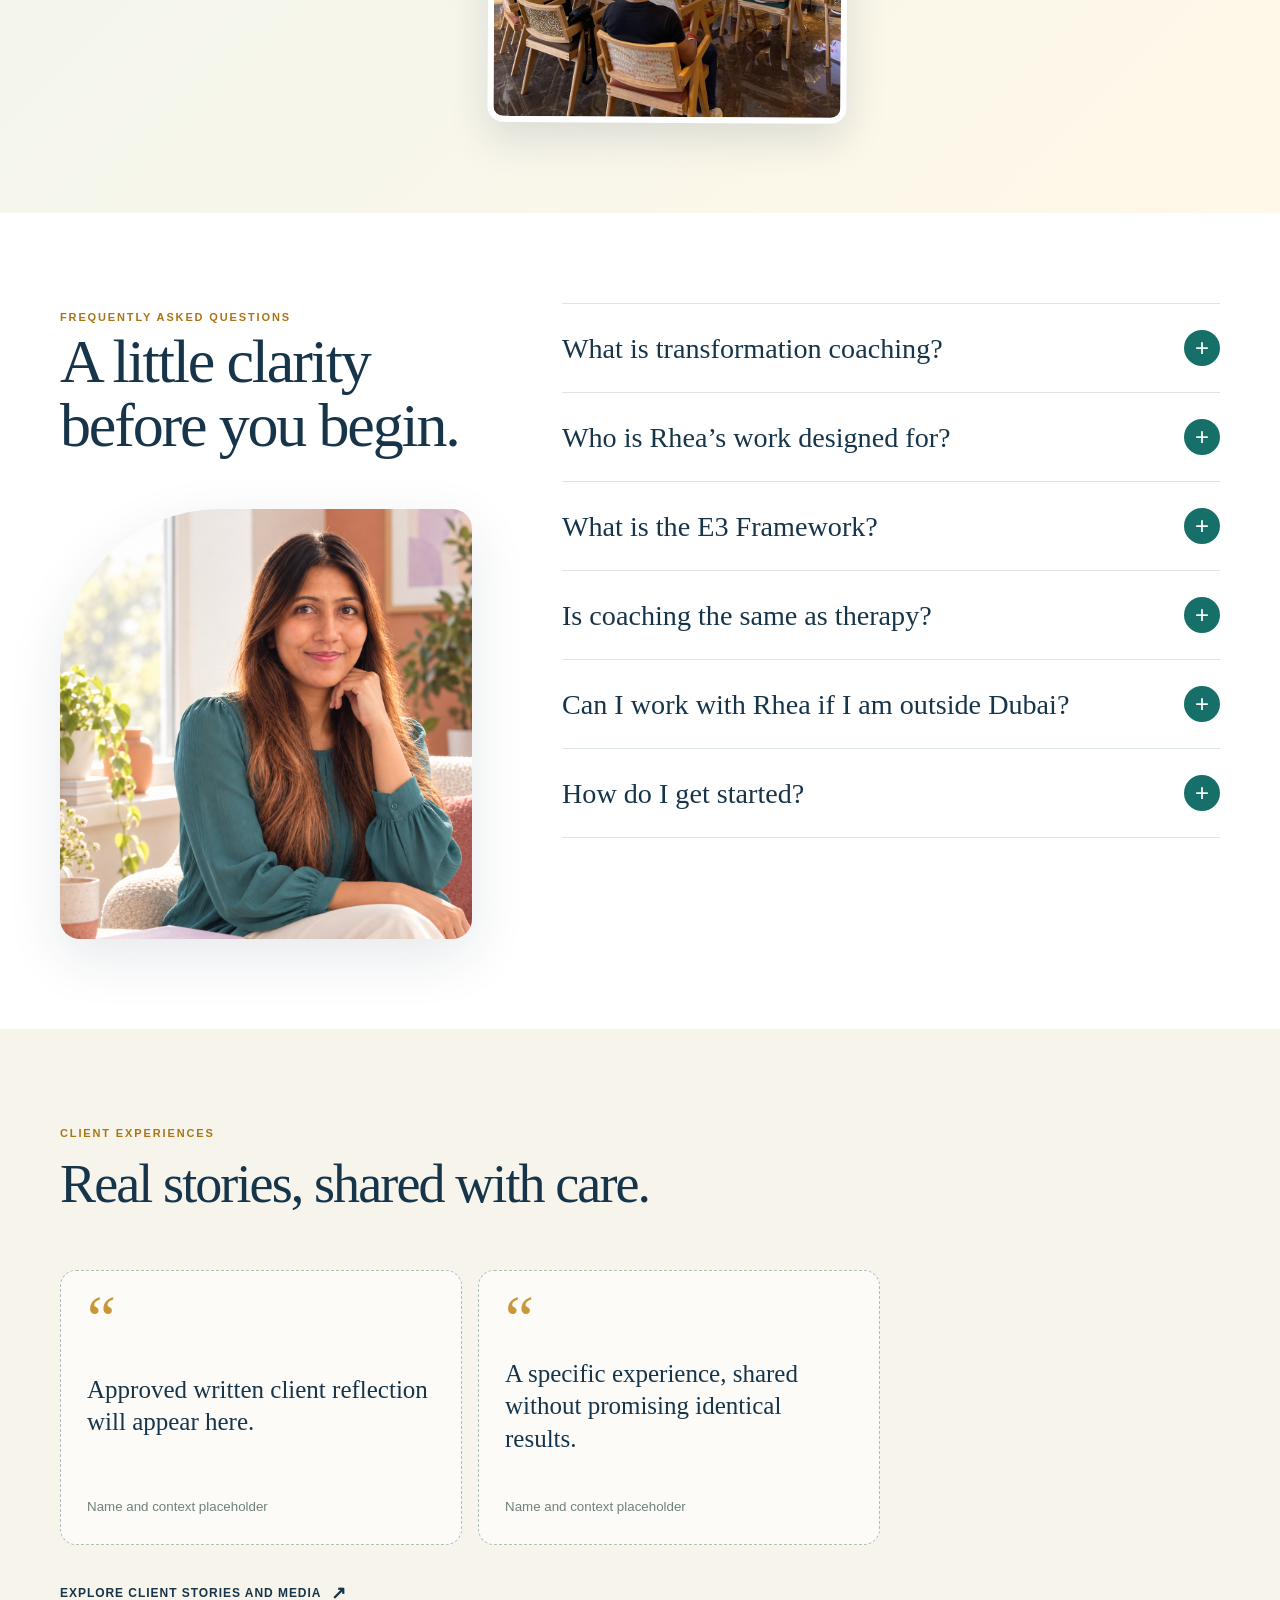
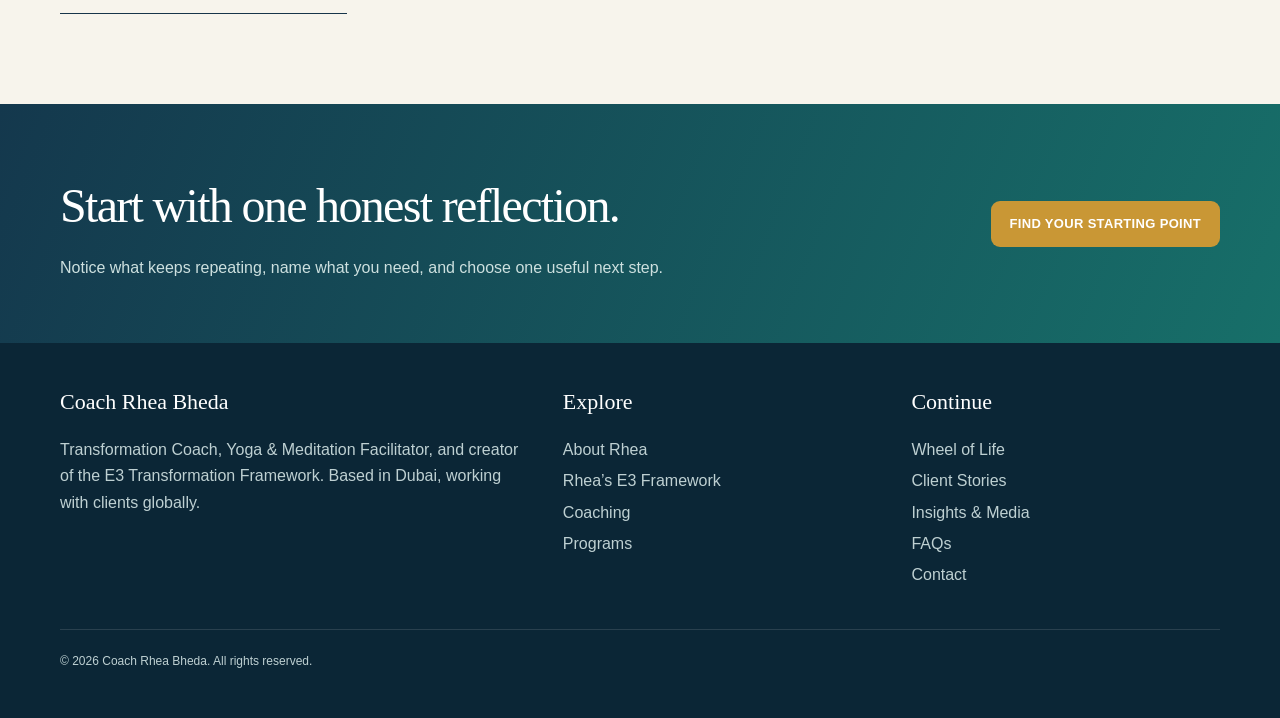
==== commit ecfdae2c: "Merge client stories into media library" ====
--- a/index.html
+++ b/index.html
@@ -30,7 +30,7 @@
         </div>
         <div class="identity-stage">
           <div class="identity-photo">
-            <img src="assets/rhea-portrait-1.jpeg" alt="Coach Rhea Bheda">
+            <img src="assets/rhea-portrait-professional-v2.png" alt="Coach Rhea Bheda in a bright professional coaching studio">
           </div>
           <div class="floating-note note-top"><small>FROM</small><strong>Inner noise</strong></div>
           <div class="floating-note note-bottom"><small>TO</small><strong>Conscious choice</strong></div>
@@ -56,7 +56,6 @@
             <span class="eyebrow">A two-minute check-in</span>
             <h2>Find a useful place to begin.</h2>
           </div>
-          <p>Choose what feels most familiar and what you want more of. Your reflection will connect you to the part of Coach Rhea’s work that may be most relevant.</p>
         </div>
         <div class="checkin-shell" data-checkin>
           <div class="checkin-progress" aria-label="Check-in progress"><span class="is-active">1</span><i></i><span>2</span><i></i><span>3</span></div>
@@ -143,7 +142,6 @@
       <div class="section-inner">
         <div class="section-head media-heading">
           <div><span class="eyebrow">Watch · reflect · practise</span><h2>Transformation, in motion.</h2></div>
-          <p>Coach Rhea’s E3 reflections and client perspectives turn insight into simple practices for everyday moments.</p>
         </div>
         <div class="pip-stage">
           <div class="feature-video-placeholder media-embed-shell">
@@ -229,7 +227,6 @@
       <div class="section-inner">
         <div class="section-head split-head">
           <div><span class="eyebrow">Client experiences</span><h2>Real stories, shared with care.</h2></div>
-          <p>Client stories are being prepared and will appear here once the people involved have approved how their experiences are presented.</p>
         </div>
         <div class="testimonial-preview-grid two-up">
           <article class="testimonial-placeholder">
@@ -243,7 +240,7 @@
             <small>Name and context placeholder</small>
           </article>
         </div>
-        <a class="inline-cta" href="testimonials.html">See how client stories will be presented <span>↗</span></a>
+        <a class="inline-cta" href="insights.html#client-stories">Explore client stories and media <span>↗</span></a>
       </div>
     </section>
   </main>
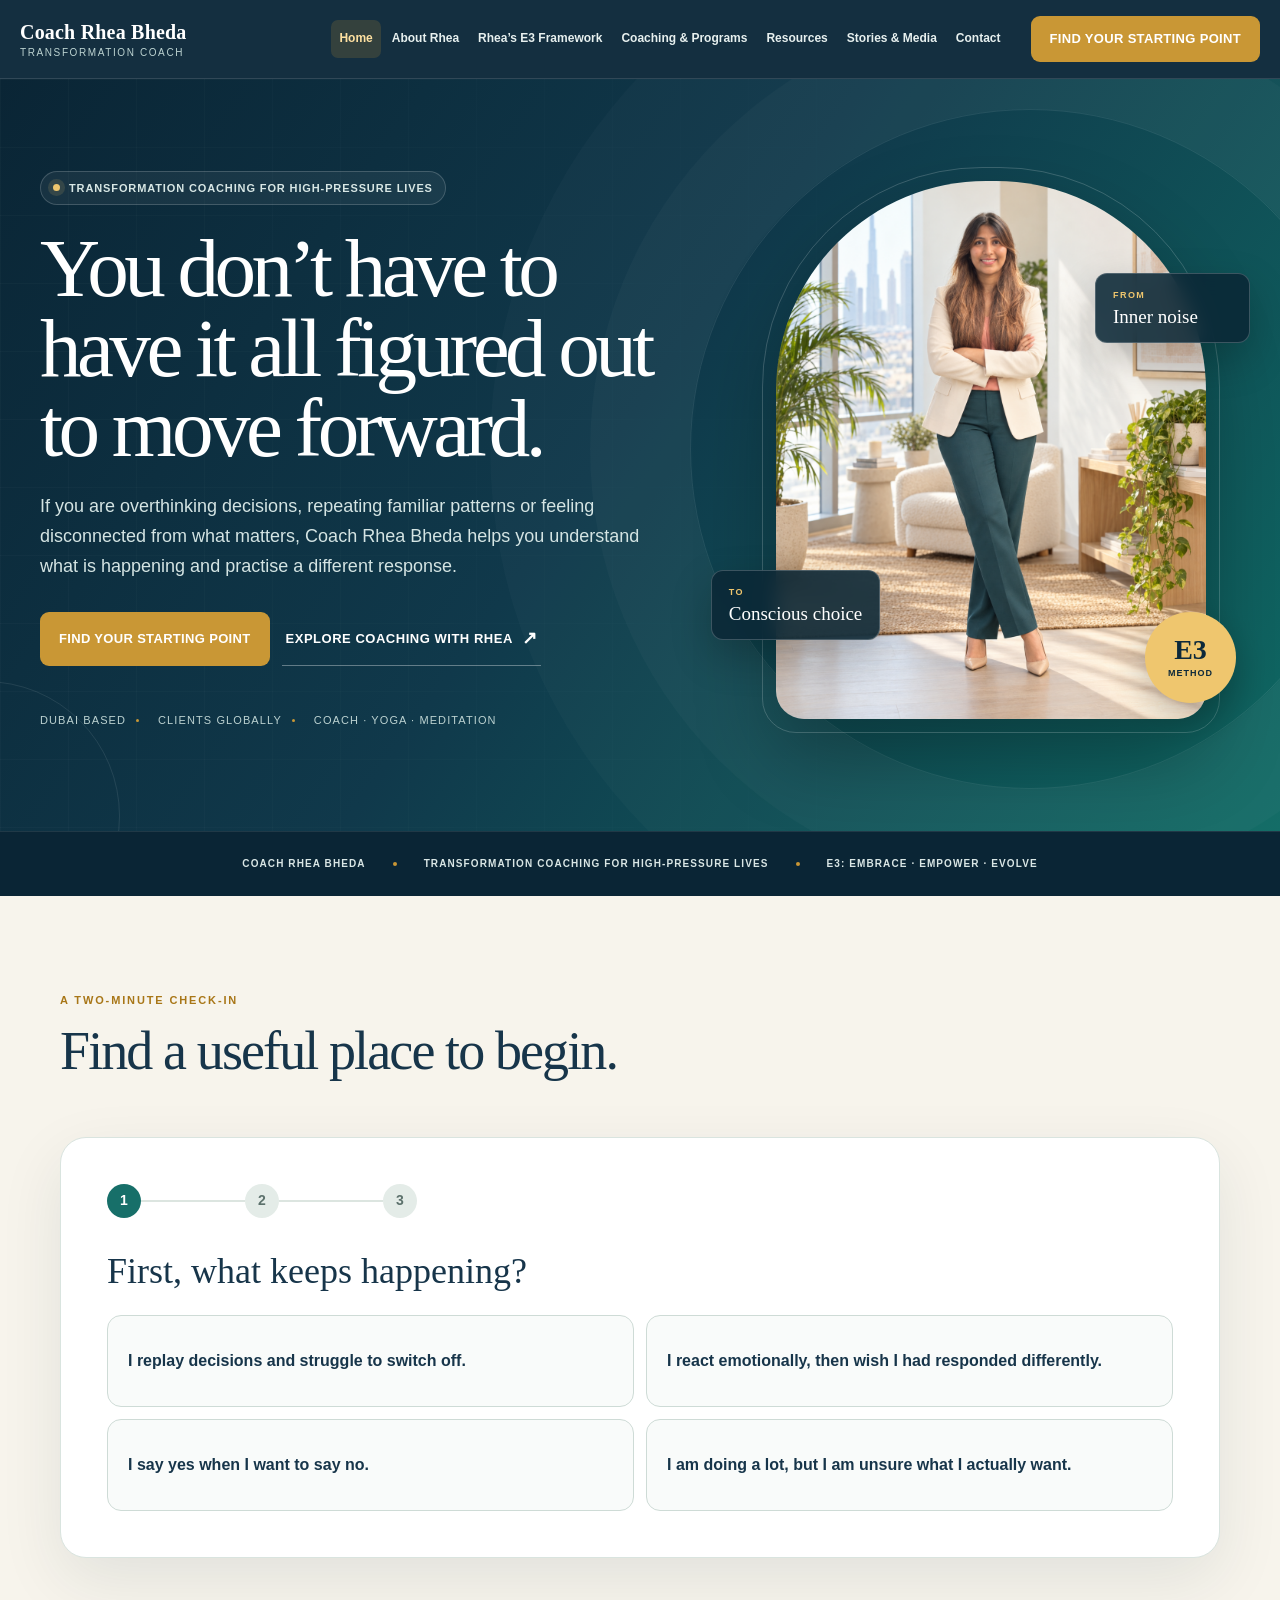
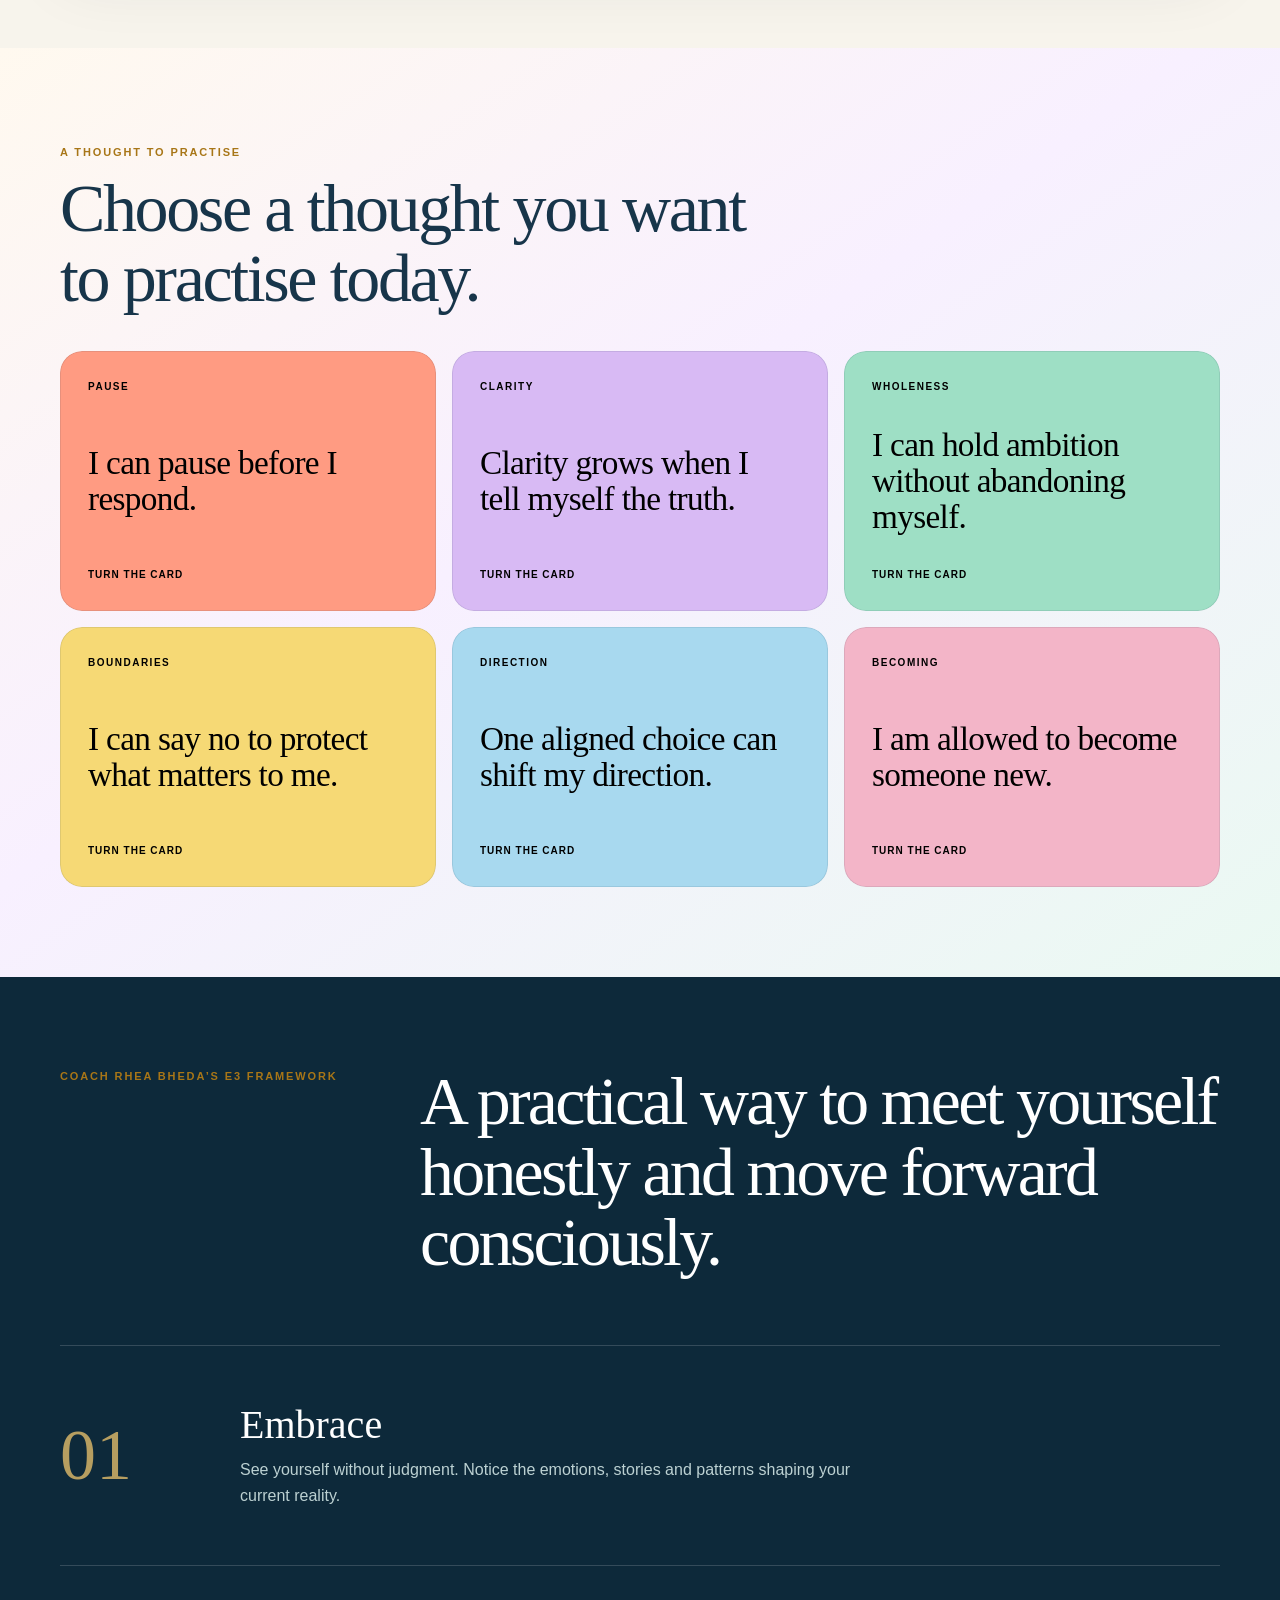
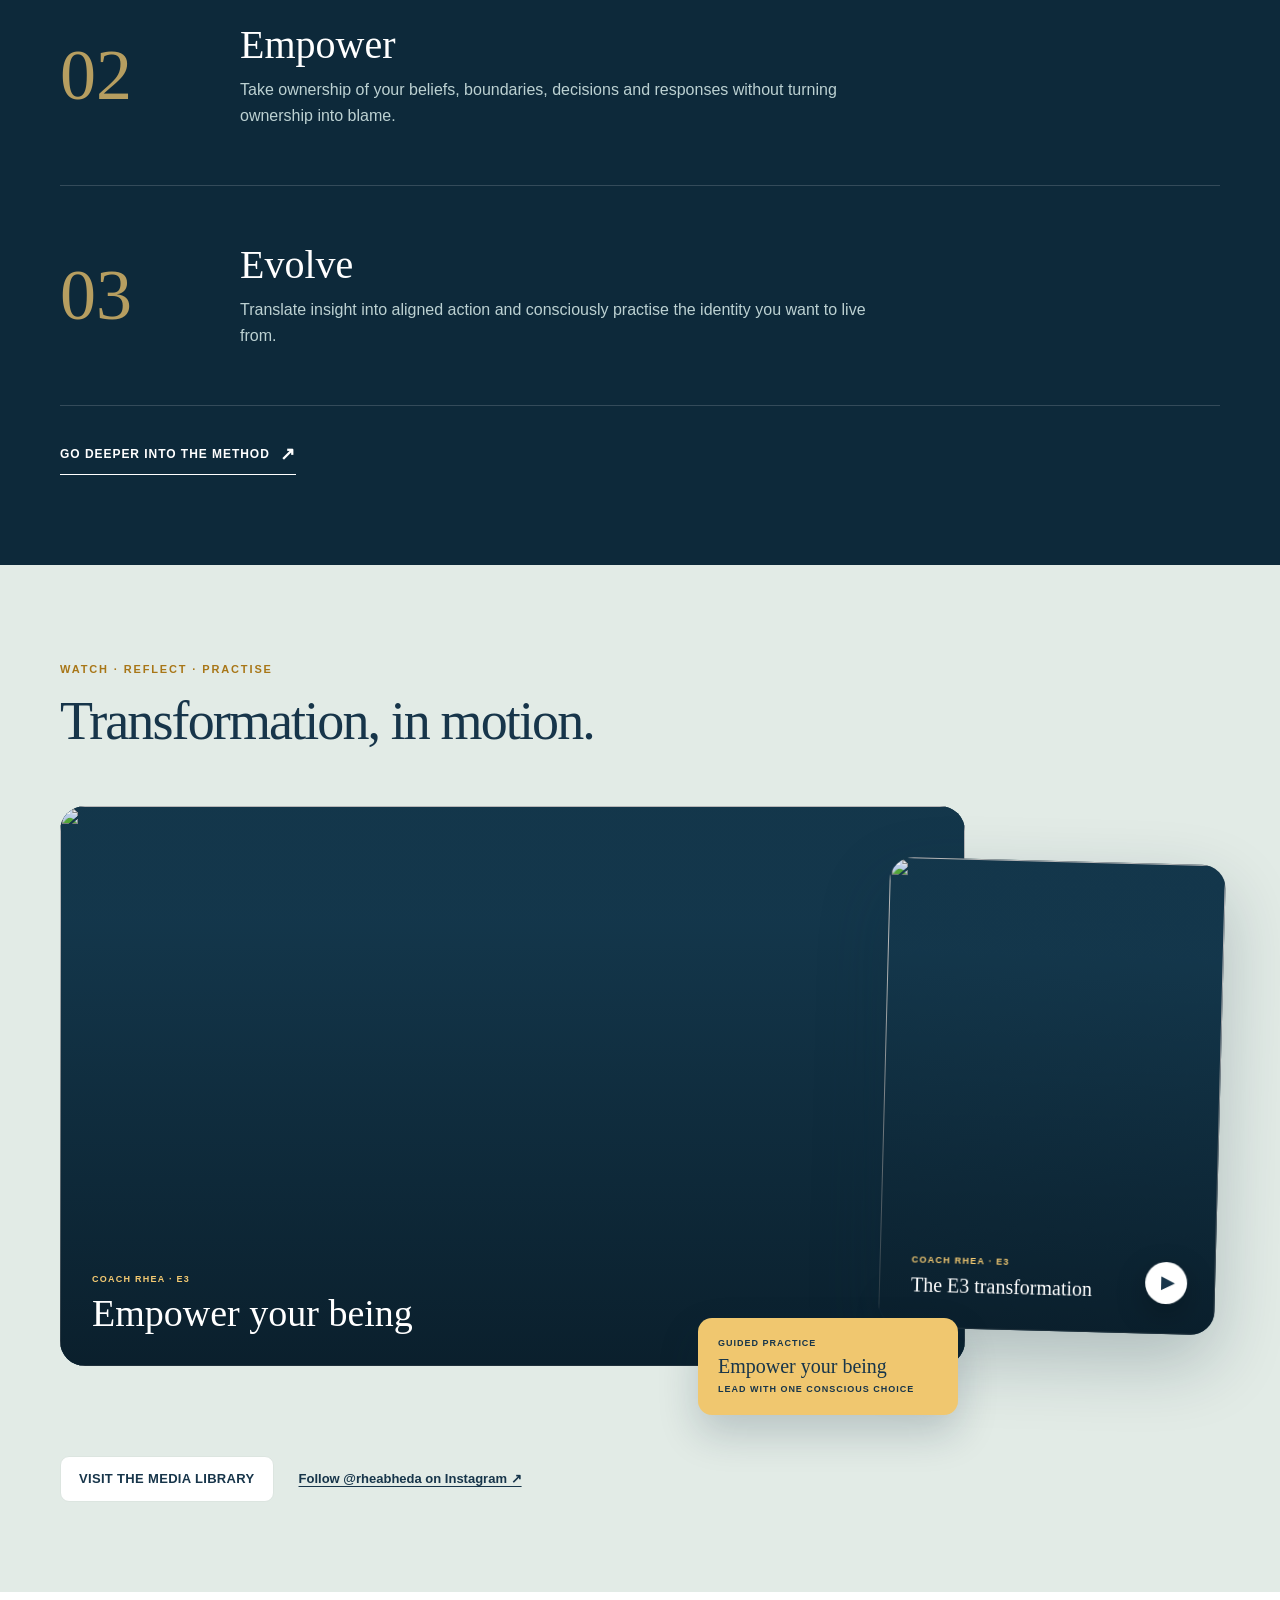
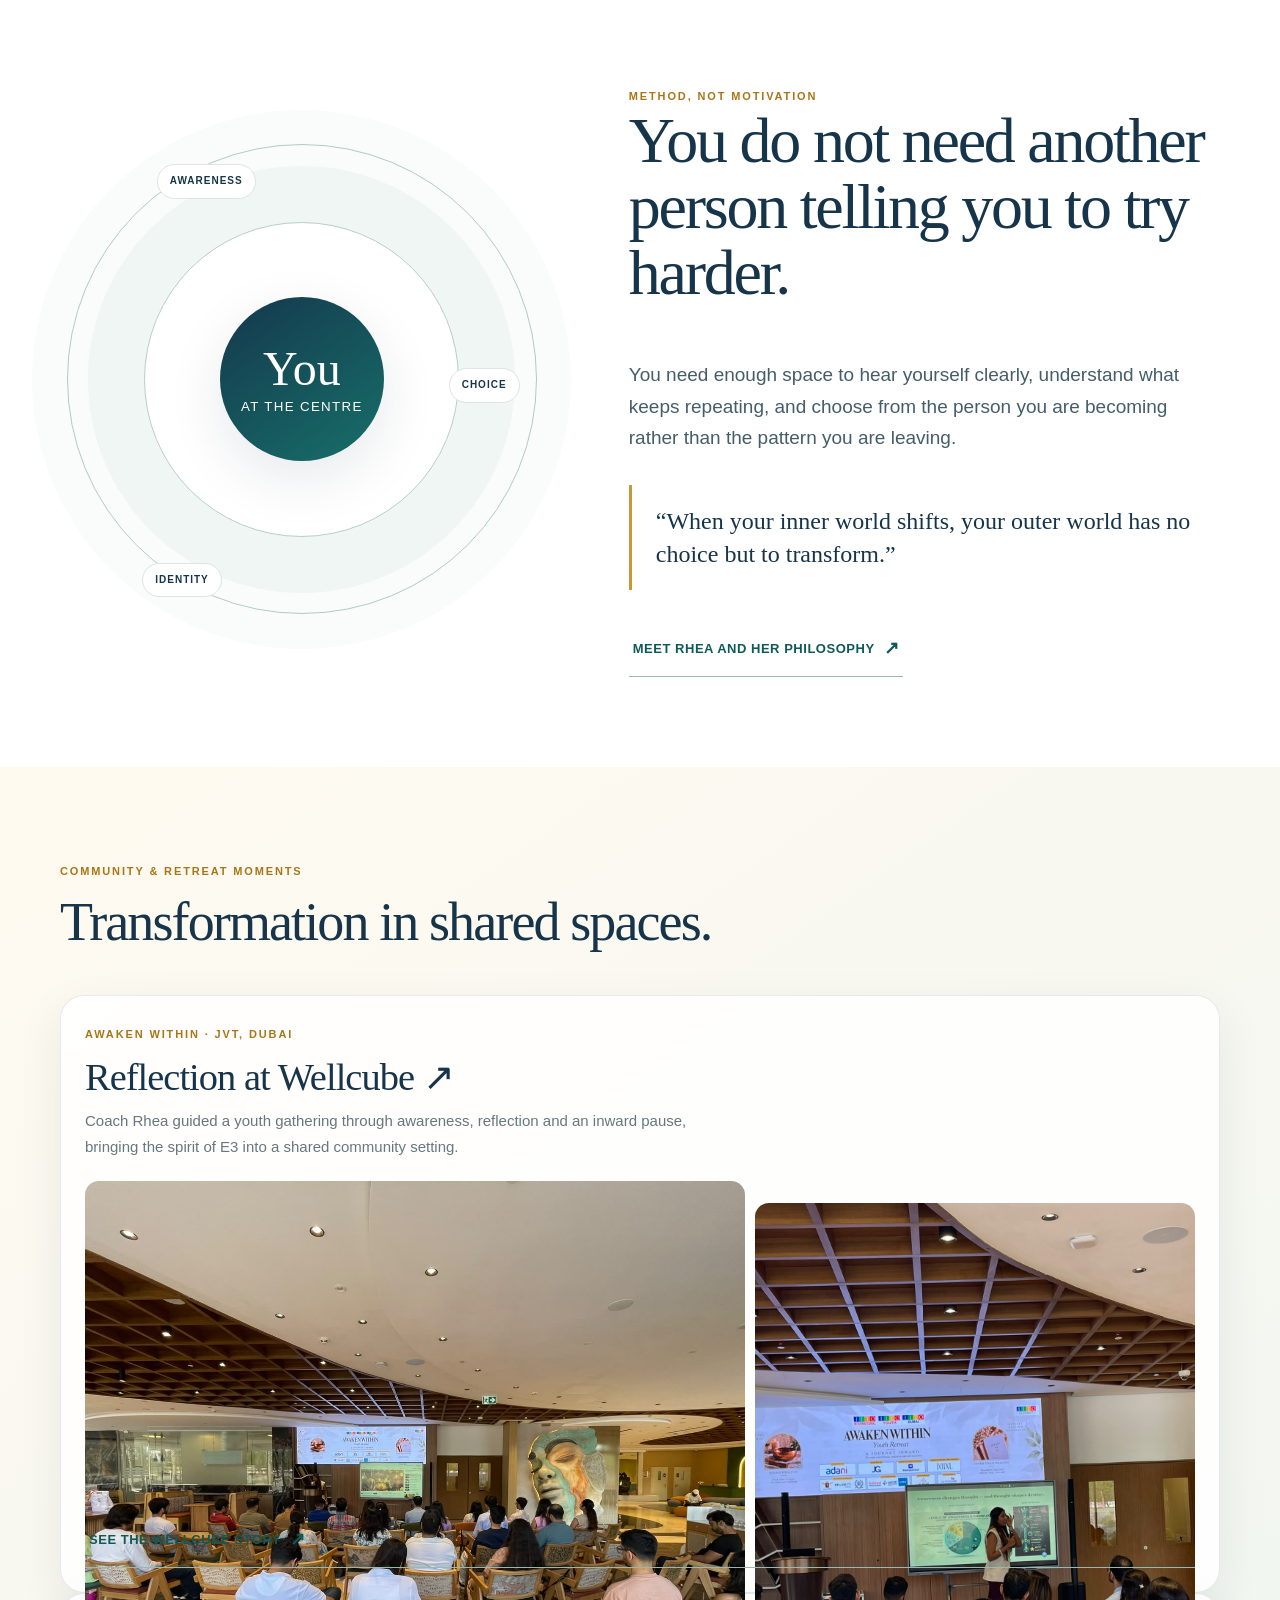
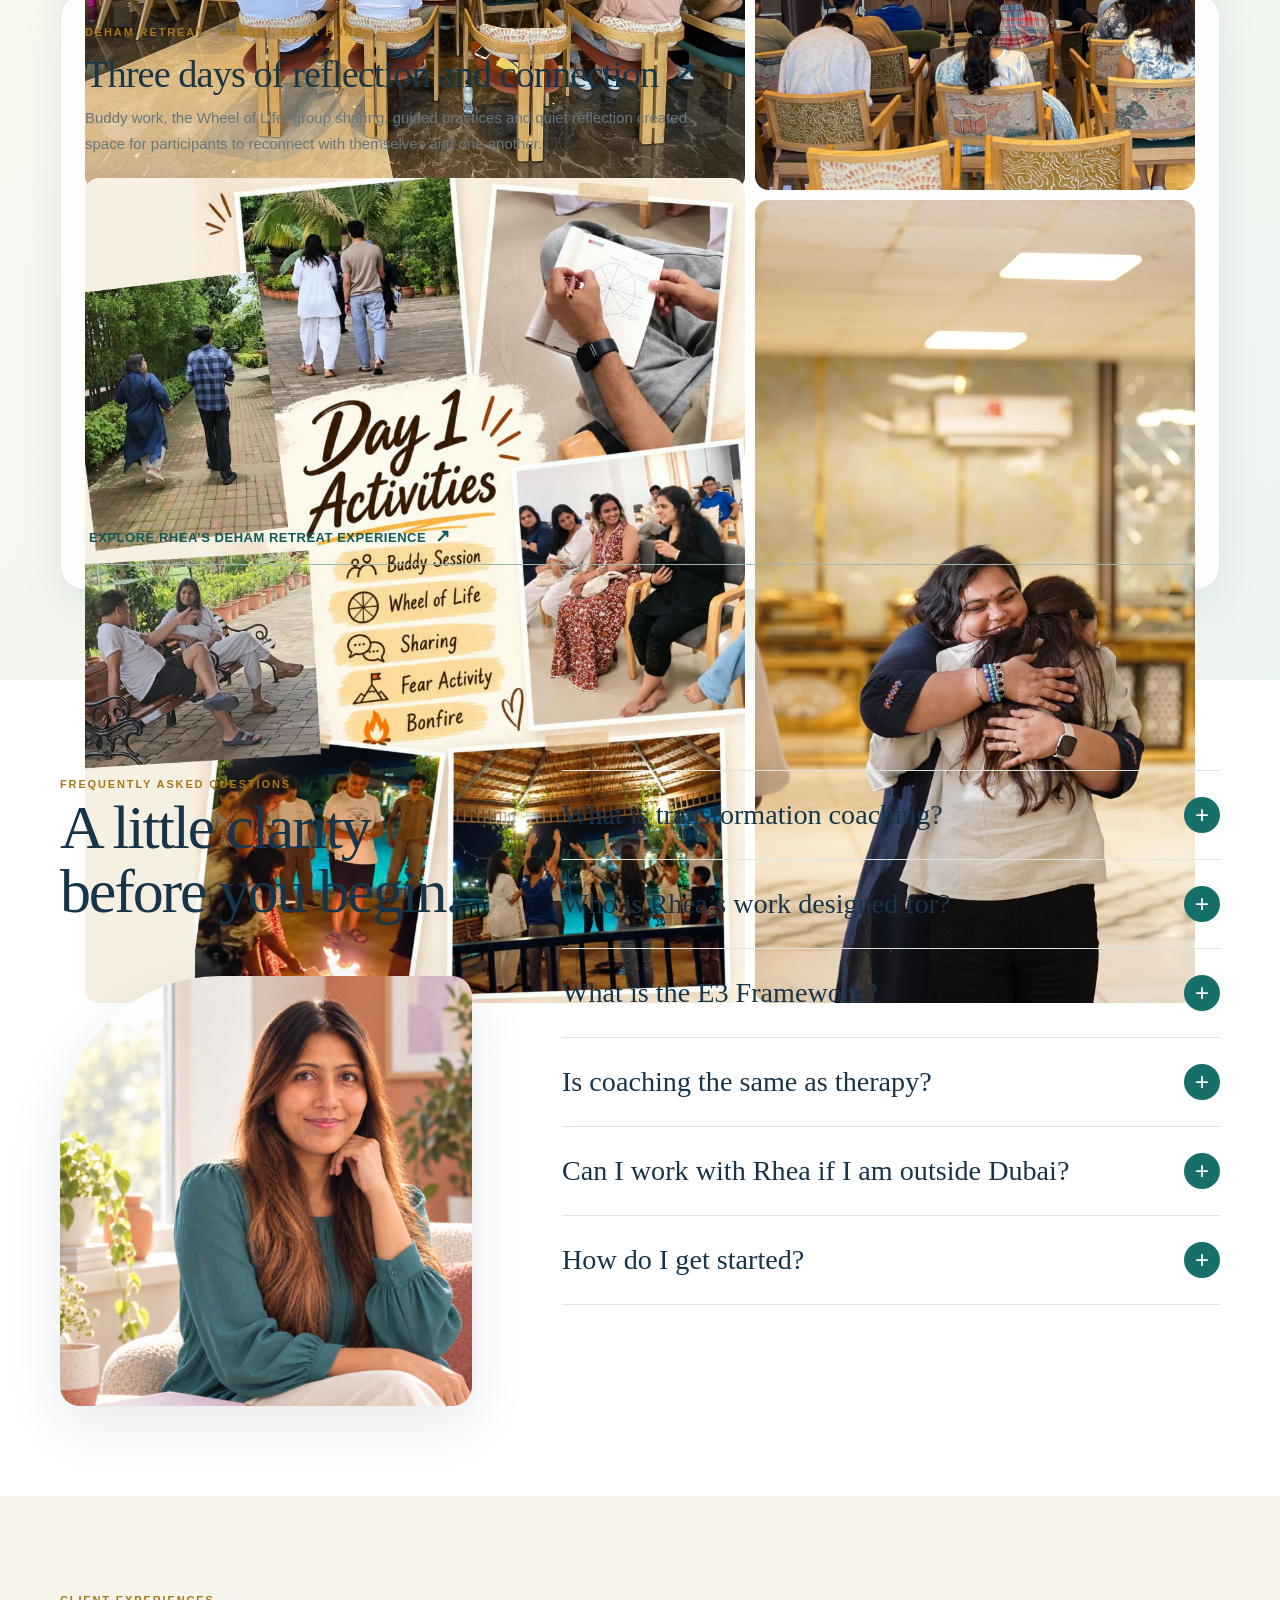
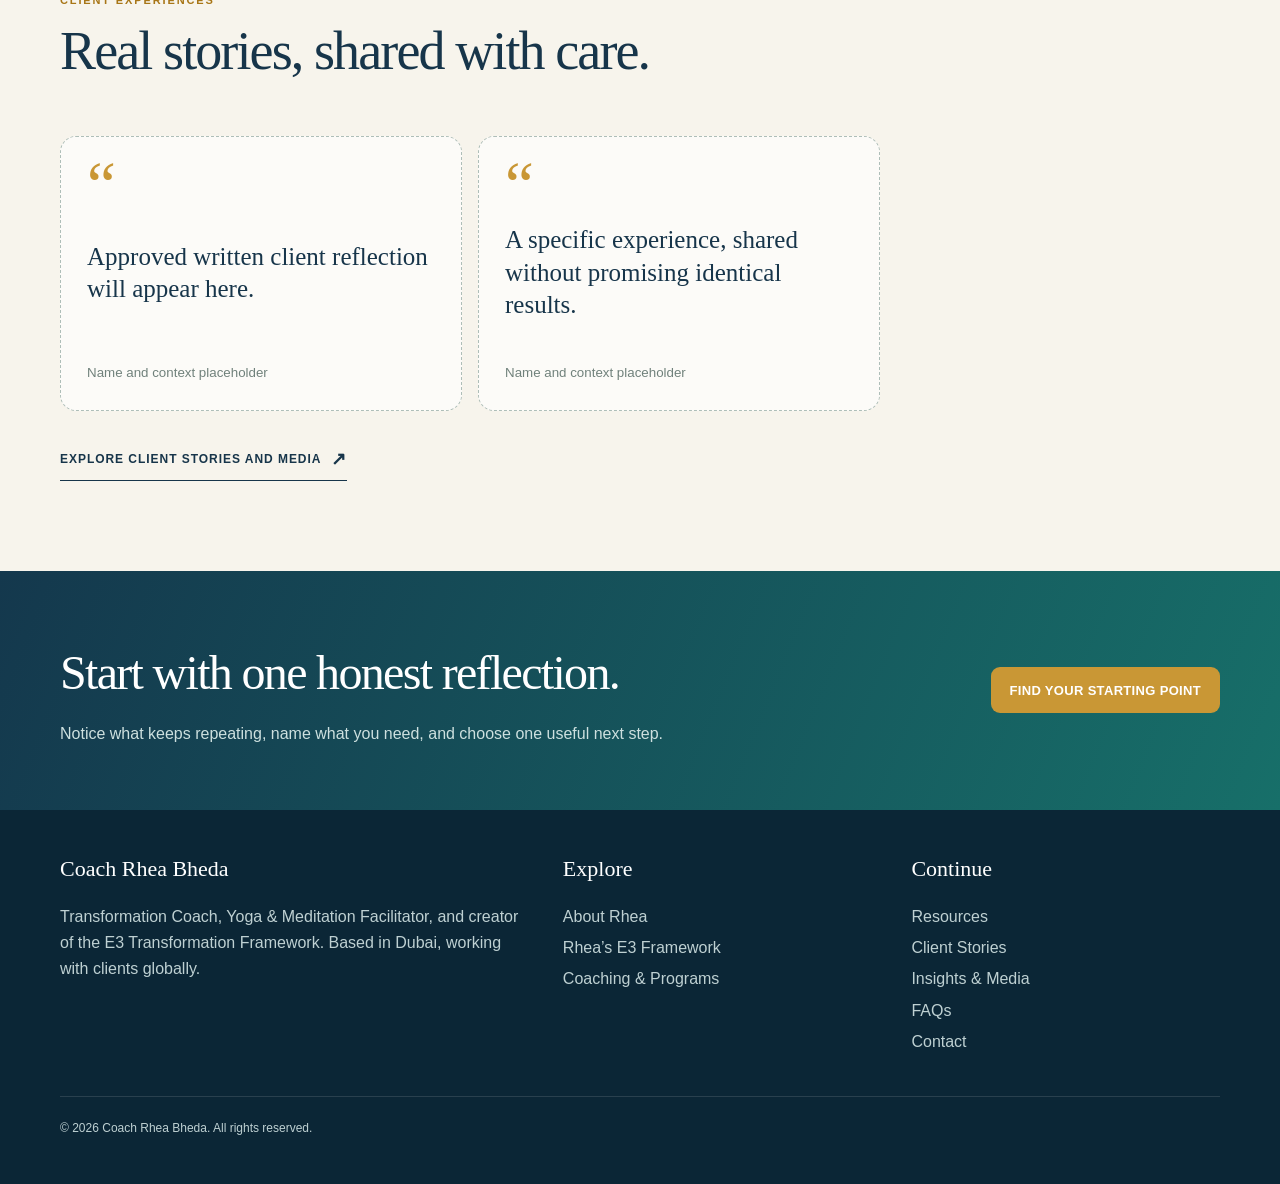
==== commit c572aa5b: "Merge coaching programs and refine retreat content" ====
--- a/index.html
+++ b/index.html
@@ -1,251 +1,634 @@
 <!doctype html>
 <html lang="en">
-<head>
-  <meta charset="utf-8">
-  <meta name="viewport" content="width=device-width,initial-scale=1">
-  <meta name="description" content="Coach Rhea Bheda helps people navigate overthinking, emotional patterns and important transitions through transformation coaching and her E3 Framework.">
-  <title>Coach Rhea Bheda | Transformation Coaching & E3</title>
-  <link rel="stylesheet" href="styles.css">
-</head>
-<body>
-  <div data-header></div>
-  <main id="main">
-    <section class="home-hero">
-      <div class="hero-orbit orbit-one"></div>
-      <div class="hero-orbit orbit-two"></div>
-      <div class="home-hero-grid">
-        <div class="home-hero-copy">
-          <span class="signal"><i></i> Transformation coaching for high-pressure lives</span>
-          <h1>You don’t have to have it all figured out to move forward.</h1>
-          <p class="hero-lead">If you are overthinking decisions, repeating familiar patterns or feeling disconnected from what matters, Coach Rhea Bheda helps you understand what is happening and practise a different response.</p>
-          <div class="hero-actions">
-            <a class="button" href="#check-in">Find your starting point</a>
-            <a class="text-link" href="coaching.html">Explore coaching with Rhea <span>↗</span></a>
-          </div>
-          <div class="hero-micro-proof" aria-label="Rhea's professional focus">
-            <span>Dubai based</span>
-            <span>Clients globally</span>
-            <span>Coach · Yoga · Meditation</span>
-          </div>
-        </div>
-        <div class="identity-stage">
-          <div class="identity-photo">
-            <img src="assets/rhea-portrait-professional-v2.png" alt="Coach Rhea Bheda in a bright professional coaching studio">
-          </div>
-          <div class="floating-note note-top"><small>FROM</small><strong>Inner noise</strong></div>
-          <div class="floating-note note-bottom"><small>TO</small><strong>Conscious choice</strong></div>
-          <div class="e3-seal"><span>E3</span><small>method</small></div>
-        </div>
-      </div>
-    </section>
-
-    <section class="trust-rail" aria-label="Coach Rhea Bheda and E3">
-      <div class="trust-rail-inner">
-        <span>Coach Rhea Bheda</span>
-        <span class="rail-dot"></span>
-        <span>Transformation coaching for high-pressure lives</span>
-        <span class="rail-dot"></span>
-        <span>E3: Embrace · Empower · Evolve</span>
-      </div>
-    </section>
-
-    <section class="section starting-point-section" id="check-in">
-      <div class="section-inner">
-        <div class="section-head split-head">
-          <div>
-            <span class="eyebrow">A two-minute check-in</span>
-            <h2>Find a useful place to begin.</h2>
-          </div>
-        </div>
-        <div class="checkin-shell" data-checkin>
-          <div class="checkin-progress" aria-label="Check-in progress"><span class="is-active">1</span><i></i><span>2</span><i></i><span>3</span></div>
-          <div class="checkin-step" data-checkin-step="pattern">
-            <p class="activity-kicker">First, what keeps happening?</p>
-            <div class="choice-grid">
-              <button type="button" data-pattern="overthinking">I replay decisions and struggle to switch off.</button>
-              <button type="button" data-pattern="reaction">I react emotionally, then wish I had responded differently.</button>
-              <button type="button" data-pattern="boundaries">I say yes when I want to say no.</button>
-              <button type="button" data-pattern="direction">I am doing a lot, but I am unsure what I actually want.</button>
-            </div>
-          </div>
-          <div class="checkin-step" data-checkin-step="desire" hidden>
-            <p class="activity-kicker">What would help most right now?</p>
-            <div class="choice-grid">
-              <button type="button" data-desire="clarity">Clarity about my next step</button>
-              <button type="button" data-desire="steadiness">More steadiness under pressure</button>
-              <button type="button" data-desire="confidence">Confidence in my own decisions</button>
-              <button type="button" data-desire="space">Space to understand myself</button>
-            </div>
-            <button class="activity-back" type="button" data-checkin-back>← Change my first answer</button>
-          </div>
-          <div class="checkin-result" data-checkin-result hidden aria-live="polite">
-            <small>Your starting point</small>
-            <h3 data-checkin-title></h3>
-            <p data-checkin-copy></p>
-            <div class="result-actions">
-              <a class="button" data-checkin-link href="coaching.html">Explore this with Coach Rhea</a>
-              <button class="activity-back" type="button" data-checkin-reset>Start again</button>
-            </div>
-          </div>
-        </div>
-      </div>
-    </section>
-
-    <section class="section affirmation-section" aria-labelledby="affirmation-title">
-      <div class="section-inner">
-        <div class="affirmation-intro">
-          <div>
-            <span class="eyebrow">A thought to practise</span>
-            <h2 id="affirmation-title">Choose a thought you want to practise today.</h2>
-          </div>
-          <div class="affirmation-companion">
-            <img src="assets/rhea-positive-editorial-v1.png" alt="Rhea Bheda in a bright, optimistic studio setting">
-            <p>Pick a card. Turn it over. Take one small prompt into the rest of your day.</p>
-          </div>
-        </div>
-        <div class="affirmation-grid">
-          <button class="affirmation-card coral-card" type="button" aria-pressed="false"><span class="card-face card-front"><small>Pause</small><strong>I can pause before I respond.</strong><em>Turn the card</em></span><span class="card-face card-back"><small>Try this</small><strong>Take one breath. Ask: what response would I respect tomorrow?</strong><em>Turn back</em></span></button>
-          <button class="affirmation-card lilac-card" type="button" aria-pressed="false"><span class="card-face card-front"><small>Clarity</small><strong>Clarity grows when I tell myself the truth.</strong><em>Turn the card</em></span><span class="card-face card-back"><small>Try this</small><strong>Name the truth you already know, without judging it.</strong><em>Turn back</em></span></button>
-          <button class="affirmation-card mint-card" type="button" aria-pressed="false"><span class="card-face card-front"><small>Wholeness</small><strong>I can hold ambition without abandoning myself.</strong><em>Turn the card</em></span><span class="card-face card-back"><small>Try this</small><strong>Choose one goal and one need that both deserve space today.</strong><em>Turn back</em></span></button>
-          <button class="affirmation-card yellow-card" type="button" aria-pressed="false"><span class="card-face card-front"><small>Boundaries</small><strong>I can say no to protect what matters to me.</strong><em>Turn the card</em></span><span class="card-face card-back"><small>Try this</small><strong>What can I say no to, so I have time for what matters?</strong><em>Turn back</em></span></button>
-          <button class="affirmation-card sky-card" type="button" aria-pressed="false"><span class="card-face card-front"><small>Direction</small><strong>One aligned choice can shift my direction.</strong><em>Turn the card</em></span><span class="card-face card-back"><small>Try this</small><strong>Make the next right choice small enough to begin now.</strong><em>Turn back</em></span></button>
-          <button class="affirmation-card rose-card" type="button" aria-pressed="false"><span class="card-face card-front"><small>Becoming</small><strong>I am allowed to become someone new.</strong><em>Turn the card</em></span><span class="card-face card-back"><small>Try this</small><strong>Act for five minutes as the person you are practising becoming.</strong><em>Turn back</em></span></button>
-        </div>
-      </div>
-    </section>
-
-    <section class="section e3-editorial">
-      <div class="section-inner">
-        <div class="e3-intro">
-          <span class="eyebrow">Coach Rhea Bheda’s E3 Framework</span>
-          <h2>A practical way to meet yourself honestly and move forward consciously.</h2>
-        </div>
-        <div class="e3-editorial-grid">
-          <article class="e3-editorial-card">
-            <span class="huge-num">01</span>
-            <div><h3>Embrace</h3><p>See yourself without judgment. Notice the emotions, stories and patterns shaping your current reality.</p></div>
-          </article>
-          <article class="e3-editorial-card">
-            <span class="huge-num">02</span>
-            <div><h3>Empower</h3><p>Take ownership of your beliefs, boundaries, decisions and responses without turning ownership into blame.</p></div>
-          </article>
-          <article class="e3-editorial-card">
-            <span class="huge-num">03</span>
-            <div><h3>Evolve</h3><p>Translate insight into aligned action and consciously practise the identity you want to live from.</p></div>
-          </article>
-        </div>
-        <a class="inline-cta" href="e3-method.html">Go deeper into the method <span>↗</span></a>
-      </div>
-    </section>
-
-    <section class="section media-room">
-      <div class="section-inner">
-        <div class="section-head media-heading">
-          <div><span class="eyebrow">Watch · reflect · practise</span><h2>Transformation, in motion.</h2></div>
-        </div>
-        <div class="pip-stage">
-          <div class="feature-video-placeholder media-embed-shell">
-            <iframe class="js-youtube-player" data-video-id="yLz1ALI6eJo" src="https://www.youtube.com/embed/yLz1ALI6eJo?playsinline=1&amp;rel=0&amp;enablejsapi=1" title="Empower your being with Coach Rhea Bheda" loading="lazy" allow="accelerometer; autoplay; clipboard-write; encrypted-media; gyroscope; picture-in-picture; web-share" referrerpolicy="strict-origin-when-cross-origin" allowfullscreen></iframe>
-            <button class="video-poster" type="button" data-play-video="yLz1ALI6eJo" aria-label="Play Empower your being"><img src="https://i.ytimg.com/vi/yLz1ALI6eJo/maxresdefault.jpg" data-fallback="https://i.ytimg.com/vi/yLz1ALI6eJo/hqdefault.jpg" alt=""><span class="video-poster-copy"><small>Coach Rhea · E3</small><strong>Empower your being</strong></span><span class="video-poster-play" aria-hidden="true">▶</span></button>
-          </div>
-          <div class="reel-pip media-embed-shell">
-            <iframe class="js-youtube-player" data-video-id="5JqUZXvEfCQ" src="https://www.youtube.com/embed/5JqUZXvEfCQ?playsinline=1&amp;rel=0&amp;enablejsapi=1" title="Coach Rhea Bheda E3 transformation coaching reflection" loading="lazy" allow="accelerometer; autoplay; clipboard-write; encrypted-media; gyroscope; picture-in-picture; web-share" referrerpolicy="strict-origin-when-cross-origin" allowfullscreen></iframe>
-            <button class="video-poster" type="button" data-play-video="5JqUZXvEfCQ" aria-label="Play the E3 transformation reflection"><img src="https://i.ytimg.com/vi/5JqUZXvEfCQ/maxresdefault.jpg" data-fallback="https://i.ytimg.com/vi/5JqUZXvEfCQ/hqdefault.jpg" alt=""><span class="video-poster-copy"><small>Coach Rhea · E3</small><strong>The E3 transformation</strong></span><span class="video-poster-play" aria-hidden="true">▶</span></button>
-            <div class="pip-badge">E3 reflection</div>
-          </div>
-          <div class="practice-pip">
-            <span>Guided practice</span>
-            <strong>Empower your being</strong>
-            <small>Lead with one conscious choice</small>
-          </div>
-        </div>
-        <div class="media-actions">
-          <a class="button secondary" href="insights.html">Visit the media library</a>
-          <a href="https://www.instagram.com/rheabheda/" target="_blank" rel="noopener noreferrer">Follow @rheabheda on Instagram ↗</a>
-        </div>
-      </div>
-    </section>
-
-    <section class="section manifesto-section">
-      <div class="section-inner manifesto-grid">
-        <div class="manifesto-visual" aria-hidden="true">
-          <div class="manifesto-ring ring-a"></div>
-          <div class="manifesto-ring ring-b"></div>
-          <div class="manifesto-core"><span>You</span><small>at the centre</small></div>
-          <span class="orbit-word word-one">Awareness</span>
-          <span class="orbit-word word-two">Choice</span>
-          <span class="orbit-word word-three">Identity</span>
-        </div>
-        <div class="manifesto-copy">
-          <span class="eyebrow">Method, not motivation</span>
-          <h2>You do not need another person telling you to try harder.</h2>
-          <p class="lead">You need enough space to hear yourself clearly, understand what keeps repeating, and choose from the person you are becoming rather than the pattern you are leaving.</p>
-          <blockquote>“When your inner world shifts, your outer world has no choice but to transform.”</blockquote>
-          <a class="text-link dark-link" href="about.html">Meet Rhea and her philosophy <span>↗</span></a>
-        </div>
-      </div>
-    </section>
-
-    <section class="section jito-corner" aria-labelledby="jito-title">
-      <div class="section-inner jito-layout">
-        <div class="jito-copy">
-          <span class="eyebrow">JITO Corner · Dubai</span>
-          <h2 id="jito-title">Awaken Within</h2>
-          <p class="jito-lead">A reflective youth gathering held during Paryushan at Wellcube in JVT, Dubai.</p>
-          <p>Coach Rhea guided participants through awareness, reflection and an inward pause, bringing the spirit of E3 into a shared community setting.</p>
-          <div class="jito-meta" aria-label="Event details"><span>Paryushan</span><span>Wellcube</span><span>JVT, Dubai</span></div>
-        </div>
-        <div class="jito-gallery" aria-label="Photographs from the Awaken Within gathering">
-          <figure class="jito-photo jito-photo-wide"><img src="assets/jito-awaken-within-audience-wide.jpg" alt="Audience gathered for the Awaken Within youth event at Wellcube in JVT, Dubai" loading="lazy"></figure>
-          <figure class="jito-photo"><img src="assets/jito-awaken-within-reflection.jpg" alt="Participants in a guided reflective pause during the Paryushan event" loading="lazy"></figure>
-          <figure class="jito-photo"><img src="assets/jito-awaken-within-rhea-speaking-1.jpg" alt="Coach Rhea Bheda speaking at the Awaken Within youth gathering" loading="lazy"></figure>
-          <figure class="jito-photo"><img src="assets/jito-awaken-within-rhea-speaking-2.jpg" alt="Coach Rhea Bheda guiding a session for the gathered audience" loading="lazy"></figure>
-          <figure class="jito-photo jito-photo-room"><img src="assets/jito-awaken-within-audience-rhea.jpg" alt="A wider view of Coach Rhea Bheda speaking to the audience at Wellcube" loading="lazy"></figure>
-        </div>
-      </div>
-    </section>
-
-    <section class="section faq-section" id="faq" aria-labelledby="faq-title">
-      <div class="section-inner faq-layout">
-        <div class="faq-aside">
-          <span class="eyebrow">Frequently asked questions</span>
-          <h2 id="faq-title">A little clarity before you begin.</h2>
-          <img src="assets/rhea-positive-lifestyle-v1.png" alt="Rhea Bheda in a calm, sunlit coaching setting">
-        </div>
-        <div class="faq-list">
-          <details><summary>What is transformation coaching?<span>+</span></summary><div><p>It is a reflective, action-oriented process that helps you notice the beliefs, emotions and patterns shaping your choices, then practise more conscious ways of responding.</p></div></details>
-          <details><summary>Who is Rhea’s work designed for?<span>+</span></summary><div><p>Rhea’s work is for high-potential people navigating high-pressure lives who want more clarity, emotional ownership and alignment between what they know and how they live.</p></div></details>
-          <details><summary>What is the E3 Framework?<span>+</span></summary><div><p>E3 stands for Embrace, Empower and Evolve: seeing yourself honestly, owning your choices without blame, and turning insight into aligned action.</p></div></details>
-          <details><summary>Is coaching the same as therapy?<span>+</span></summary><div><p>No. Coaching is not a substitute for psychotherapy, medical care or emergency mental-health support. If you need clinical support, contact a qualified healthcare professional.</p></div></details>
-          <details><summary>Can I work with Rhea if I am outside Dubai?<span>+</span></summary><div><p>Yes. Rhea is based in Dubai and works with clients globally. Exact session formats and availability will be confirmed during an initial conversation.</p></div></details>
-          <details><summary>How do I get started?<span>+</span></summary><div><p>Begin with the starting-point check-in, try the E3 practice, or explore the Wheel of Life. When Rhea’s verified contact details are added, you will also be able to enquire about coaching directly.</p></div></details>
-        </div>
-      </div>
-    </section>
-
-    <section class="section proof-preview">
-      <div class="section-inner">
-        <div class="section-head split-head">
-          <div><span class="eyebrow">Client experiences</span><h2>Real stories, shared with care.</h2></div>
-        </div>
-        <div class="testimonial-preview-grid two-up">
-          <article class="testimonial-placeholder">
-            <span class="placeholder-mark">“</span>
-            <p>Approved written client reflection will appear here.</p>
-            <small>Name and context placeholder</small>
-          </article>
-          <article class="testimonial-placeholder">
-            <span class="placeholder-mark">“</span>
-            <p>A specific experience, shared without promising identical results.</p>
-            <small>Name and context placeholder</small>
-          </article>
-        </div>
-        <a class="inline-cta" href="insights.html#client-stories">Explore client stories and media <span>↗</span></a>
-      </div>
-    </section>
-  </main>
-  <div data-footer></div>
-  <script src="site.js"></script>
-  <script src="media.js"></script>
-</body>
+  <head>
+    <meta charset="utf-8" />
+    <meta name="viewport" content="width=device-width,initial-scale=1" />
+    <meta
+      name="description"
+      content="Coach Rhea Bheda helps people navigate overthinking, emotional patterns and important transitions through transformation coaching and her E3 Framework."
+    />
+    <title>Coach Rhea Bheda | Transformation Coaching & E3</title>
+    <link rel="stylesheet" href="styles.css" />
+  </head>
+  <body>
+    <div data-header></div>
+    <main id="main">
+      <section class="home-hero">
+        <div class="hero-orbit orbit-one"></div>
+        <div class="hero-orbit orbit-two"></div>
+        <div class="home-hero-grid">
+          <div class="home-hero-copy">
+            <span class="signal"
+              ><i></i> Transformation coaching for high-pressure lives</span
+            >
+            <h1>You don’t have to have it all figured out to move forward.</h1>
+            <p class="hero-lead">
+              If you are overthinking decisions, repeating familiar patterns or
+              feeling disconnected from what matters, Coach Rhea Bheda helps you
+              understand what is happening and practise a different response.
+            </p>
+            <div class="hero-actions">
+              <a class="button" href="#check-in">Find your starting point</a>
+              <a class="text-link" href="programs.html#coaching"
+                >Explore coaching with Rhea <span>↗</span></a
+              >
+            </div>
+            <div
+              class="hero-micro-proof"
+              aria-label="Rhea's professional focus"
+            >
+              <span>Dubai based</span>
+              <span>Clients globally</span>
+              <span>Coach · Yoga · Meditation</span>
+            </div>
+          </div>
+          <div class="identity-stage">
+            <div class="identity-photo">
+              <img
+                src="assets/rhea-portrait-professional-v2.png"
+                alt="Coach Rhea Bheda in a bright professional coaching studio"
+              />
+            </div>
+            <div class="floating-note note-top">
+              <small>FROM</small><strong>Inner noise</strong>
+            </div>
+            <div class="floating-note note-bottom">
+              <small>TO</small><strong>Conscious choice</strong>
+            </div>
+            <div class="e3-seal"><span>E3</span><small>method</small></div>
+          </div>
+        </div>
+      </section>
+
+      <section class="trust-rail" aria-label="Coach Rhea Bheda and E3">
+        <div class="trust-rail-inner">
+          <span>Coach Rhea Bheda</span>
+          <span class="rail-dot"></span>
+          <span>Transformation coaching for high-pressure lives</span>
+          <span class="rail-dot"></span>
+          <span>E3: Embrace · Empower · Evolve</span>
+        </div>
+      </section>
+
+      <section class="section starting-point-section" id="check-in">
+        <div class="section-inner">
+          <div class="section-head split-head">
+            <div>
+              <span class="eyebrow">A two-minute check-in</span>
+              <h2>Find a useful place to begin.</h2>
+            </div>
+          </div>
+          <div class="checkin-shell" data-checkin>
+            <div class="checkin-progress" aria-label="Check-in progress">
+              <span class="is-active">1</span><i></i><span>2</span><i></i
+              ><span>3</span>
+            </div>
+            <div class="checkin-step" data-checkin-step="pattern">
+              <p class="activity-kicker">First, what keeps happening?</p>
+              <div class="choice-grid">
+                <button type="button" data-pattern="overthinking">
+                  I replay decisions and struggle to switch off.
+                </button>
+                <button type="button" data-pattern="reaction">
+                  I react emotionally, then wish I had responded differently.
+                </button>
+                <button type="button" data-pattern="boundaries">
+                  I say yes when I want to say no.
+                </button>
+                <button type="button" data-pattern="direction">
+                  I am doing a lot, but I am unsure what I actually want.
+                </button>
+              </div>
+            </div>
+            <div class="checkin-step" data-checkin-step="desire" hidden>
+              <p class="activity-kicker">What would help most right now?</p>
+              <div class="choice-grid">
+                <button type="button" data-desire="clarity">
+                  Clarity about my next step
+                </button>
+                <button type="button" data-desire="steadiness">
+                  More steadiness under pressure
+                </button>
+                <button type="button" data-desire="confidence">
+                  Confidence in my own decisions
+                </button>
+                <button type="button" data-desire="space">
+                  Space to understand myself
+                </button>
+              </div>
+              <button class="activity-back" type="button" data-checkin-back>
+                ← Change my first answer
+              </button>
+            </div>
+            <div
+              class="checkin-result"
+              data-checkin-result
+              hidden
+              aria-live="polite"
+            >
+              <small>Your starting point</small>
+              <h3 data-checkin-title></h3>
+              <p data-checkin-copy></p>
+              <div class="result-actions">
+                <a class="button" data-checkin-link href="programs.html#coaching"
+                  >Explore this with Coach Rhea</a
+                >
+                <button class="activity-back" type="button" data-checkin-reset>
+                  Start again
+                </button>
+              </div>
+            </div>
+          </div>
+        </div>
+      </section>
+
+      <section
+        class="section affirmation-section"
+        aria-labelledby="affirmation-title"
+      >
+        <div class="section-inner">
+          <div class="affirmation-intro">
+            <div>
+              <span class="eyebrow">A thought to practise</span>
+              <h2 id="affirmation-title">
+                Choose a thought you want to practise today.
+              </h2>
+            </div>
+          </div>
+          <div class="affirmation-grid">
+            <button
+              class="affirmation-card coral-card"
+              type="button"
+              aria-pressed="false"
+            >
+              <span class="card-face card-front"
+                ><small>Pause</small
+                ><strong>I can pause before I respond.</strong
+                ><em>Turn the card</em></span
+              ><span class="card-face card-back"
+                ><small>Try this</small
+                ><strong
+                  >Take one breath. Ask: what response would I respect
+                  tomorrow?</strong
+                ><em>Turn back</em></span
+              >
+            </button>
+            <button
+              class="affirmation-card lilac-card"
+              type="button"
+              aria-pressed="false"
+            >
+              <span class="card-face card-front"
+                ><small>Clarity</small
+                ><strong>Clarity grows when I tell myself the truth.</strong
+                ><em>Turn the card</em></span
+              ><span class="card-face card-back"
+                ><small>Try this</small
+                ><strong
+                  >Name the truth you already know, without judging it.</strong
+                ><em>Turn back</em></span
+              >
+            </button>
+            <button
+              class="affirmation-card mint-card"
+              type="button"
+              aria-pressed="false"
+            >
+              <span class="card-face card-front"
+                ><small>Wholeness</small
+                ><strong>I can hold ambition without abandoning myself.</strong
+                ><em>Turn the card</em></span
+              ><span class="card-face card-back"
+                ><small>Try this</small
+                ><strong
+                  >Choose one goal and one need that both deserve space
+                  today.</strong
+                ><em>Turn back</em></span
+              >
+            </button>
+            <button
+              class="affirmation-card yellow-card"
+              type="button"
+              aria-pressed="false"
+            >
+              <span class="card-face card-front"
+                ><small>Boundaries</small
+                ><strong>I can say no to protect what matters to me.</strong
+                ><em>Turn the card</em></span
+              ><span class="card-face card-back"
+                ><small>Try this</small
+                ><strong
+                  >What can I say no to, so I have time for what
+                  matters?</strong
+                ><em>Turn back</em></span
+              >
+            </button>
+            <button
+              class="affirmation-card sky-card"
+              type="button"
+              aria-pressed="false"
+            >
+              <span class="card-face card-front"
+                ><small>Direction</small
+                ><strong>One aligned choice can shift my direction.</strong
+                ><em>Turn the card</em></span
+              ><span class="card-face card-back"
+                ><small>Try this</small
+                ><strong
+                  >Make the next right choice small enough to begin now.</strong
+                ><em>Turn back</em></span
+              >
+            </button>
+            <button
+              class="affirmation-card rose-card"
+              type="button"
+              aria-pressed="false"
+            >
+              <span class="card-face card-front"
+                ><small>Becoming</small
+                ><strong>I am allowed to become someone new.</strong
+                ><em>Turn the card</em></span
+              ><span class="card-face card-back"
+                ><small>Try this</small
+                ><strong
+                  >Act for five minutes as the person you are practising
+                  becoming.</strong
+                ><em>Turn back</em></span
+              >
+            </button>
+          </div>
+        </div>
+      </section>
+
+      <section class="section e3-editorial">
+        <div class="section-inner">
+          <div class="e3-intro">
+            <span class="eyebrow">Coach Rhea Bheda’s E3 Framework</span>
+            <h2>
+              A practical way to meet yourself honestly and move forward
+              consciously.
+            </h2>
+          </div>
+          <div class="e3-editorial-grid">
+            <article class="e3-editorial-card">
+              <span class="huge-num">01</span>
+              <div>
+                <h3>Embrace</h3>
+                <p>
+                  See yourself without judgment. Notice the emotions, stories
+                  and patterns shaping your current reality.
+                </p>
+              </div>
+            </article>
+            <article class="e3-editorial-card">
+              <span class="huge-num">02</span>
+              <div>
+                <h3>Empower</h3>
+                <p>
+                  Take ownership of your beliefs, boundaries, decisions and
+                  responses without turning ownership into blame.
+                </p>
+              </div>
+            </article>
+            <article class="e3-editorial-card">
+              <span class="huge-num">03</span>
+              <div>
+                <h3>Evolve</h3>
+                <p>
+                  Translate insight into aligned action and consciously practise
+                  the identity you want to live from.
+                </p>
+              </div>
+            </article>
+          </div>
+          <a class="inline-cta" href="e3-method.html"
+            >Go deeper into the method <span>↗</span></a
+          >
+        </div>
+      </section>
+
+      <section class="section media-room">
+        <div class="section-inner">
+          <div class="section-head media-heading">
+            <div>
+              <span class="eyebrow">Watch · reflect · practise</span>
+              <h2>Transformation, in motion.</h2>
+            </div>
+          </div>
+          <div class="pip-stage">
+            <div class="feature-video-placeholder media-embed-shell">
+              <iframe
+                class="js-youtube-player"
+                data-video-id="yLz1ALI6eJo"
+                src="https://www.youtube.com/embed/yLz1ALI6eJo?playsinline=1&amp;rel=0&amp;enablejsapi=1"
+                title="Empower your being with Coach Rhea Bheda"
+                loading="lazy"
+                allow="
+                  accelerometer;
+                  autoplay;
+                  clipboard-write;
+                  encrypted-media;
+                  gyroscope;
+                  picture-in-picture;
+                  web-share;
+                "
+                referrerpolicy="strict-origin-when-cross-origin"
+                allowfullscreen
+              ></iframe>
+              <button
+                class="video-poster"
+                type="button"
+                data-play-video="yLz1ALI6eJo"
+                aria-label="Play Empower your being"
+              >
+                <img
+                  src="https://i.ytimg.com/vi/yLz1ALI6eJo/maxresdefault.jpg"
+                  data-fallback="https://i.ytimg.com/vi/yLz1ALI6eJo/hqdefault.jpg"
+                  alt=""
+                /><span class="video-poster-copy"
+                  ><small>Coach Rhea · E3</small
+                  ><strong>Empower your being</strong></span
+                ><span class="video-poster-play" aria-hidden="true">▶</span>
+              </button>
+            </div>
+            <div class="reel-pip media-embed-shell">
+              <iframe
+                class="js-youtube-player"
+                data-video-id="5JqUZXvEfCQ"
+                src="https://www.youtube.com/embed/5JqUZXvEfCQ?playsinline=1&amp;rel=0&amp;enablejsapi=1"
+                title="Coach Rhea Bheda E3 transformation coaching reflection"
+                loading="lazy"
+                allow="
+                  accelerometer;
+                  autoplay;
+                  clipboard-write;
+                  encrypted-media;
+                  gyroscope;
+                  picture-in-picture;
+                  web-share;
+                "
+                referrerpolicy="strict-origin-when-cross-origin"
+                allowfullscreen
+              ></iframe>
+              <button
+                class="video-poster"
+                type="button"
+                data-play-video="5JqUZXvEfCQ"
+                aria-label="Play the E3 transformation reflection"
+              >
+                <img
+                  src="https://i.ytimg.com/vi/5JqUZXvEfCQ/maxresdefault.jpg"
+                  data-fallback="https://i.ytimg.com/vi/5JqUZXvEfCQ/hqdefault.jpg"
+                  alt=""
+                /><span class="video-poster-copy"
+                  ><small>Coach Rhea · E3</small
+                  ><strong>The E3 transformation</strong></span
+                ><span class="video-poster-play" aria-hidden="true">▶</span>
+              </button>
+              <div class="pip-badge">E3 reflection</div>
+            </div>
+            <div class="practice-pip">
+              <span>Guided practice</span>
+              <strong>Empower your being</strong>
+              <small>Lead with one conscious choice</small>
+            </div>
+          </div>
+          <div class="media-actions">
+            <a class="button secondary" href="insights.html"
+              >Visit the media library</a
+            >
+            <a
+              href="https://www.instagram.com/rheabheda/"
+              target="_blank"
+              rel="noopener noreferrer"
+              >Follow @rheabheda on Instagram ↗</a
+            >
+          </div>
+        </div>
+      </section>
+
+      <section class="section manifesto-section">
+        <div class="section-inner manifesto-grid">
+          <div class="manifesto-visual" aria-hidden="true">
+            <div class="manifesto-ring ring-a"></div>
+            <div class="manifesto-ring ring-b"></div>
+            <div class="manifesto-core">
+              <span>You</span><small>at the centre</small>
+            </div>
+            <span class="orbit-word word-one">Awareness</span>
+            <span class="orbit-word word-two">Choice</span>
+            <span class="orbit-word word-three">Identity</span>
+          </div>
+          <div class="manifesto-copy">
+            <span class="eyebrow">Method, not motivation</span>
+            <h2>You do not need another person telling you to try harder.</h2>
+            <p class="lead">
+              You need enough space to hear yourself clearly, understand what
+              keeps repeating, and choose from the person you are becoming
+              rather than the pattern you are leaving.
+            </p>
+            <blockquote>
+              “When your inner world shifts, your outer world has no choice but
+              to transform.”
+            </blockquote>
+            <a class="text-link dark-link" href="about.html"
+              >Meet Rhea and her philosophy <span>↗</span></a
+            >
+          </div>
+        </div>
+      </section>
+
+      <section
+        class="section experience-corner"
+        aria-labelledby="experience-title"
+      >
+        <div class="section-inner">
+          <div class="section-head">
+            <span class="eyebrow">Community & retreat moments</span>
+            <h2 id="experience-title">Transformation in shared spaces.</h2>
+          </div>
+          <div class="experience-highlight-grid">
+            <article class="experience-highlight">
+              <div class="experience-highlight-copy">
+                <span class="eyebrow">Awaken Within · JVT, Dubai</span>
+                <h3>
+                  Reflection at
+                  <a
+                    href="https://wellcube.life/"
+                    target="_blank"
+                    rel="noopener noreferrer"
+                    >Wellcube ↗</a
+                  >
+                </h3>
+                <p>
+                  Coach Rhea guided a youth gathering through awareness,
+                  reflection and an inward pause, bringing the spirit of E3 into
+                  a shared community setting.
+                </p>
+              </div>
+              <div class="experience-photo-pair">
+                <img
+                  src="assets/jito-awaken-within-audience-wide.jpg"
+                  alt="Audience gathered for Awaken Within at Wellcube in JVT, Dubai"
+                  loading="lazy"
+                /><img
+                  src="assets/jito-awaken-within-rhea-speaking-2.jpg"
+                  alt="Coach Rhea Bheda guiding the Awaken Within gathering at Wellcube"
+                  loading="lazy"
+                />
+              </div>
+              <a
+                class="text-link dark-link"
+                href="insights.html#wellcube-gallery"
+                >See the Wellcube story <span>↗</span></a
+              >
+            </article>
+            <article class="experience-highlight">
+              <div class="experience-highlight-copy">
+                <span class="eyebrow">Deham Retreat · Mulshi, near Pune</span>
+                <h3>
+                  <a
+                    href="https://dehamnaturecure.com/"
+                    target="_blank"
+                    rel="noopener noreferrer"
+                    >Three days of reflection and connection
+                    <span aria-hidden="true">↗</span></a
+                  >
+                </h3>
+                <p>
+                  Buddy work, the Wheel of Life, group sharing, guided practices
+                  and quiet reflection created space for participants to
+                  reconnect with themselves and one another.
+                </p>
+              </div>
+              <div class="experience-photo-pair">
+                <img
+                  src="assets/retreat-day-1-activities.jpg"
+                  alt="Day 1 activities at Deham Retreat"
+                  loading="lazy"
+                /><img
+                  src="assets/retreat-support-moment.jpg"
+                  alt="A warm moment of connection at Deham Retreat"
+                  loading="lazy"
+                />
+              </div>
+              <a class="text-link dark-link" href="programs.html#deham-retreat"
+                >Explore Rhea’s Deham Retreat experience <span>↗</span></a
+              >
+            </article>
+          </div>
+        </div>
+      </section>
+
+      <section class="section faq-section" id="faq" aria-labelledby="faq-title">
+        <div class="section-inner faq-layout">
+          <div class="faq-aside">
+            <span class="eyebrow">Frequently asked questions</span>
+            <h2 id="faq-title">A little clarity before you begin.</h2>
+            <img
+              src="assets/rhea-positive-lifestyle-v1.png"
+              alt="Rhea Bheda in a calm, sunlit coaching setting"
+            />
+          </div>
+          <div class="faq-list">
+            <details>
+              <summary>What is transformation coaching?<span>+</span></summary>
+              <div>
+                <p>
+                  It is a reflective, action-oriented process that helps you
+                  notice the beliefs, emotions and patterns shaping your
+                  choices, then practise more conscious ways of responding.
+                </p>
+              </div>
+            </details>
+            <details>
+              <summary>Who is Rhea’s work designed for?<span>+</span></summary>
+              <div>
+                <p>
+                  Rhea’s work is for high-potential people navigating
+                  high-pressure lives who want more clarity, emotional ownership
+                  and alignment between what they know and how they live.
+                </p>
+              </div>
+            </details>
+            <details>
+              <summary>What is the E3 Framework?<span>+</span></summary>
+              <div>
+                <p>
+                  E3 stands for Embrace, Empower and Evolve: seeing yourself
+                  honestly, owning your choices without blame, and turning
+                  insight into aligned action.
+                </p>
+              </div>
+            </details>
+            <details>
+              <summary>Is coaching the same as therapy?<span>+</span></summary>
+              <div>
+                <p>
+                  No. Coaching is not a substitute for psychotherapy, medical
+                  care or emergency mental-health support. If you need clinical
+                  support, contact a qualified healthcare professional.
+                </p>
+              </div>
+            </details>
+            <details>
+              <summary>
+                Can I work with Rhea if I am outside Dubai?<span>+</span>
+              </summary>
+              <div>
+                <p>
+                  Yes. Rhea is based in Dubai and works with clients globally.
+                  Exact session formats and availability will be confirmed
+                  during an initial conversation.
+                </p>
+              </div>
+            </details>
+            <details>
+              <summary>How do I get started?<span>+</span></summary>
+              <div>
+                <p>
+                  Begin with the starting-point check-in, try the E3 practice,
+                  or explore the Wheel of Life. When Rhea’s verified contact
+                  details are added, you will also be able to enquire about
+                  coaching directly.
+                </p>
+              </div>
+            </details>
+          </div>
+        </div>
+      </section>
+
+      <section class="section proof-preview">
+        <div class="section-inner">
+          <div class="section-head split-head">
+            <div>
+              <span class="eyebrow">Client experiences</span>
+              <h2>Real stories, shared with care.</h2>
+            </div>
+          </div>
+          <div class="testimonial-preview-grid two-up">
+            <article class="testimonial-placeholder">
+              <span class="placeholder-mark">“</span>
+              <p>Approved written client reflection will appear here.</p>
+              <small>Name and context placeholder</small>
+            </article>
+            <article class="testimonial-placeholder">
+              <span class="placeholder-mark">“</span>
+              <p>
+                A specific experience, shared without promising identical
+                results.
+              </p>
+              <small>Name and context placeholder</small>
+            </article>
+          </div>
+          <a class="inline-cta" href="insights.html#client-stories"
+            >Explore client stories and media <span>↗</span></a
+          >
+        </div>
+      </section>
+    </main>
+    <div data-footer></div>
+    <script src="site.js"></script>
+    <script src="media.js"></script>
+  </body>
 </html>
--- a/styles.css
+++ b/styles.css
@@ -53,6 +53,7 @@
 .insights-hero,.proof-hero{min-height:490px;display:grid;align-items:center}.library-pip-stage{position:relative;min-height:585px}.library-feature{position:absolute;inset:0 18% 0 0;border-radius:24px;background:radial-gradient(circle at 80% 20%,rgba(58,157,145,.55),transparent 30%),linear-gradient(135deg,#102e40,#0f635d)}.library-reel{position:absolute;right:0;top:48px;width:27%;height:490px;z-index:4;display:flex;flex-direction:column;align-items:center;justify-content:center;gap:18px;padding:24px;text-align:center;border:10px solid #fff;border-radius:26px;background:linear-gradient(160deg,#b68134,#14384d 55%,#176f69);box-shadow:0 25px 65px rgba(13,41,58,.24)}.library-reel .reel-label{left:15px;top:15px}.library-reel div:last-child{position:absolute;left:18px;right:18px;bottom:20px}.library-reel strong,.library-reel small{display:block}.library-reel small{color:#d5e4e3}
 .reel-library{background:#e2ebe6}.reel-grid{display:grid;grid-template-columns:repeat(3,1fr);gap:19px}.reel-card{padding:11px 11px 24px;border-radius:22px;background:#fff;box-shadow:0 10px 35px rgba(13,41,58,.08)}.reel-card-screen{position:relative;height:480px;display:grid;place-items:center;overflow:hidden;border-radius:15px;background:radial-gradient(circle at 75% 15%,rgba(255,255,255,.16),transparent 25%),linear-gradient(160deg,#0d293a,#176f69)}.reel-card-screen::after{content:"E3";position:absolute;left:-10px;bottom:55px;color:rgba(255,255,255,.07);font:145px var(--serif)}.alt-screen{background:linear-gradient(160deg,#5d745e,#17354a)}.gold-screen{background:linear-gradient(160deg,#c69432,#653f20 45%,#17354a)}.reel-number{position:absolute;left:17px;top:16px;color:#fff;font:25px var(--serif)}.inner-pip{position:absolute;right:12px;bottom:14px;z-index:2;width:58%;padding:14px;border:1px solid rgba(255,255,255,.24);border-radius:11px;color:#fff;background:rgba(11,36,49,.82);backdrop-filter:blur(8px)}.inner-pip small,.inner-pip strong{display:block}.inner-pip small{color:#efc66e;font-size:8px;font-weight:900;letter-spacing:.13em}.reel-card h3{margin:19px 10px 4px;font:23px var(--serif)}.reel-card>p{margin:0 10px;color:var(--muted);font-size:12px}.media-notice{margin-top:30px}
 .testimonial-wall{display:grid;grid-template-columns:1.2fr .8fr;gap:16px;margin-top:35px}.story-slot{min-height:280px;display:flex;flex-direction:column;justify-content:space-between;padding:28px;border:1px dashed #aebeb8;border-radius:18px;background:#faf9f4}.story-large{grid-row:span 2;min-height:576px}.story-large h2{font-size:clamp(34px,4vw,52px);line-height:1.1}.slot-status{width:max-content;padding:6px 9px;border-radius:99px;color:#6f7f79;background:#e7ece8;font-size:9px;font-weight:900;letter-spacing:.12em}.client-slot{display:flex;align-items:center;gap:12px}.client-slot strong,.client-slot small{display:block}.avatar-slot{width:48px;height:48px;border:1px dashed #8da49d;border-radius:50%}.story-dark{color:#fff;background:#14384d;border-style:solid}.story-dark p{color:#bed1d2}.audio-wave{height:85px;display:flex;align-items:center;gap:7px}.audio-wave i{display:block;width:5px;border-radius:4px;background:#efc66e}.audio-wave i:nth-child(1),.audio-wave i:nth-child(7){height:25%}.audio-wave i:nth-child(2),.audio-wave i:nth-child(6){height:50%}.audio-wave i:nth-child(3),.audio-wave i:nth-child(5){height:75%}.audio-wave i:nth-child(4){height:100%}
+.client-story-approved{border-style:solid}.client-story-approved>p{color:#566c73}.client-story-approved.story-dark>p{color:#bed1d2}.avatar-initials{display:grid;place-items:center;border-style:solid;color:#fff;background:var(--teal);font-size:12px;font-weight:900;letter-spacing:.08em}
 .video-story-section{background:#e2ebe6}.testimonial-video-stage{position:relative;min-height:540px}.testimonial-main-video{position:absolute;inset:0 16% 0 0;display:grid;place-items:center;border-radius:24px;background:linear-gradient(135deg,#0d293a,#176f69)}.testimonial-main-video>span{position:absolute;left:28px;bottom:25px;font-size:11px;font-weight:900;letter-spacing:.12em;text-transform:uppercase}.testimonial-pip{position:absolute;right:0;bottom:45px;width:26%;height:260px;z-index:4;display:flex;flex-direction:column;justify-content:flex-end;padding:22px;border:9px solid #fff;border-radius:20px;background:linear-gradient(150deg,#b58032,#17354a);box-shadow:var(--shadow)}.testimonial-pip span,.testimonial-pip small{font-size:9px;text-transform:uppercase;letter-spacing:.1em}.testimonial-pip strong{margin:5px 0;font:21px var(--serif)}
 @media(max-width:1000px){
   .home-hero-grid{grid-template-columns:1fr;padding-top:60px}.identity-stage{min-height:570px}.identity-photo{width:min(430px,75%)}.split-head,.media-heading,.e3-intro{grid-template-columns:1fr;gap:20px}.feature-video-placeholder{width:75%}.reel-pip{width:33%}.manifesto-grid{grid-template-columns:1fr;gap:35px}.manifesto-copy{max-width:760px}.testimonial-preview-grid{grid-template-columns:1fr 1fr}.testimonial-placeholder:last-child{grid-column:span 2}.library-feature{right:22%}.library-reel{width:32%}.reel-grid{grid-template-columns:repeat(2,1fr)}.reel-card:last-child{grid-column:span 2;width:calc(50% - 10px);justify-self:center}
@@ -80,3 +81,17 @@
 @media(max-width:1000px){.jito-layout{grid-template-columns:1fr;gap:35px}.jito-copy{max-width:720px}}
 @media(max-width:700px){.jito-gallery{grid-template-rows:170px 170px}}
 @media(max-width:430px){.jito-gallery{grid-template-columns:repeat(2,1fr);grid-template-rows:210px 170px 170px;gap:9px;transform:none}.jito-photo,.jito-photo-wide,.jito-photo-room{grid-column:span 1;grid-row:span 1;border-width:4px}.jito-photo-wide{grid-column:span 2}}
+
+/* Retreat program gallery */
+.retreat-experience{background:linear-gradient(145deg,#fffaf0,#f2eee8)}.retreat-days{display:grid;grid-template-columns:repeat(3,1fr);gap:18px}.retreat-days figure,.retreat-moments figure{margin:0;overflow:hidden;border-radius:18px;background:#fff;box-shadow:0 14px 42px rgba(13,41,58,.1)}.retreat-days img{width:100%;aspect-ratio:4/5;object-fit:cover}.retreat-days figcaption{display:flex;align-items:center;justify-content:space-between;gap:12px;padding:18px 20px}.retreat-days figcaption strong{font:27px var(--serif)}.retreat-days figcaption span{max-width:150px;color:var(--muted);font-size:11px;text-align:right}.retreat-moments{display:grid;grid-template-columns:repeat(4,1fr);grid-auto-rows:240px;gap:14px;margin-top:46px}.retreat-moments figure{border:5px solid #fff}.retreat-moments img{width:100%;height:100%;object-fit:cover}.retreat-moment-wide{grid-column:span 2}
+@media(max-width:900px){.retreat-days{grid-template-columns:1fr 1fr}.retreat-days figure:last-child{grid-column:1 / -1;max-width:calc(50% - 9px);justify-self:center}.retreat-moments{grid-template-columns:repeat(2,1fr)}}
+@media(max-width:560px){.retreat-days{grid-template-columns:1fr}.retreat-days figure:last-child{grid-column:auto;max-width:none}.retreat-days img{aspect-ratio:1}.retreat-moments{grid-template-columns:1fr 1fr;grid-auto-rows:190px;gap:9px;margin-top:30px}.retreat-moment-wide{grid-column:span 2}.retreat-days figcaption{padding:15px 17px}}
+
+/* Experience, resources and program hierarchy */
+.affirmation-intro{display:block;max-width:760px;margin-bottom:38px}.affirmation-intro h2{margin:10px 0 0}
+.experience-corner{background:linear-gradient(145deg,#fffaf0,#edf5f1)}.experience-corner .section-head{margin-bottom:44px}.experience-grid{display:grid;grid-template-columns:repeat(2,minmax(0,1fr));gap:24px}.experience-highlight{display:flex;flex-direction:column;gap:22px;padding:24px;border:1px solid rgba(23,53,74,.1);border-radius:24px;background:rgba(255,255,255,.84);box-shadow:0 16px 46px rgba(13,41,58,.08)}.experience-highlight-copy h3{margin:9px 0 10px;font:500 clamp(28px,3vw,40px)/1.1 var(--serif);letter-spacing:-.025em}.experience-highlight-copy p{max-width:620px;margin:0;color:var(--muted);font-size:15px;line-height:1.7}.experience-highlight-copy h3 a:hover{text-decoration:underline;text-decoration-thickness:1px;text-underline-offset:5px}.experience-photo-pair{display:grid;grid-template-columns:1.2fr .8fr;gap:10px;height:310px}.experience-photo-pair img{width:100%;height:100%;object-fit:cover;border-radius:14px}.experience-photo-pair img:nth-child(2){margin-top:22px;height:calc(100% - 22px)}
+.program-process-grid{display:grid;grid-template-columns:repeat(3,minmax(0,1fr));gap:18px;margin:0 0 32px}.program-process{min-height:250px;padding:27px;border:1px solid var(--line);border-radius:18px;background:var(--paper)}.program-process .num{display:block;margin-bottom:26px;color:var(--gold);font:500 35px/1 var(--serif)}.program-process h3{margin:0 0 12px;font:500 25px/1.15 var(--serif);letter-spacing:-.02em}.program-process p{margin:0;color:var(--muted);font-size:14px;line-height:1.7}
+.event-archive{background:linear-gradient(145deg,#edf5f1,#fff8e8)}.event-archive-gallery{display:grid;grid-template-columns:repeat(4,minmax(0,1fr));grid-auto-rows:260px;gap:14px}.event-photo{margin:0;overflow:hidden;border:5px solid #fff;border-radius:18px;background:#fff;box-shadow:0 14px 40px rgba(13,41,58,.1)}.event-photo-wide{grid-column:span 2}.event-photo img{width:100%;height:100%;object-fit:cover}.event-photo:first-child img{object-position:center 48%}
+.section-head>.eyebrow+.text-link{margin-top:16px}.section-head p{max-width:680px;font-size:16px;line-height:1.7}.page-hero-inner>.eyebrow+h1{margin-top:18px}.page-hero h1+.page-hero p{margin-top:20px}.featured-program .section-head{margin-bottom:44px}
+@media(max-width:900px){.experience-grid{grid-template-columns:1fr}.program-process-grid{grid-template-columns:repeat(2,minmax(0,1fr))}.event-archive-gallery{grid-template-columns:repeat(2,minmax(0,1fr));grid-auto-rows:240px}}
+@media(max-width:560px){.section-head{margin-bottom:32px}.section-head h2{margin:9px 0 13px;font-size:clamp(33px,10.5vw,44px)}.section-head p{font-size:15px;line-height:1.65}.page-hero h1{font-size:clamp(42px,12.5vw,56px)}.page-hero p{font-size:16px;line-height:1.65}.experience-highlight{padding:18px}.experience-photo-pair{height:240px}.experience-highlight-copy h3{font-size:30px}.program-process-grid{grid-template-columns:1fr}.program-process{min-height:0;padding:23px}.program-process .num{margin-bottom:18px}.event-archive-gallery{grid-auto-rows:190px;gap:9px}.event-photo{border-width:4px}.event-photo-wide{grid-column:span 2}}
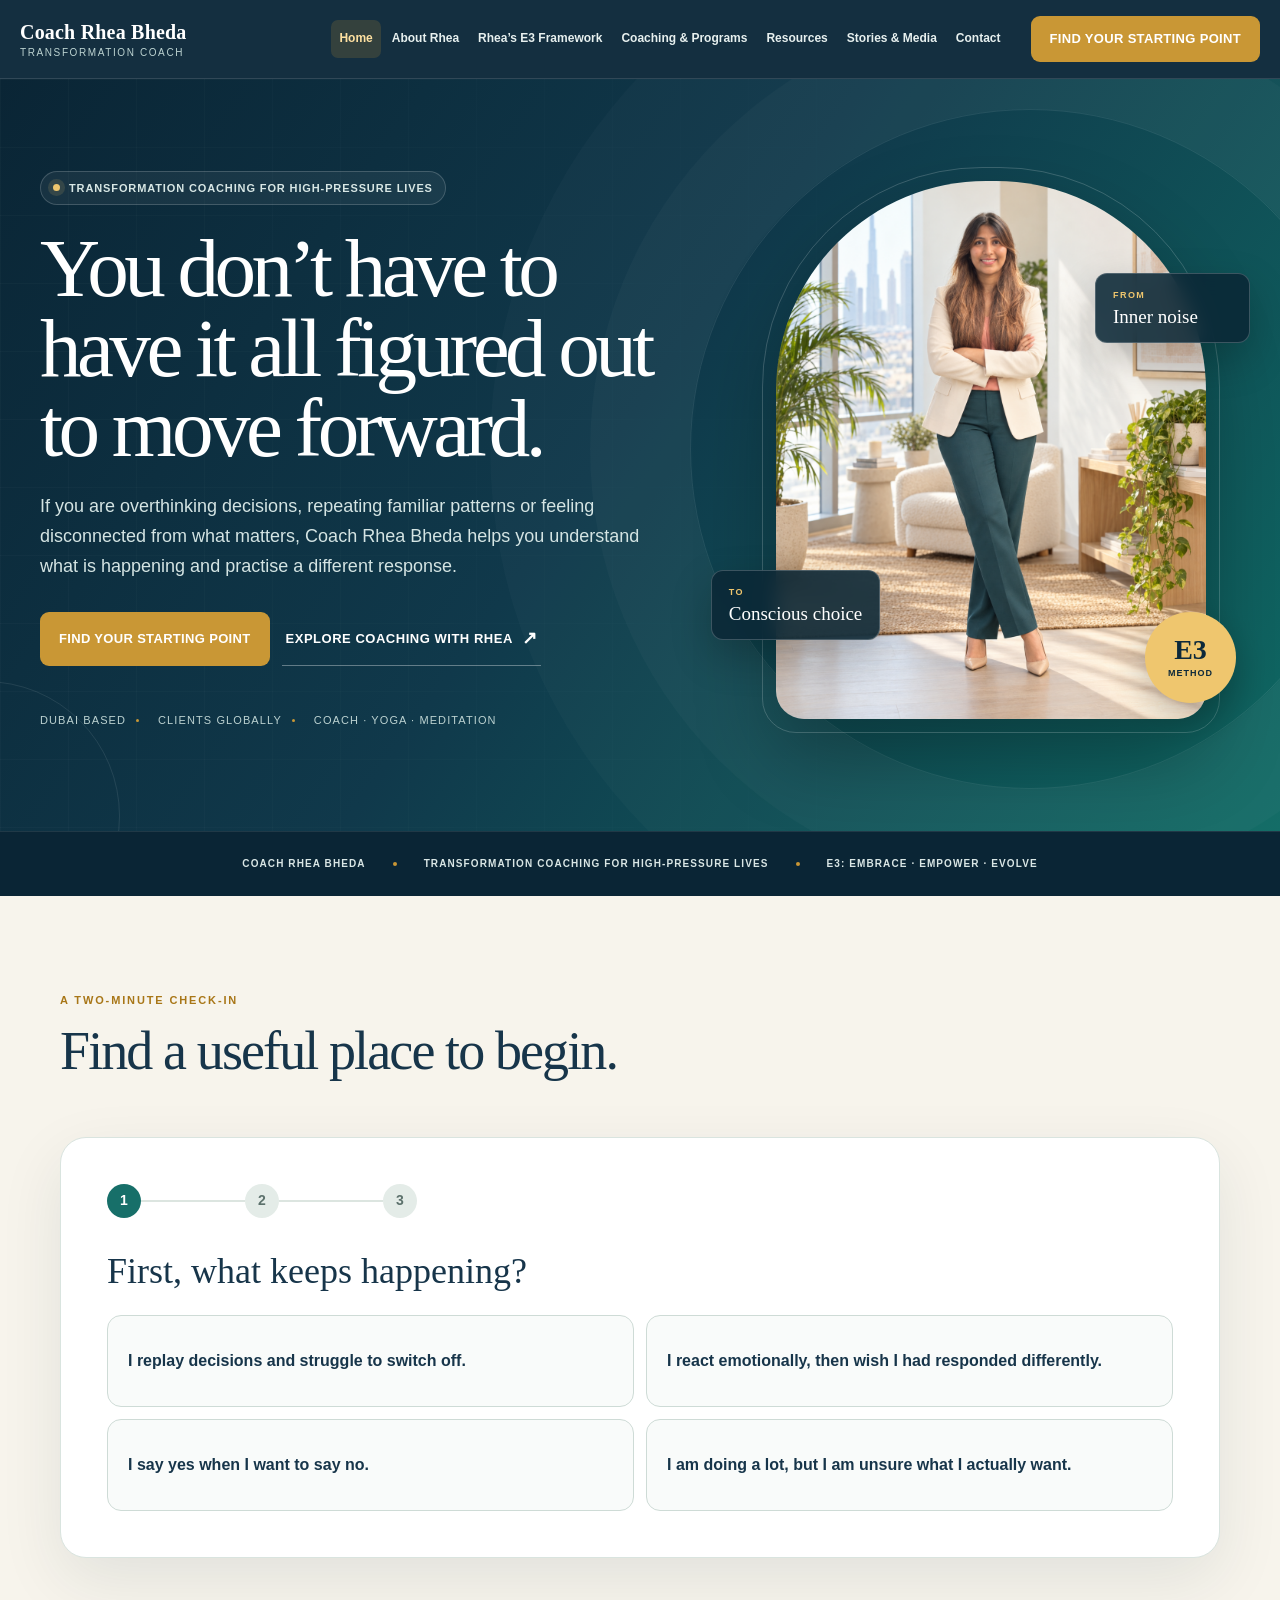
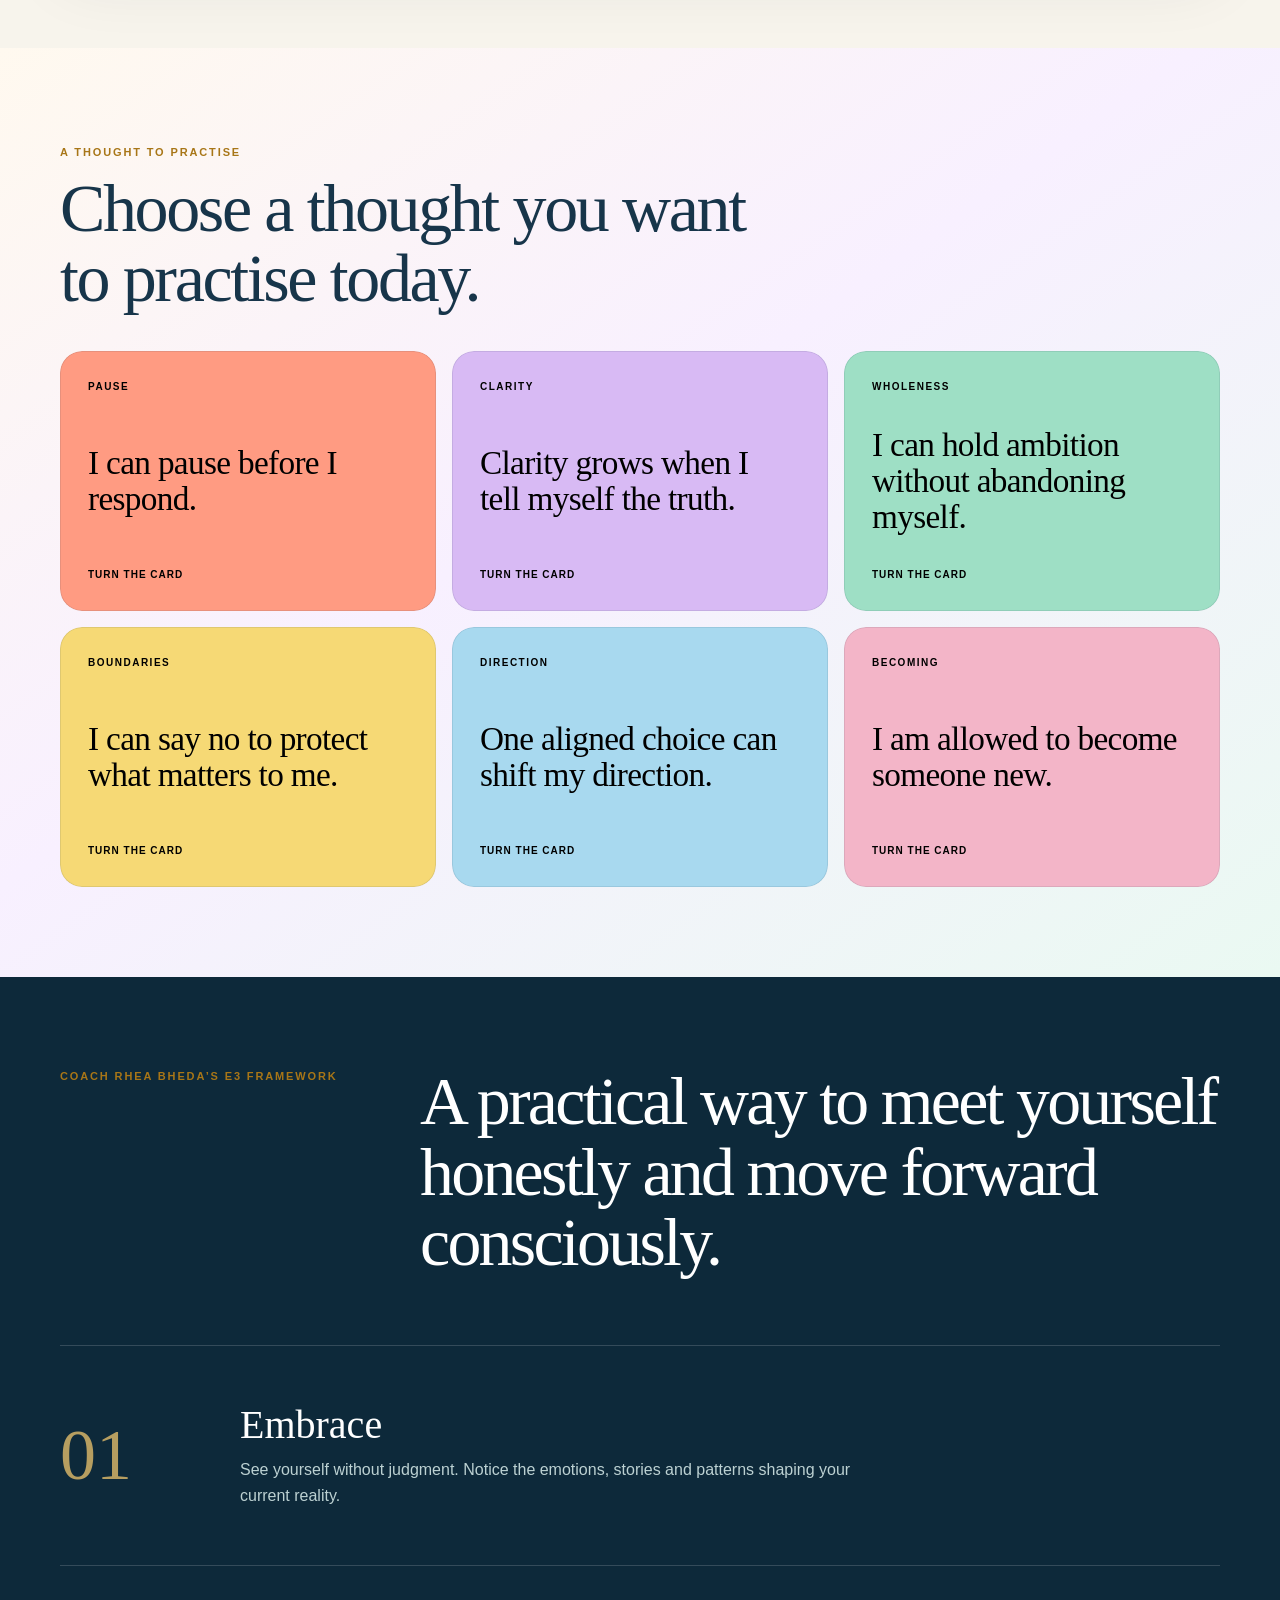
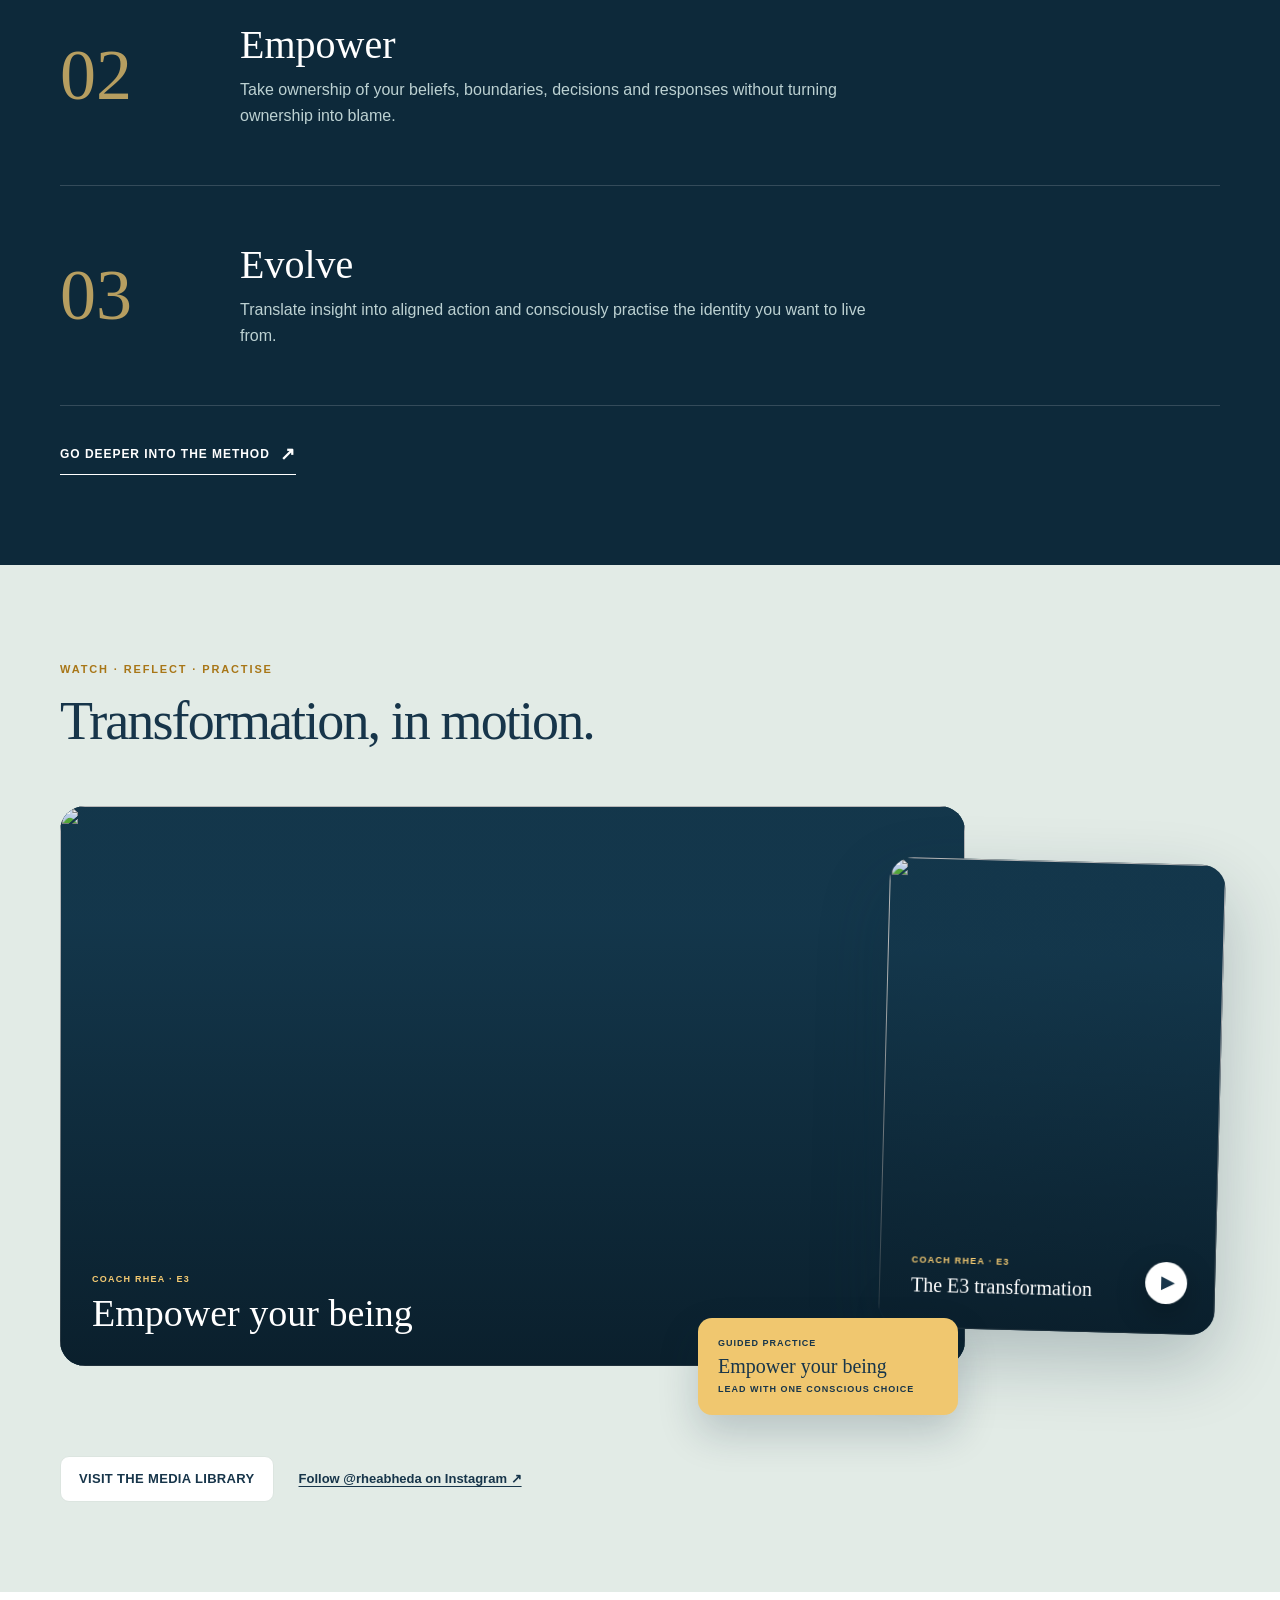
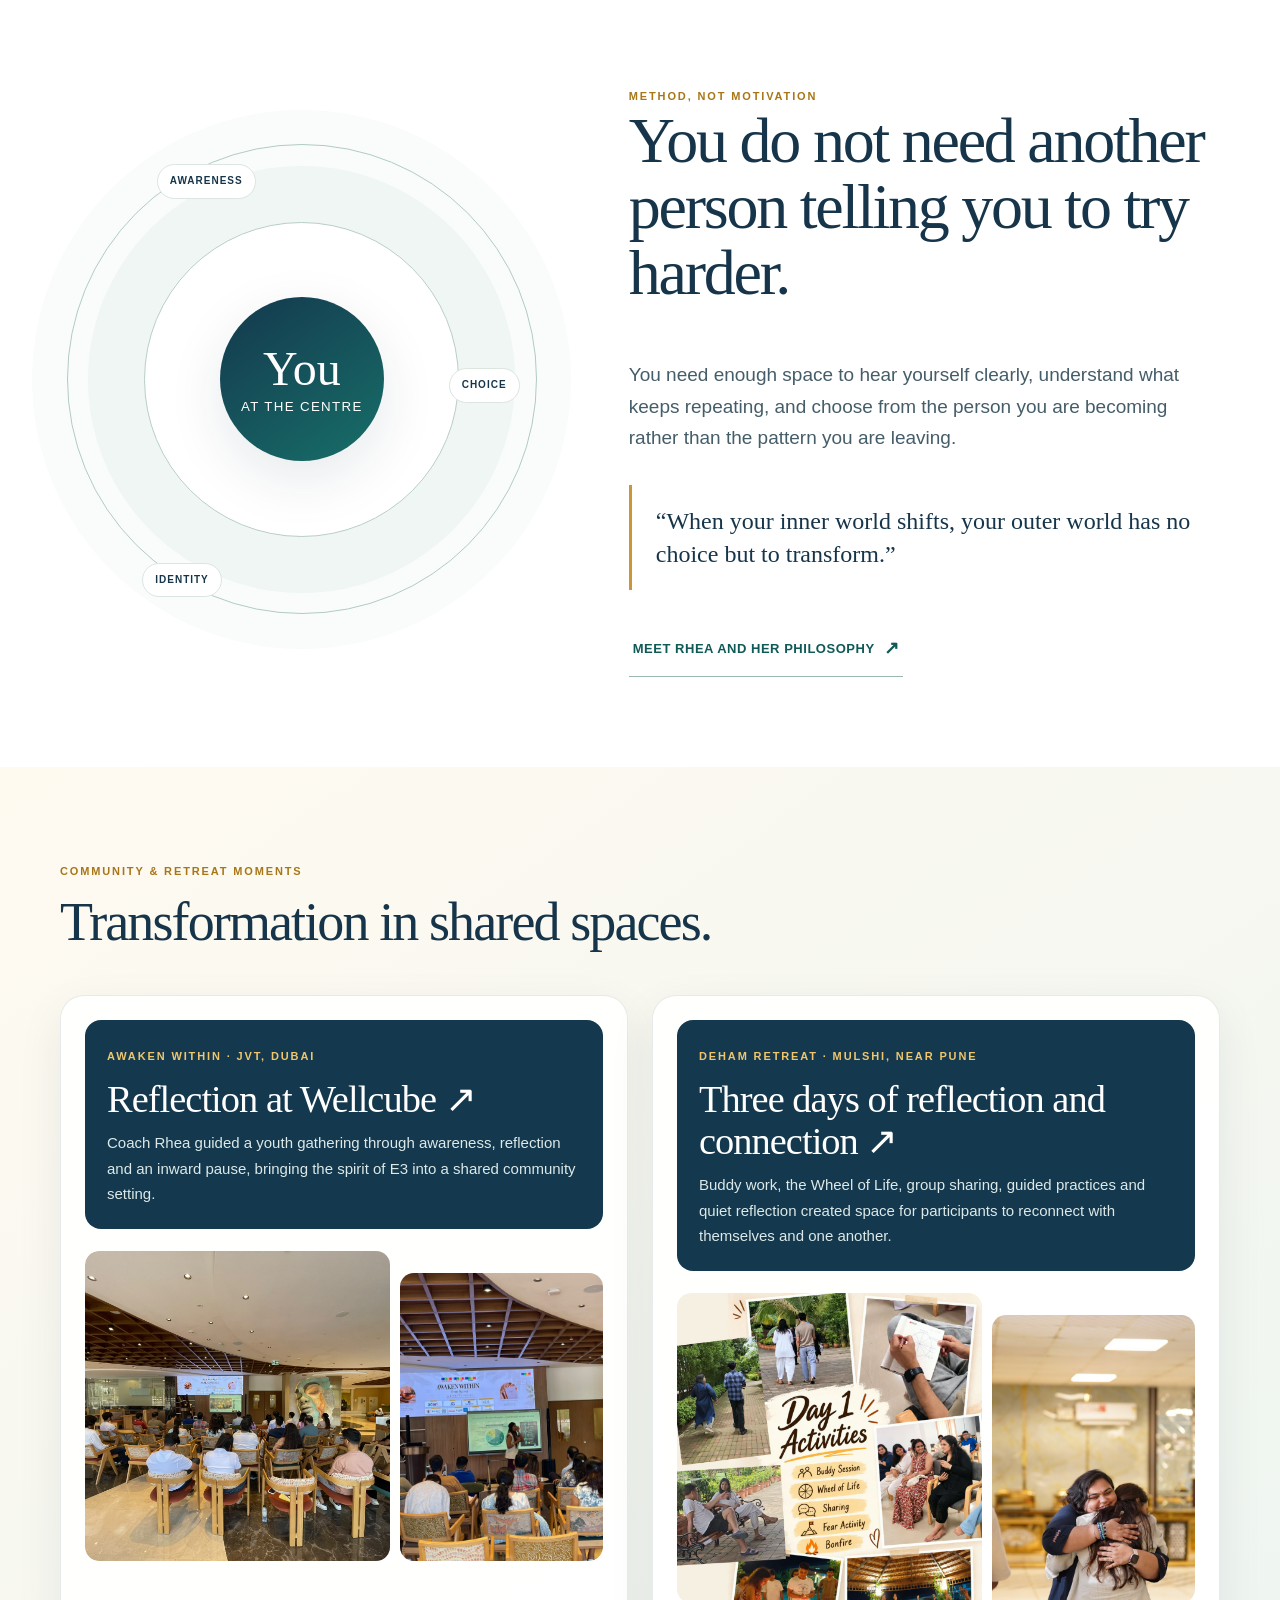
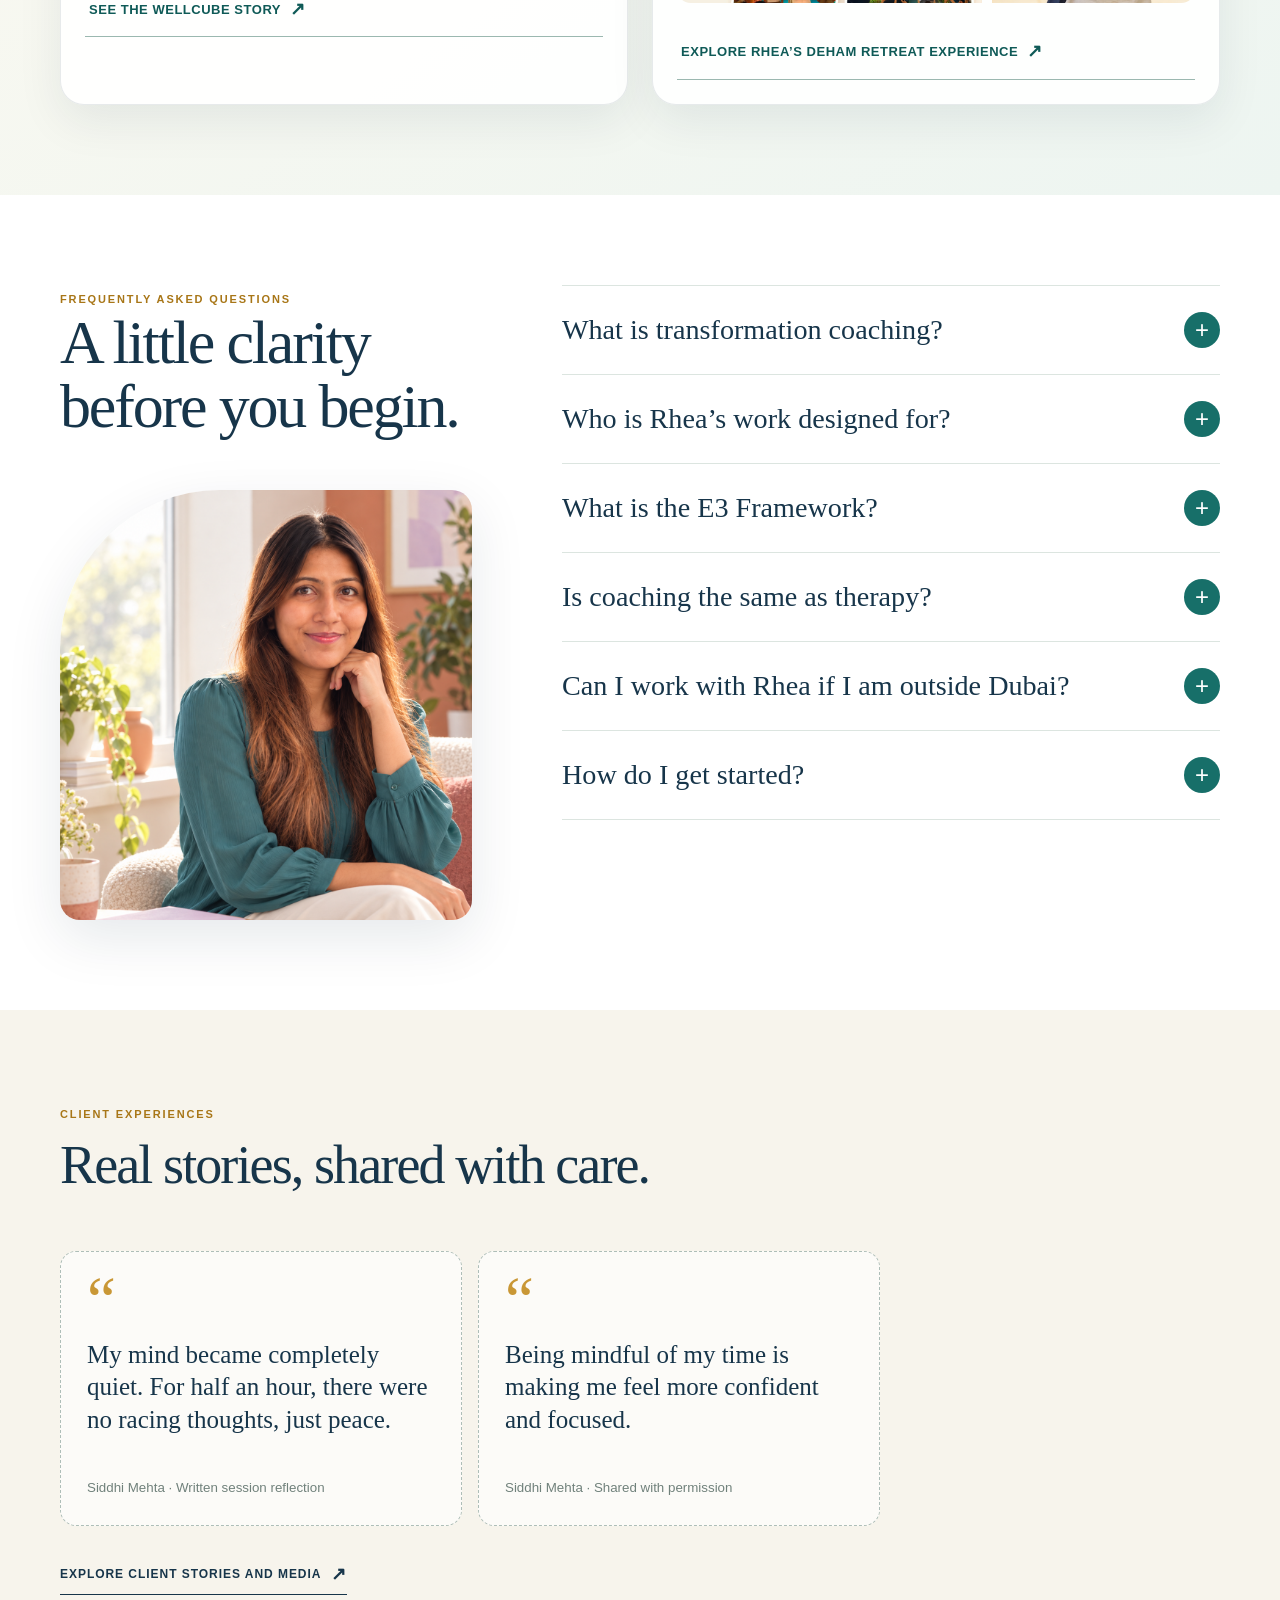
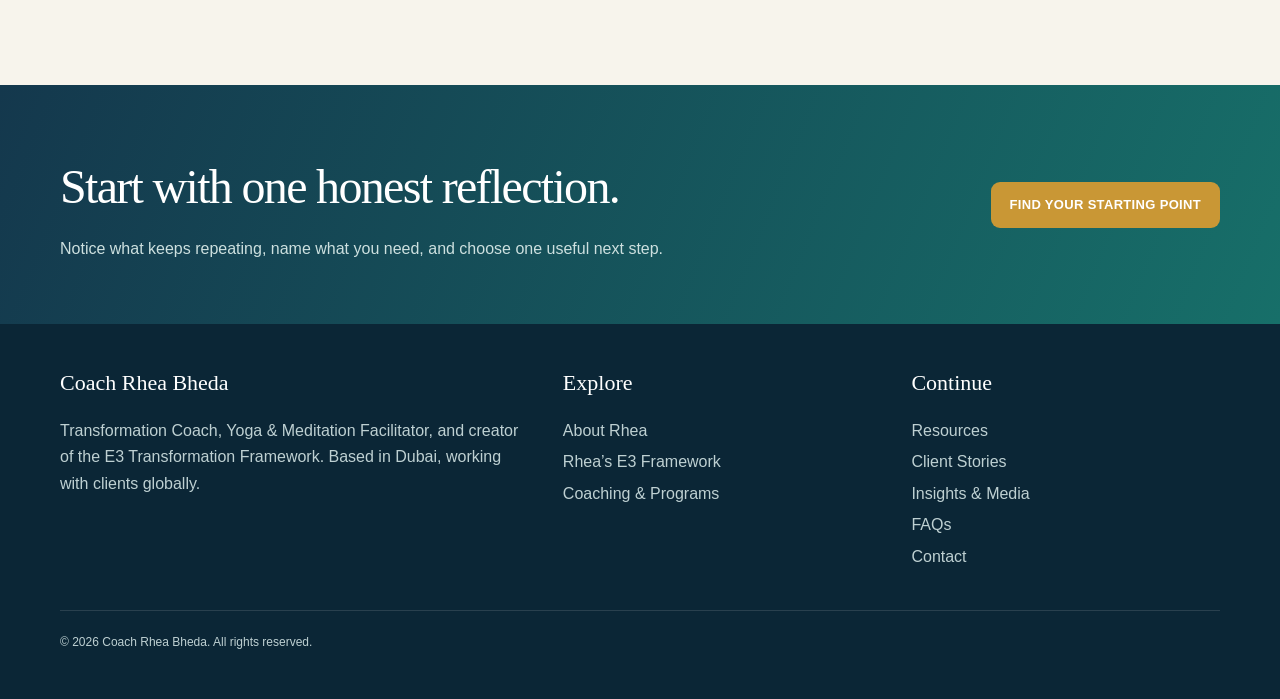
==== commit 907e7f5c: "Add Siddhi Mehta homepage testimonial" ====
--- a/index.html
+++ b/index.html
@@ -609,16 +609,19 @@
           <div class="testimonial-preview-grid two-up">
             <article class="testimonial-placeholder">
               <span class="placeholder-mark">“</span>
-              <p>Approved written client reflection will appear here.</p>
-              <small>Name and context placeholder</small>
+              <p>
+                My mind became completely quiet. For half an hour, there were
+                no racing thoughts, just peace.
+              </p>
+              <small>Siddhi Mehta · Written session reflection</small>
             </article>
             <article class="testimonial-placeholder">
               <span class="placeholder-mark">“</span>
               <p>
-                A specific experience, shared without promising identical
-                results.
+                Being mindful of my time is making me feel more confident and
+                focused.
               </p>
-              <small>Name and context placeholder</small>
+              <small>Siddhi Mehta · Shared with permission</small>
             </article>
           </div>
           <a class="inline-cta" href="insights.html#client-stories"
--- a/styles.css
+++ b/styles.css
@@ -89,9 +89,9 @@
 
 /* Experience, resources and program hierarchy */
 .affirmation-intro{display:block;max-width:760px;margin-bottom:38px}.affirmation-intro h2{margin:10px 0 0}
-.experience-corner{background:linear-gradient(145deg,#fffaf0,#edf5f1)}.experience-corner .section-head{margin-bottom:44px}.experience-grid{display:grid;grid-template-columns:repeat(2,minmax(0,1fr));gap:24px}.experience-highlight{display:flex;flex-direction:column;gap:22px;padding:24px;border:1px solid rgba(23,53,74,.1);border-radius:24px;background:rgba(255,255,255,.84);box-shadow:0 16px 46px rgba(13,41,58,.08)}.experience-highlight-copy h3{margin:9px 0 10px;font:500 clamp(28px,3vw,40px)/1.1 var(--serif);letter-spacing:-.025em}.experience-highlight-copy p{max-width:620px;margin:0;color:var(--muted);font-size:15px;line-height:1.7}.experience-highlight-copy h3 a:hover{text-decoration:underline;text-decoration-thickness:1px;text-underline-offset:5px}.experience-photo-pair{display:grid;grid-template-columns:1.2fr .8fr;gap:10px;height:310px}.experience-photo-pair img{width:100%;height:100%;object-fit:cover;border-radius:14px}.experience-photo-pair img:nth-child(2){margin-top:22px;height:calc(100% - 22px)}
+.experience-corner{overflow:hidden;background:linear-gradient(145deg,#fffaf0,#edf5f1)}.experience-corner .section-head{margin-bottom:44px}.experience-highlight-grid{display:grid;grid-template-columns:repeat(2,minmax(0,1fr));gap:24px;align-items:stretch}.experience-highlight{position:relative;min-width:0;overflow:hidden;display:flex;flex-direction:column;gap:22px;padding:24px;border:1px solid rgba(23,53,74,.1);border-radius:24px;background:rgba(255,255,255,.92);box-shadow:0 16px 46px rgba(13,41,58,.08)}.experience-highlight-copy{position:relative;z-index:1;padding:22px;border-radius:16px;color:#fff;background:#14384d}.experience-highlight-copy .eyebrow{color:#efc66e}.experience-highlight-copy h3{margin:9px 0 10px;color:#fff;font:500 clamp(28px,3vw,40px)/1.1 var(--serif);letter-spacing:-.025em}.experience-highlight-copy p{max-width:620px;margin:0;color:#dce9e8;font-size:15px;line-height:1.7}.experience-highlight-copy a{color:#fff}.experience-highlight-copy h3 a:hover{text-decoration:underline;text-decoration-thickness:1px;text-underline-offset:5px}.experience-photo-pair{display:grid;grid-template-columns:1.2fr .8fr;gap:10px;height:310px;overflow:hidden;border-radius:14px}.experience-photo-pair img{width:100%;height:100%;min-width:0;object-fit:cover;border-radius:14px}.experience-photo-pair img:nth-child(2){margin-top:22px;height:calc(100% - 22px)}.faq-section{position:relative;z-index:1;clear:both}
 .program-process-grid{display:grid;grid-template-columns:repeat(3,minmax(0,1fr));gap:18px;margin:0 0 32px}.program-process{min-height:250px;padding:27px;border:1px solid var(--line);border-radius:18px;background:var(--paper)}.program-process .num{display:block;margin-bottom:26px;color:var(--gold);font:500 35px/1 var(--serif)}.program-process h3{margin:0 0 12px;font:500 25px/1.15 var(--serif);letter-spacing:-.02em}.program-process p{margin:0;color:var(--muted);font-size:14px;line-height:1.7}
 .event-archive{background:linear-gradient(145deg,#edf5f1,#fff8e8)}.event-archive-gallery{display:grid;grid-template-columns:repeat(4,minmax(0,1fr));grid-auto-rows:260px;gap:14px}.event-photo{margin:0;overflow:hidden;border:5px solid #fff;border-radius:18px;background:#fff;box-shadow:0 14px 40px rgba(13,41,58,.1)}.event-photo-wide{grid-column:span 2}.event-photo img{width:100%;height:100%;object-fit:cover}.event-photo:first-child img{object-position:center 48%}
 .section-head>.eyebrow+.text-link{margin-top:16px}.section-head p{max-width:680px;font-size:16px;line-height:1.7}.page-hero-inner>.eyebrow+h1{margin-top:18px}.page-hero h1+.page-hero p{margin-top:20px}.featured-program .section-head{margin-bottom:44px}
-@media(max-width:900px){.experience-grid{grid-template-columns:1fr}.program-process-grid{grid-template-columns:repeat(2,minmax(0,1fr))}.event-archive-gallery{grid-template-columns:repeat(2,minmax(0,1fr));grid-auto-rows:240px}}
-@media(max-width:560px){.section-head{margin-bottom:32px}.section-head h2{margin:9px 0 13px;font-size:clamp(33px,10.5vw,44px)}.section-head p{font-size:15px;line-height:1.65}.page-hero h1{font-size:clamp(42px,12.5vw,56px)}.page-hero p{font-size:16px;line-height:1.65}.experience-highlight{padding:18px}.experience-photo-pair{height:240px}.experience-highlight-copy h3{font-size:30px}.program-process-grid{grid-template-columns:1fr}.program-process{min-height:0;padding:23px}.program-process .num{margin-bottom:18px}.event-archive-gallery{grid-auto-rows:190px;gap:9px}.event-photo{border-width:4px}.event-photo-wide{grid-column:span 2}}
+@media(max-width:900px){.experience-highlight-grid{grid-template-columns:1fr}.program-process-grid{grid-template-columns:repeat(2,minmax(0,1fr))}.event-archive-gallery{grid-template-columns:repeat(2,minmax(0,1fr));grid-auto-rows:240px}}
+@media(max-width:560px){.section-head{margin-bottom:32px}.section-head h2{margin:9px 0 13px;font-size:clamp(33px,10.5vw,44px)}.section-head p{font-size:15px;line-height:1.65}.page-hero h1{font-size:clamp(42px,12.5vw,56px)}.page-hero p{font-size:16px;line-height:1.65}.experience-highlight{padding:16px;gap:16px}.experience-highlight-copy{padding:18px}.experience-photo-pair{height:240px}.experience-highlight-copy h3{font-size:30px}.program-process-grid{grid-template-columns:1fr}.program-process{min-height:0;padding:23px}.program-process .num{margin-bottom:18px}.event-archive-gallery{grid-auto-rows:190px;gap:9px}.event-photo{border-width:4px}.event-photo-wide{grid-column:span 2}}
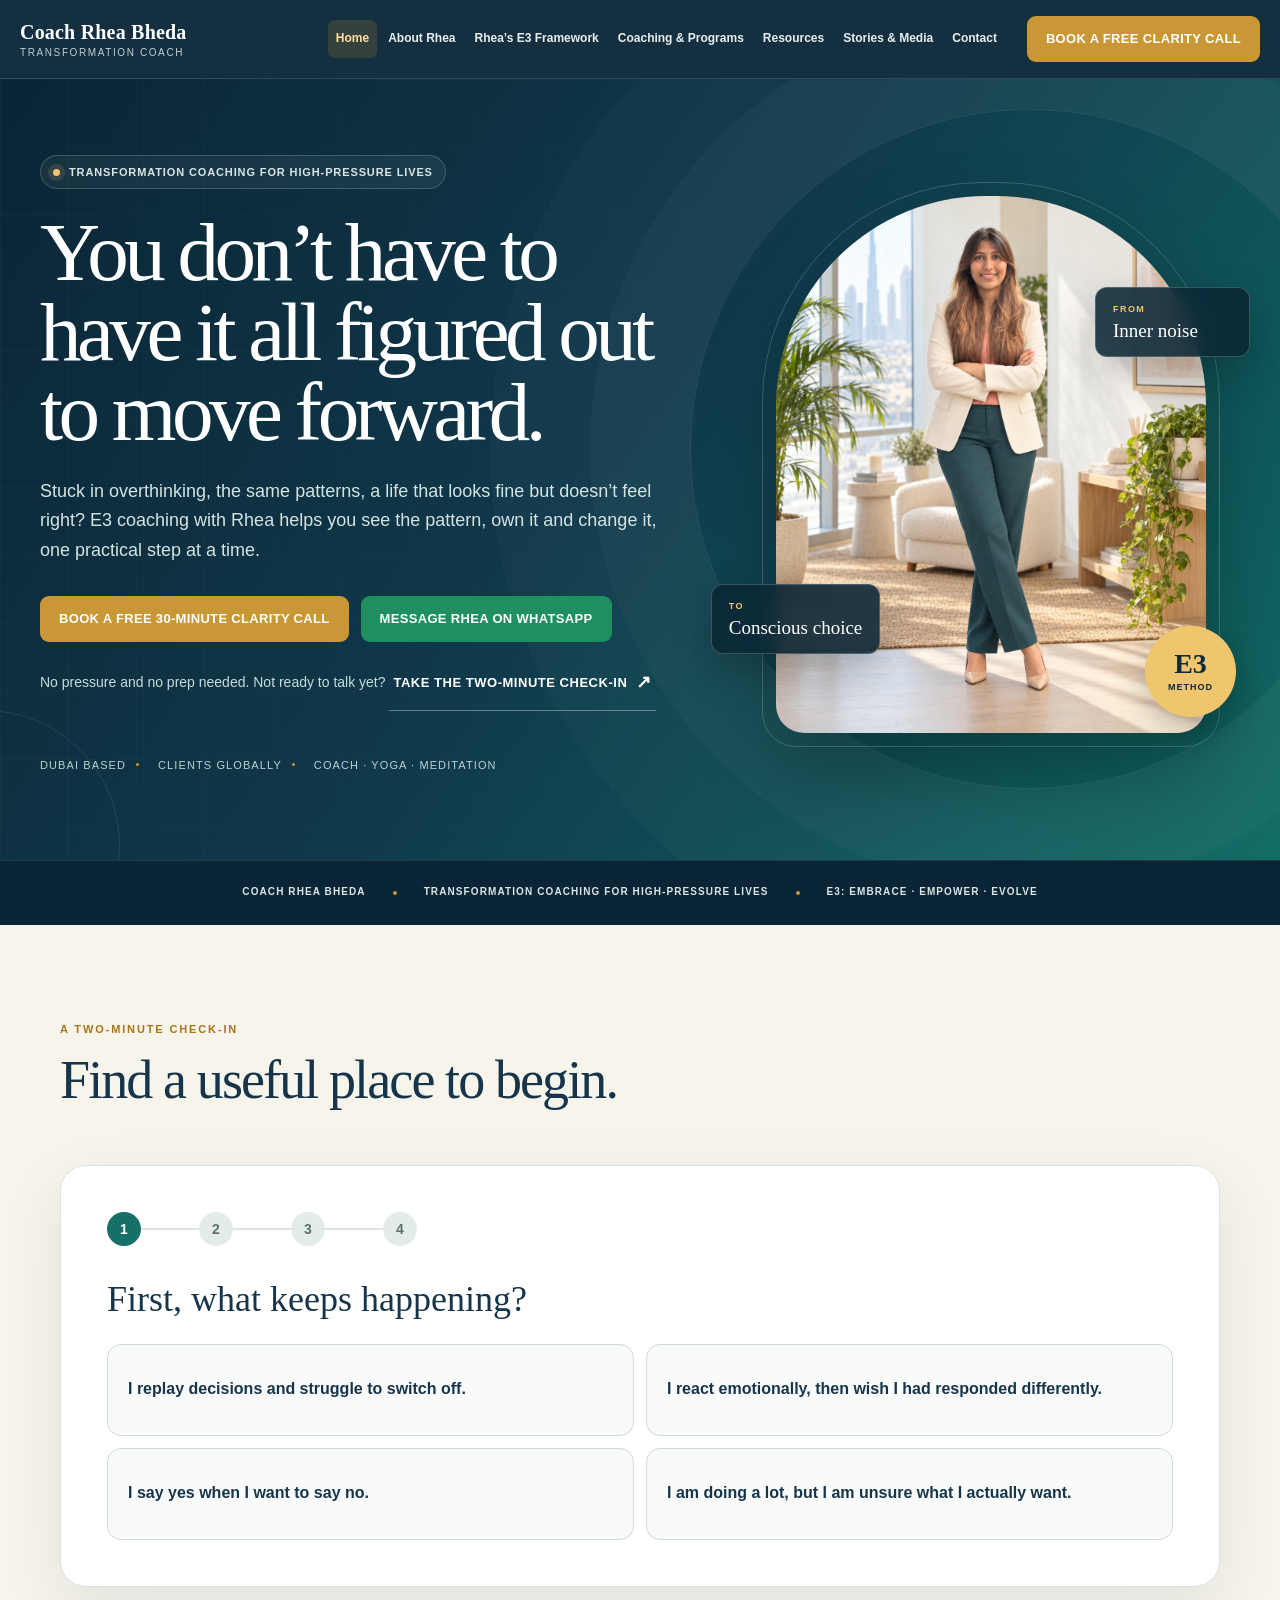
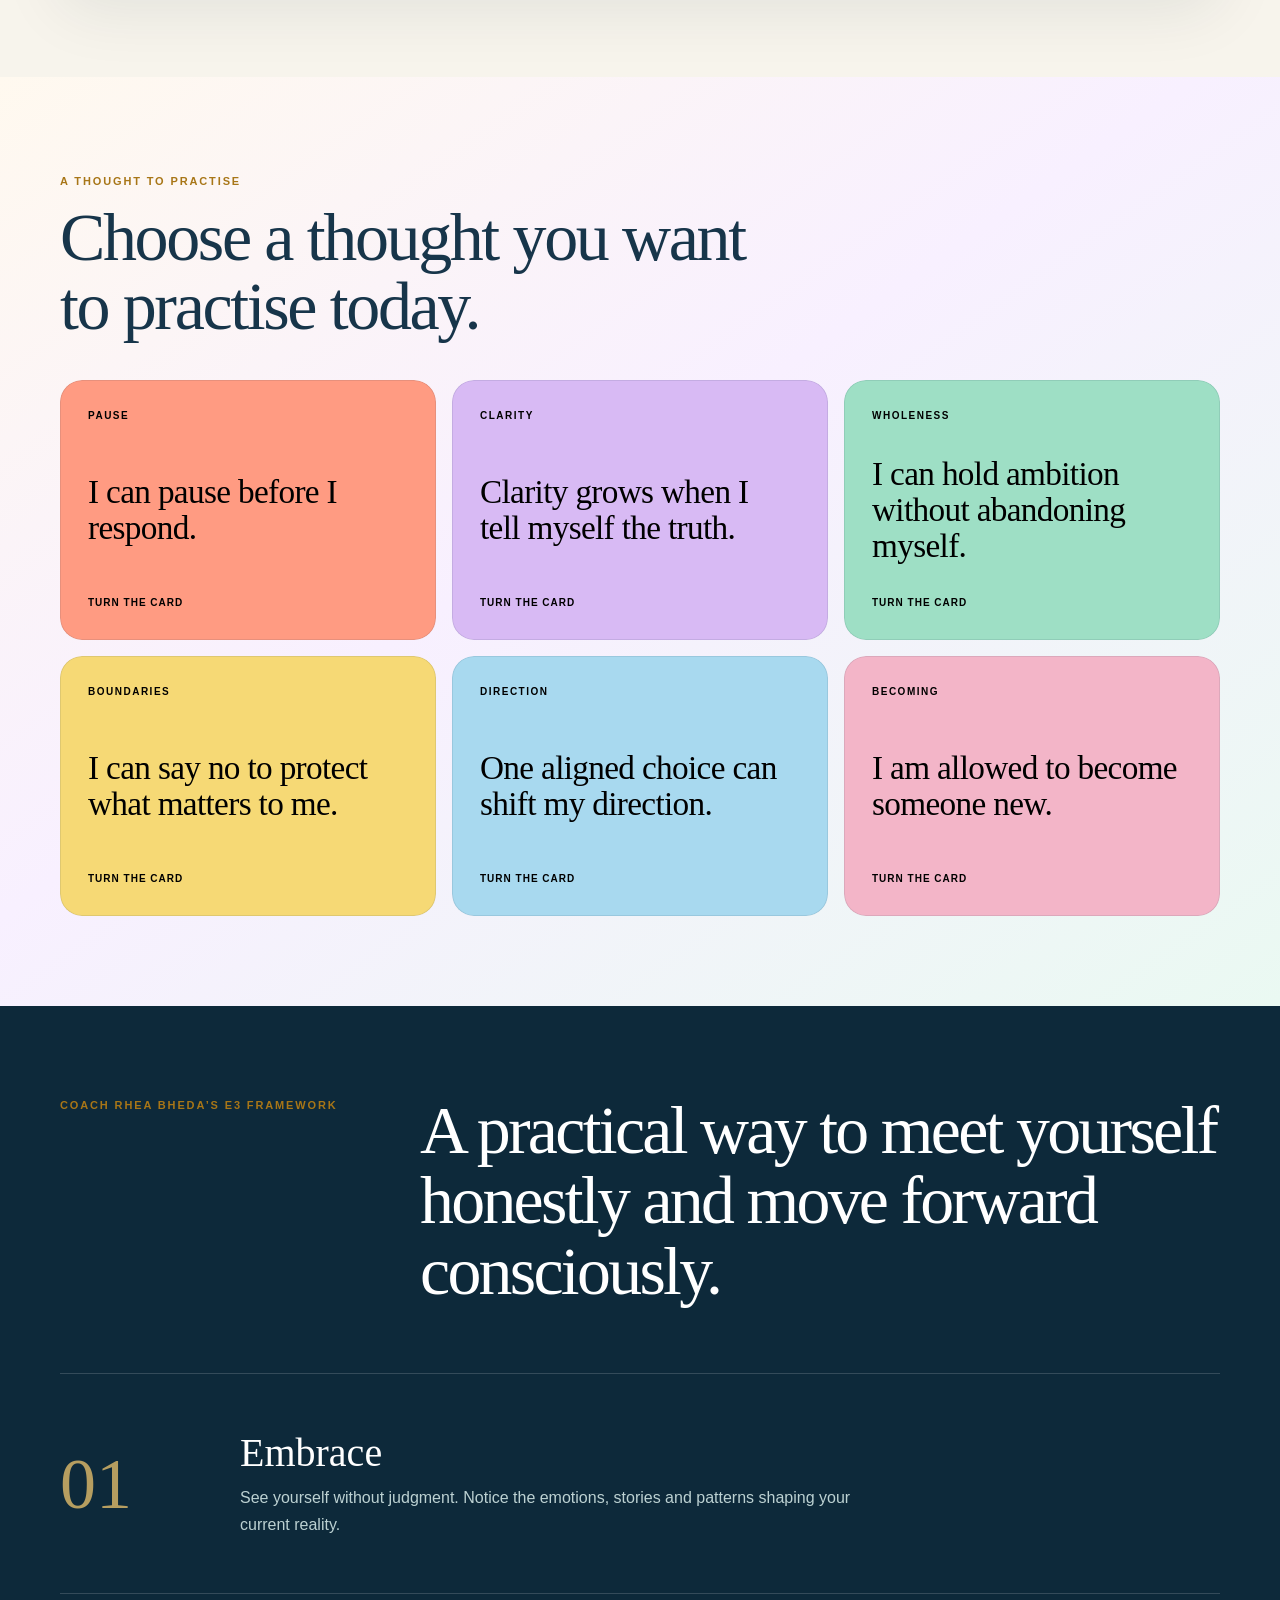
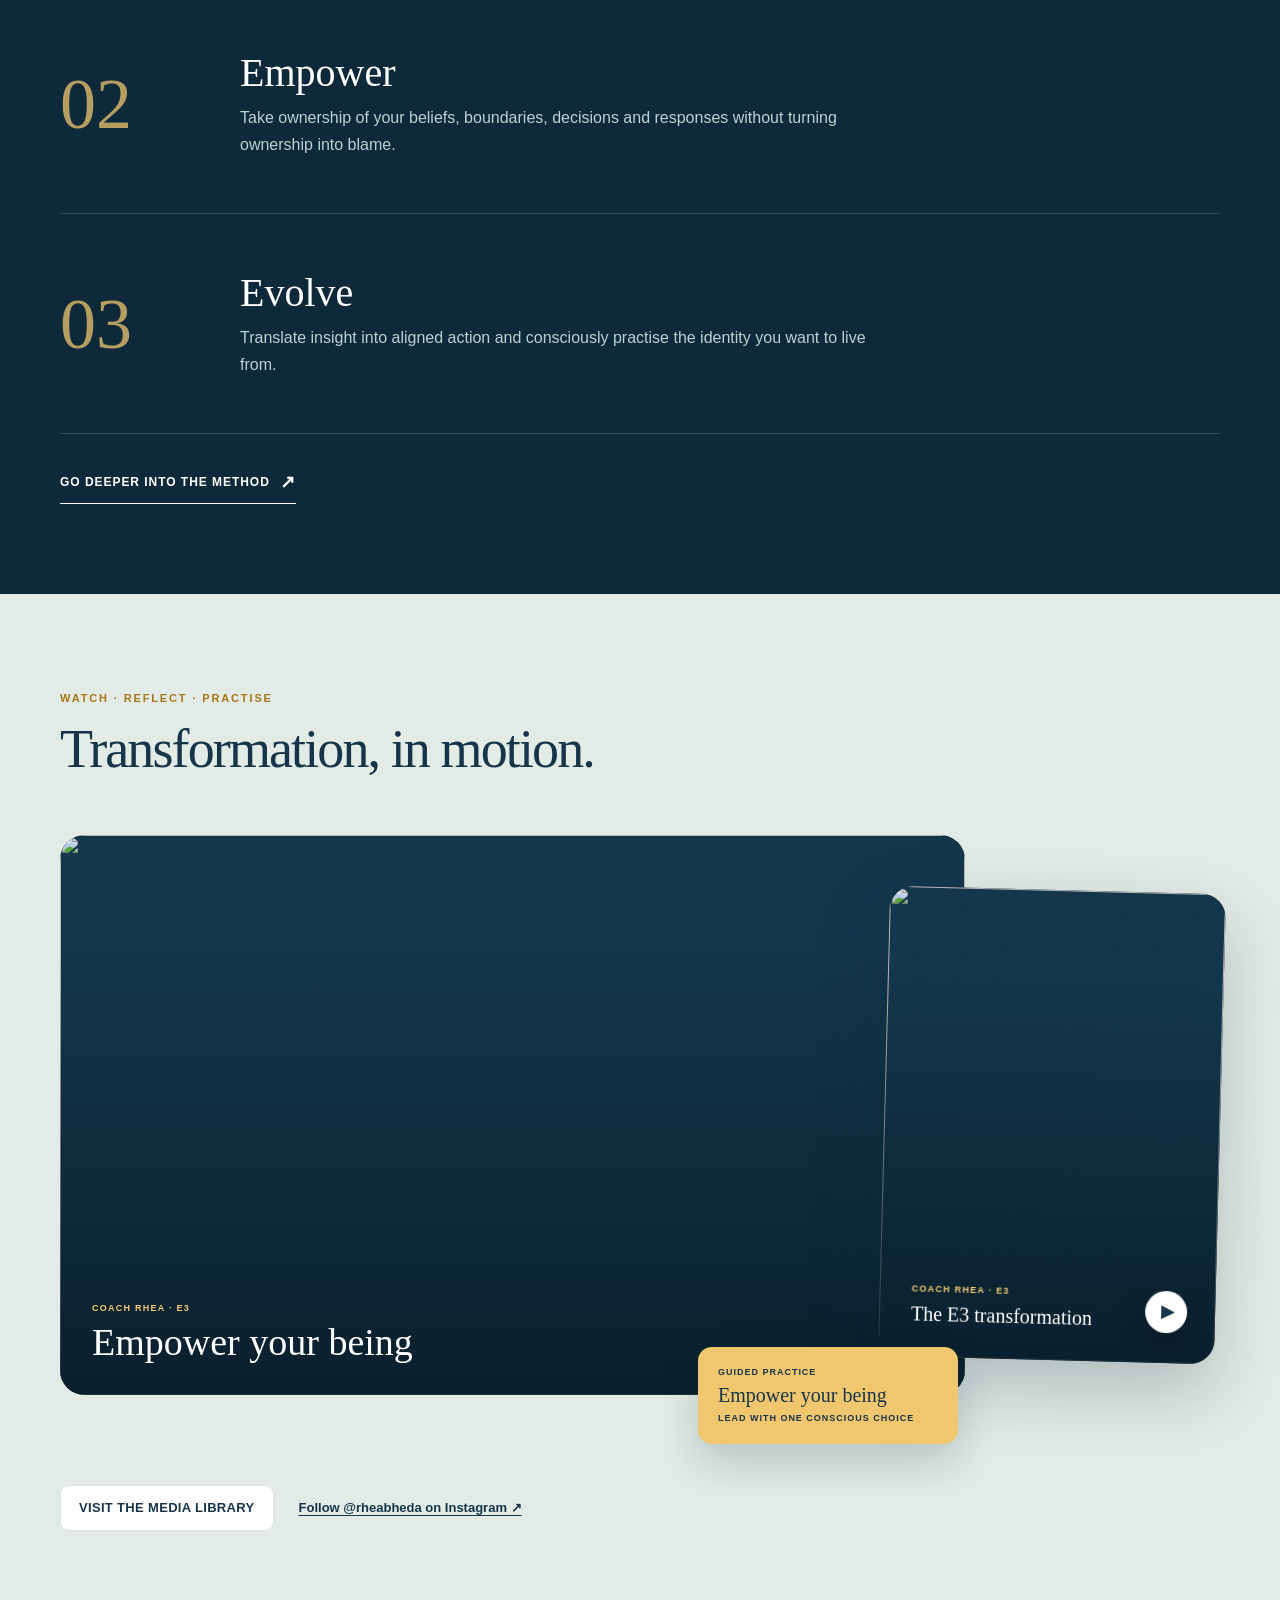
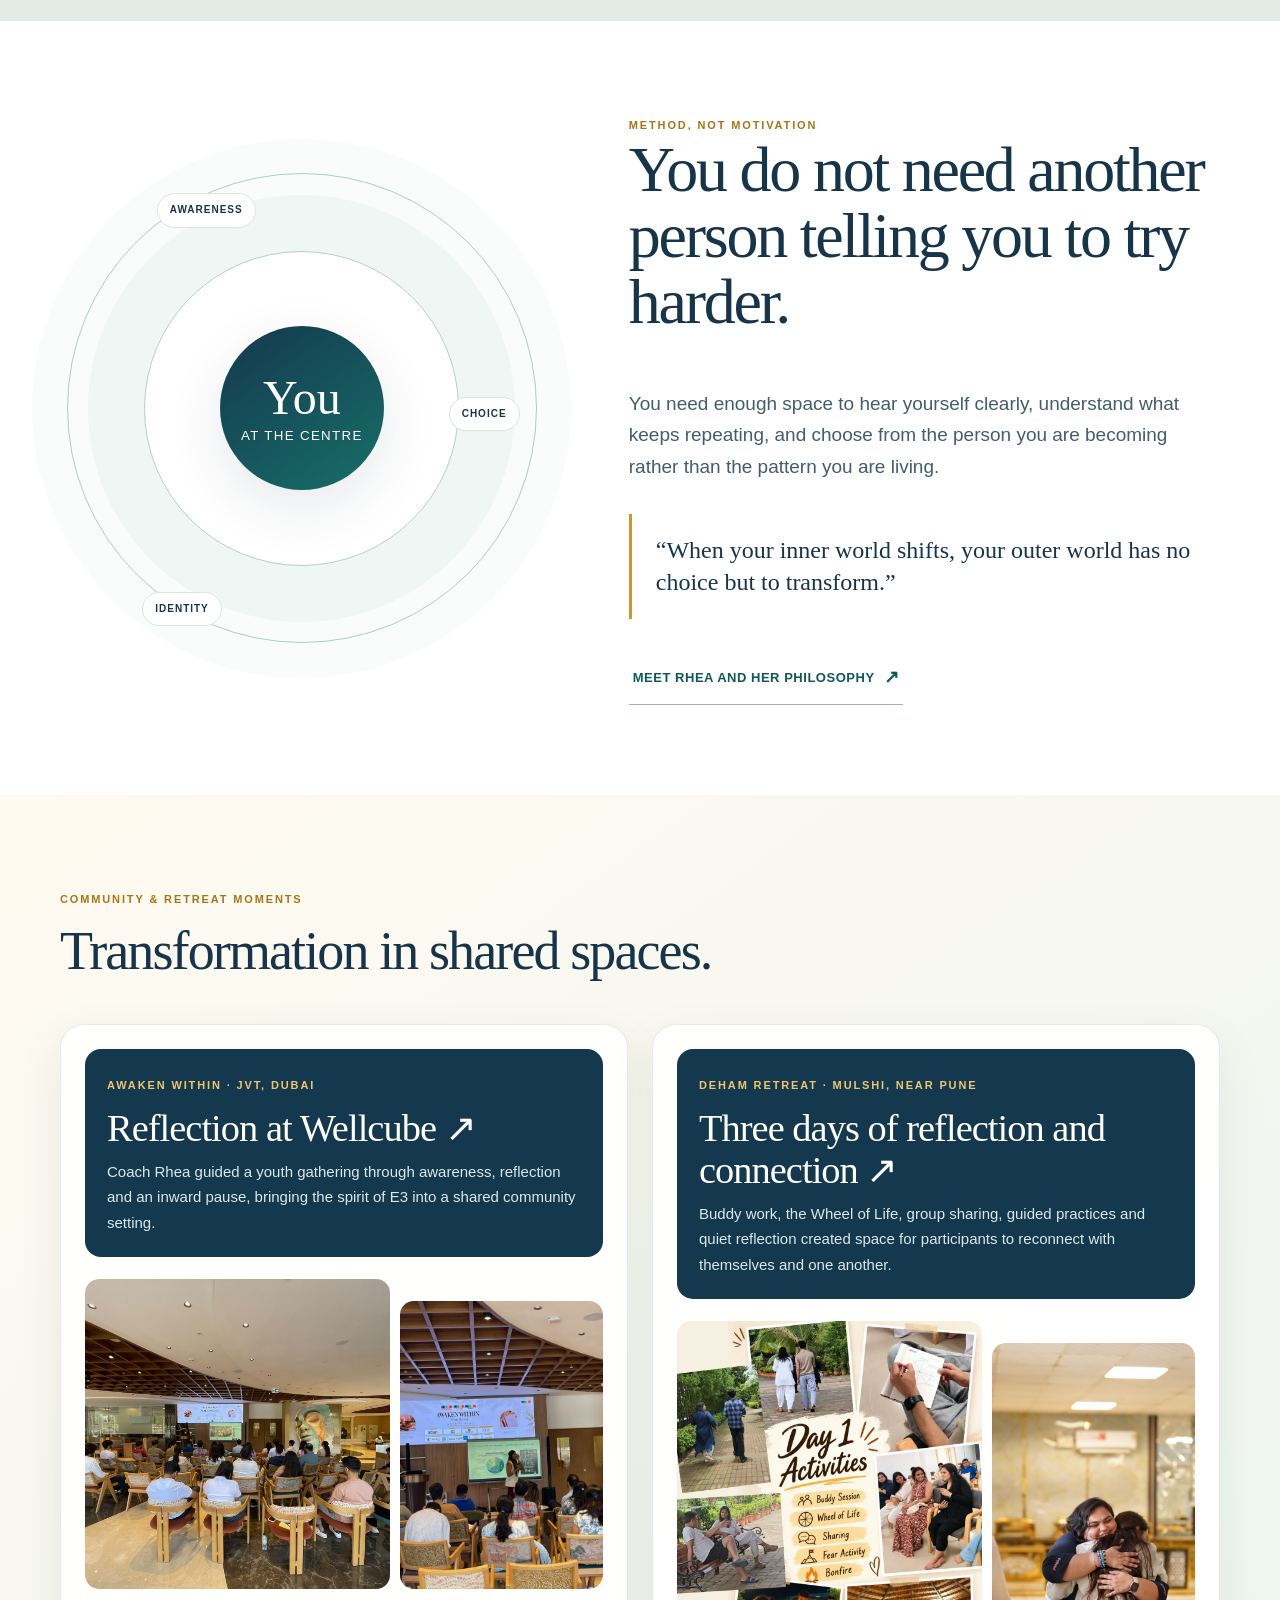
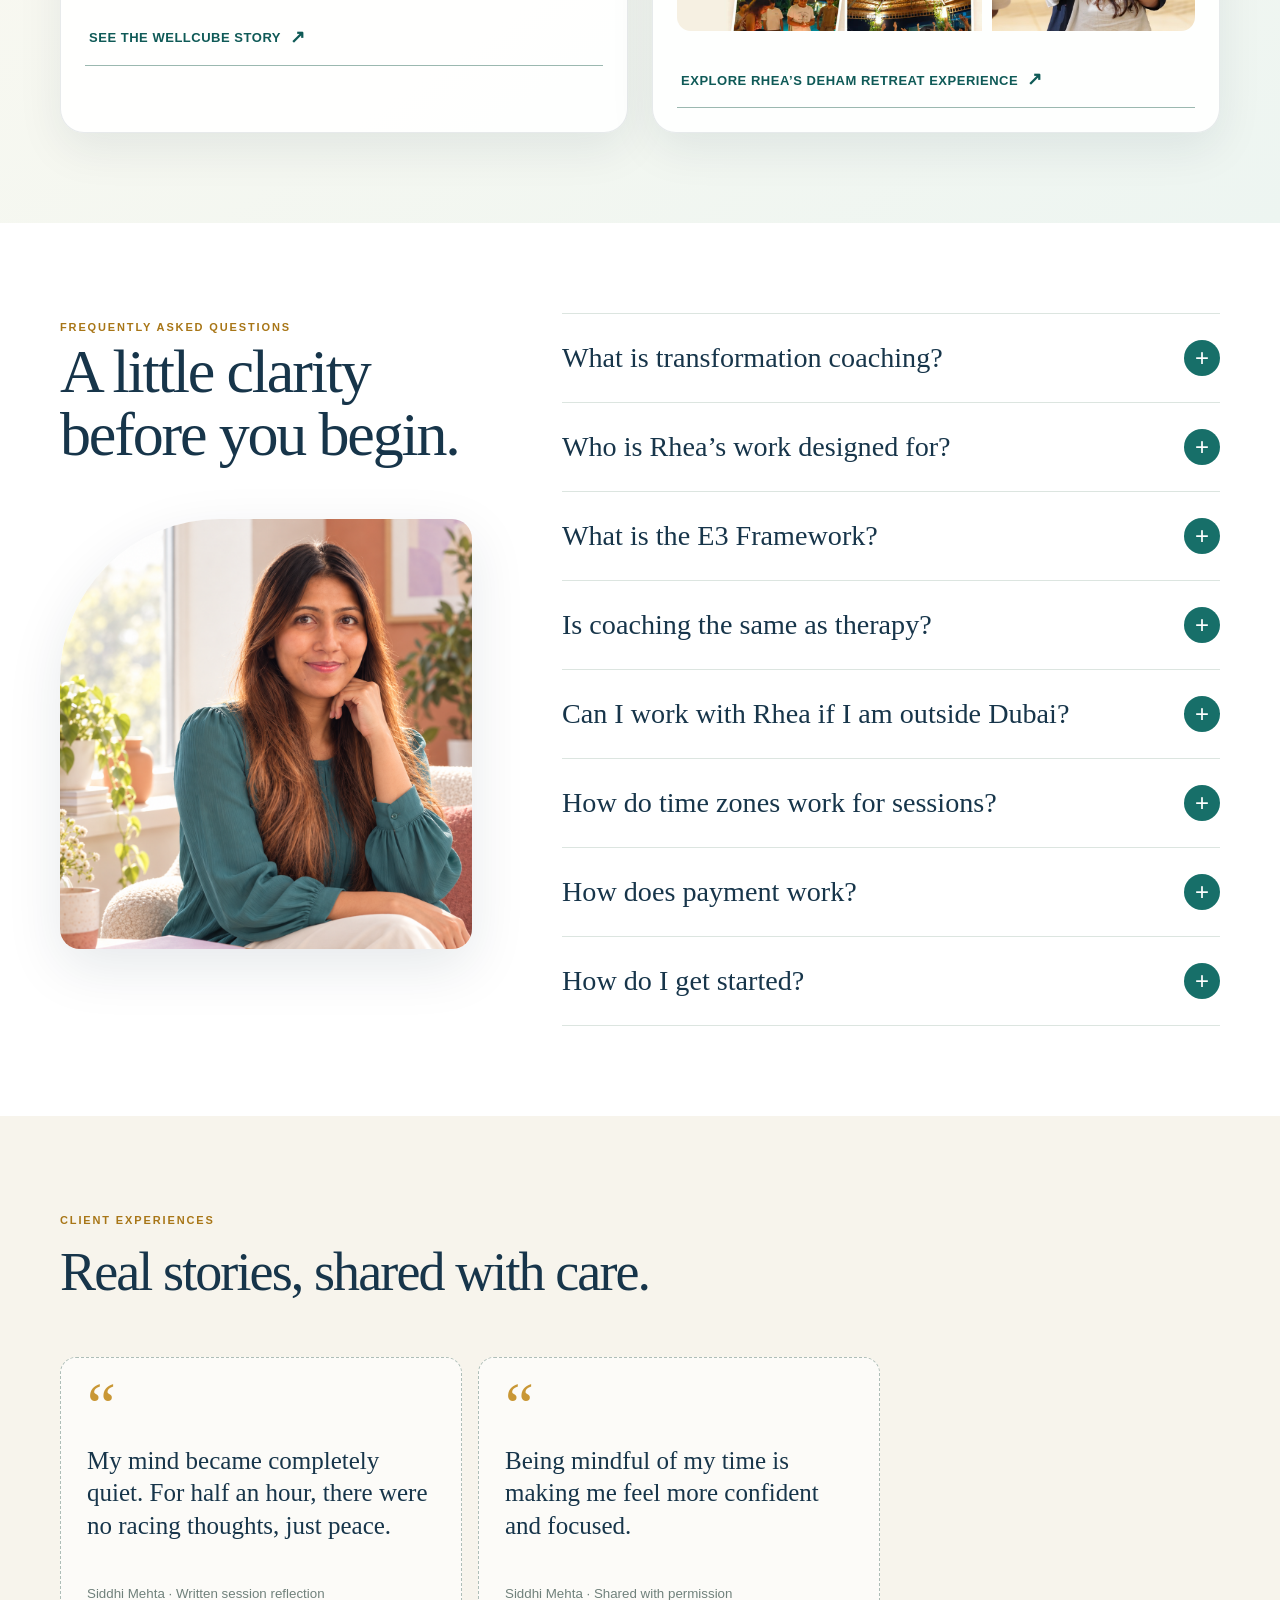
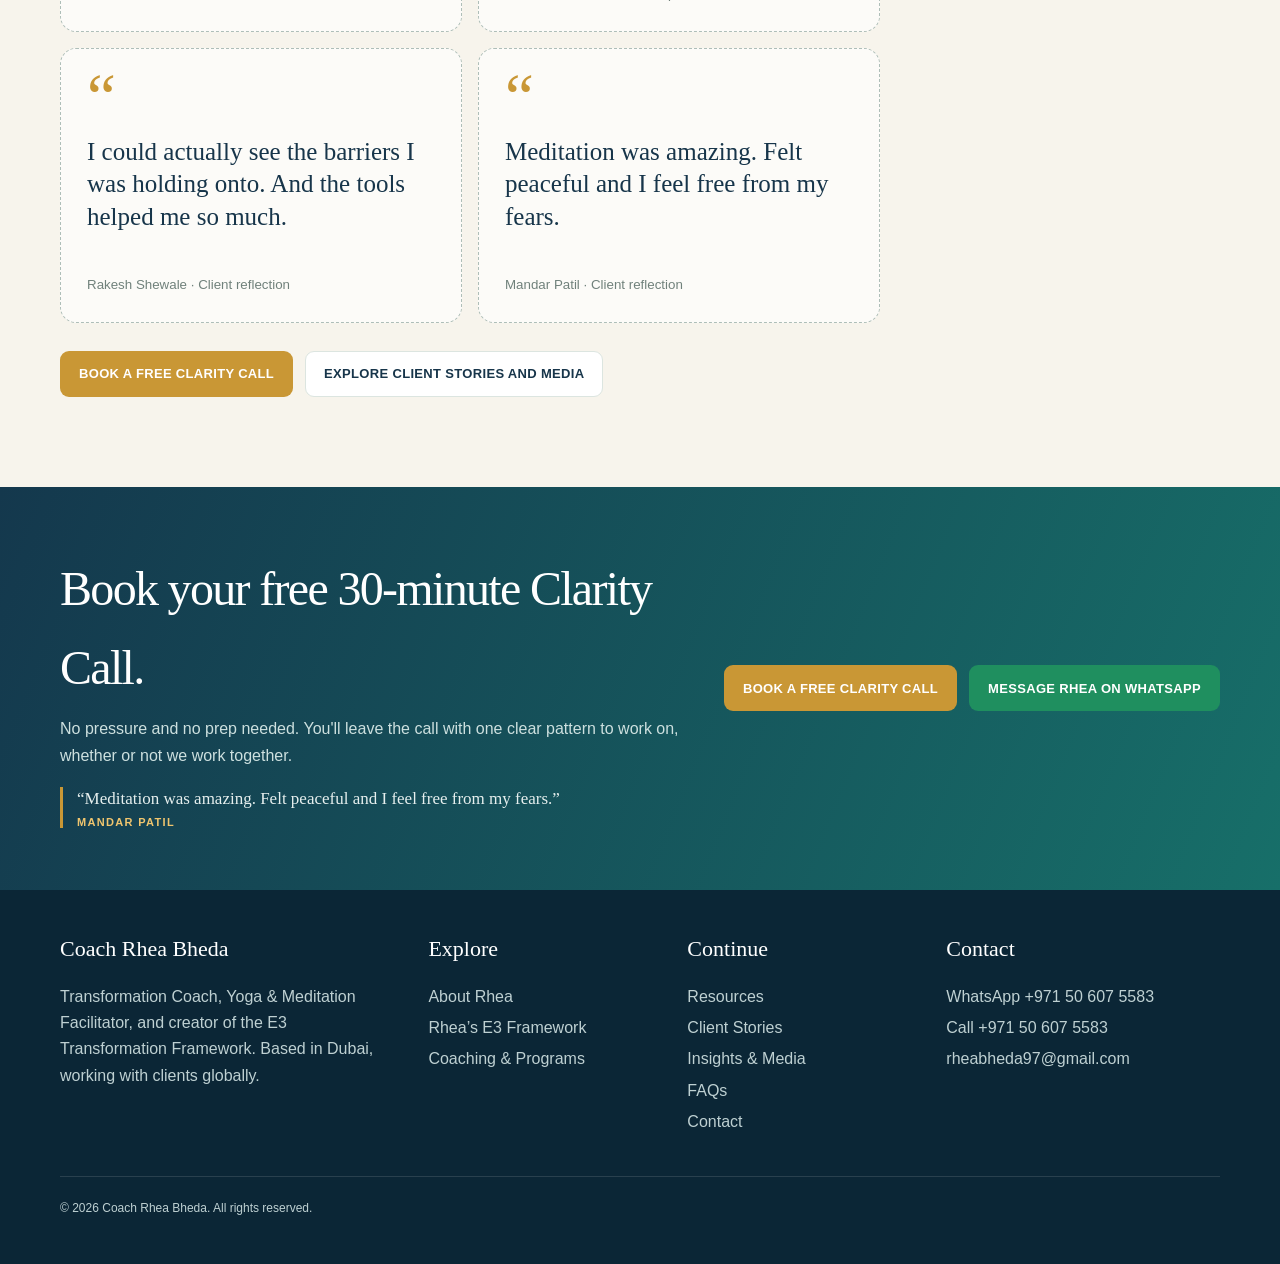
==== commit e795aa6e: "Add Clarity Call funnel, contact details and new testimonials - Book a free Clarity Call and WhatsAp" ====
--- a/index.html
+++ b/index.html
@@ -23,16 +23,29 @@
             >
             <h1>You don’t have to have it all figured out to move forward.</h1>
             <p class="hero-lead">
-              If you are overthinking decisions, repeating familiar patterns or
-              feeling disconnected from what matters, Coach Rhea Bheda helps you
-              understand what is happening and practise a different response.
+              Stuck in overthinking, the same patterns, a life that looks fine
+              but doesn’t feel right? E3 coaching with Rhea helps you see the
+              pattern, own it and change it, one practical step at a time.
             </p>
             <div class="hero-actions">
-              <a class="button" href="#check-in">Find your starting point</a>
-              <a class="text-link" href="programs.html#coaching"
-                >Explore coaching with Rhea <span>↗</span></a
-              >
-            </div>
+              <a class="button" href="contact.html#book"
+                >Book a free 30-minute Clarity Call</a
+              >
+              <a
+                    class="button whatsapp"
+                    data-whatsapp
+                    href="https://wa.me/971506075583"
+                    target="_blank"
+                    rel="noopener noreferrer"
+                    >Message Rhea on WhatsApp</a
+                  >
+            </div>
+            <p class="hero-reassure">
+              No pressure and no prep needed. Not ready to talk yet?
+              <a class="text-link" href="#check-in"
+                >Take the two-minute check-in <span>↗</span></a
+              >
+            </p>
             <div
               class="hero-micro-proof"
               aria-label="Rhea's professional focus"
@@ -81,7 +94,7 @@
           <div class="checkin-shell" data-checkin>
             <div class="checkin-progress" aria-label="Check-in progress">
               <span class="is-active">1</span><i></i><span>2</span><i></i
-              ><span>3</span>
+              ><span>3</span><i></i><span>4</span>
             </div>
             <div class="checkin-step" data-checkin-step="pattern">
               <p class="activity-kicker">First, what keeps happening?</p>
@@ -120,6 +133,60 @@
                 ← Change my first answer
               </button>
             </div>
+            <form
+              class="checkin-step"
+              data-checkin-step="lead"
+              hidden
+              novalidate
+            >
+              <p class="activity-kicker">Where should Rhea send your result?</p>
+              <div class="checkin-lead">
+                <label class="field"
+                  >Name<input
+                    name="name"
+                    type="text"
+                    autocomplete="name"
+                    maxlength="120"
+                    required
+                    placeholder="Your name"
+                /></label>
+                <label class="field"
+                  >Email<input
+                    name="email"
+                    type="email"
+                    autocomplete="email"
+                    maxlength="254"
+                    required
+                    placeholder="you@example.com"
+                /></label>
+                <label class="field"
+                  >WhatsApp number<input
+                    name="phone"
+                    type="tel"
+                    autocomplete="tel"
+                    maxlength="40"
+                    required pattern="[+0-9][0-9 \(\)\-]{5,}"
+                    placeholder="+971 50 000 0000"
+                /></label>
+              </div>
+              <label class="contact-honeypot" aria-hidden="true"
+                >Website<input
+                  name="website"
+                  type="text"
+                  tabindex="-1"
+                  autocomplete="off"
+              /></label>
+              <div class="checkin-lead-actions">
+                <button class="button" type="submit">Show my result</button>
+                <button class="activity-back" type="button" data-checkin-lead-back>
+                  ← Change my answer
+                </button>
+              </div>
+              <p class="checkin-lead-note">
+                Rhea receives your details and answers so she can follow up
+                personally. They are never shown publicly.
+              </p>
+            </form>
             <div
               class="checkin-result"
               data-checkin-result
@@ -136,6 +203,25 @@
                 <button class="activity-back" type="button" data-checkin-reset>
                   Start again
                 </button>
+              </div>
+              <div class="checkin-call">
+                <p>
+                  Want to talk through your result with Rhea? Book a free
+                  30-minute Clarity Call.
+                </p>
+                <div class="cta-actions">
+                  <a class="button" href="contact.html#book"
+                    >Book a free Clarity Call</a
+                  >
+                  <a
+                    class="button whatsapp"
+                    data-whatsapp
+                    href="https://wa.me/971506075583"
+                    target="_blank"
+                    rel="noopener noreferrer"
+                    >Message Rhea on WhatsApp</a
+                  >
+                </div>
               </div>
             </div>
           </div>
@@ -425,7 +511,7 @@
             <p class="lead">
               You need enough space to hear yourself clearly, understand what
               keeps repeating, and choose from the person you are becoming
-              rather than the pattern you are leaving.
+              rather than the pattern you are living.
             </p>
             <blockquote>
               “When your inner world shifts, your outer world has no choice but
@@ -578,8 +664,31 @@
               <div>
                 <p>
                   Yes. Rhea is based in Dubai and works with clients globally.
-                  Exact session formats and availability will be confirmed
-                  during an initial conversation.
+                  Sessions take place online by video, so you can join from
+                  anywhere. In-person sessions in Dubai can be discussed on your
+                  Clarity Call.
+                </p>
+              </div>
+            </details>
+            <details>
+              <summary>
+                How do time zones work for sessions?<span>+</span>
+              </summary>
+              <div>
+                <p>
+                  Rhea is based in Dubai (Gulf Standard Time, UTC+4) and
+                  schedules calls with clients across time zones. When you book,
+                  suggest the times that suit your day.
+                </p>
+              </div>
+            </details>
+            <details>
+              <summary>How does payment work?<span>+</span></summary>
+              <div>
+                <p>
+                  Fees and payment options are explained on your free Clarity
+                  Call, before you commit to anything. If you decide to begin,
+                  Rhea sends a secure payment link the same day.
                 </p>
               </div>
             </details>
@@ -587,10 +696,12 @@
               <summary>How do I get started?<span>+</span></summary>
               <div>
                 <p>
-                  Begin with the starting-point check-in, try the E3 practice,
-                  or explore the Wheel of Life. When Rhea’s verified contact
-                  details are added, you will also be able to enquire about
-                  coaching directly.
+                  Book a free 30-minute Clarity Call, or message Rhea on
+                  WhatsApp at
+                  <a href="https://wa.me/971506075583" data-whatsapp
+                    >+971 50 607 5583</a
+                  >. You can also email
+                  <a href="mailto:rheabheda97@gmail.com">rheabheda97@gmail.com</a>.
                 </p>
               </div>
             </details>
@@ -623,10 +734,31 @@
               </p>
               <small>Siddhi Mehta · Shared with permission</small>
             </article>
-          </div>
-          <a class="inline-cta" href="insights.html#client-stories"
-            >Explore client stories and media <span>↗</span></a
-          >
+            <article class="testimonial-placeholder">
+              <span class="placeholder-mark">“</span>
+              <p>
+                I could actually see the barriers I was holding onto. And the
+                tools helped me so much.
+              </p>
+              <small>Rakesh Shewale · Client reflection</small>
+            </article>
+            <article class="testimonial-placeholder">
+              <span class="placeholder-mark">“</span>
+              <p>
+                Meditation was amazing. Felt peaceful and I feel free from my
+                fears.
+              </p>
+              <small>Mandar Patil · Client reflection</small>
+            </article>
+          </div>
+          <div class="cta-actions proof-actions">
+            <a class="button" href="contact.html#book"
+              >Book a free Clarity Call</a
+            >
+            <a class="button secondary" href="insights.html#client-stories"
+              >Explore client stories and media</a
+            >
+          </div>
         </div>
       </section>
     </main>
--- a/styles.css
+++ b/styles.css
@@ -95,3 +95,37 @@
 .section-head>.eyebrow+.text-link{margin-top:16px}.section-head p{max-width:680px;font-size:16px;line-height:1.7}.page-hero-inner>.eyebrow+h1{margin-top:18px}.page-hero h1+.page-hero p{margin-top:20px}.featured-program .section-head{margin-bottom:44px}
 @media(max-width:900px){.experience-highlight-grid{grid-template-columns:1fr}.program-process-grid{grid-template-columns:repeat(2,minmax(0,1fr))}.event-archive-gallery{grid-template-columns:repeat(2,minmax(0,1fr));grid-auto-rows:240px}}
 @media(max-width:560px){.section-head{margin-bottom:32px}.section-head h2{margin:9px 0 13px;font-size:clamp(33px,10.5vw,44px)}.section-head p{font-size:15px;line-height:1.65}.page-hero h1{font-size:clamp(42px,12.5vw,56px)}.page-hero p{font-size:16px;line-height:1.65}.experience-highlight{padding:16px;gap:16px}.experience-highlight-copy{padding:18px}.experience-photo-pair{height:240px}.experience-highlight-copy h3{font-size:30px}.program-process-grid{grid-template-columns:1fr}.program-process{min-height:0;padding:23px}.program-process .num{margin-bottom:18px}.event-archive-gallery{grid-auto-rows:190px;gap:9px}.event-photo{border-width:4px}.event-photo-wide{grid-column:span 2}}
+
+/* Clarity Call funnel */
+.footer-grid{grid-template-columns:1.2fr .8fr .8fr 1fr}.footer-grid a{overflow-wrap:anywhere}
+.cta-actions{display:flex;flex-wrap:wrap;gap:12px;flex:0 0 auto}
+.button.whatsapp{background:#1f8f5f}.button.whatsapp:hover{background:#18784f}
+.cta-quote{max-width:640px;margin:18px 0 0;padding-left:14px;border-left:3px solid var(--gold);color:#e6efee;font:17px/1.45 var(--serif)}.cta-quote cite{display:block;margin-top:4px;color:#f0c56e;font:800 11px var(--sans);letter-spacing:.12em;text-transform:uppercase;font-style:normal}
+.hero-reassure{margin-top:14px;color:#c8dbdb;font-size:14px}
+.checkin-lead{display:grid;grid-template-columns:repeat(3,minmax(0,1fr));gap:14px}
+.checkin-lead .field{margin:0}
+.checkin-lead-actions{display:flex;flex-wrap:wrap;align-items:center;gap:16px;margin-top:20px}
+.checkin-lead-actions .activity-back{margin:0}
+.checkin-lead-note{margin:14px 0 0;color:var(--muted);font-size:13px}
+.checkin-call{margin-top:26px;padding-top:22px;border-top:1px solid rgba(255,255,255,.18)}
+.checkin-call p{margin:0 0 14px;color:#fff;font:500 21px/1.35 var(--serif)}
+.contact-direct{display:grid;gap:10px;margin:22px 0}
+.contact-direct a{display:flex;flex-direction:column;padding:14px 16px;border:1px solid var(--line);border-radius:12px;background:var(--white)}
+.contact-direct a:hover{border-color:var(--teal)}
+.contact-direct small{color:var(--muted);font-size:11px;font-weight:900;letter-spacing:.12em;text-transform:uppercase}
+.contact-direct strong{color:var(--ink);overflow-wrap:anywhere}
+.offer-card{display:grid;grid-template-columns:1.1fr .9fr;gap:40px;padding:clamp(24px,4vw,46px);border-radius:24px;color:#fff;background:linear-gradient(130deg,#14384d,#176f69)}
+.offer-card h2{margin:10px 0 14px;color:#fff;font-size:clamp(32px,4vw,48px);line-height:1.08}
+.offer-card .eyebrow{color:#f0c56e}
+.offer-card p,.offer-card li{color:#d8e6e4}
+.offer-phases{display:grid;gap:12px;margin:0;padding:0;list-style:none}
+.offer-phases li{padding:16px 18px;border:1px solid rgba(255,255,255,.18);border-radius:14px}
+.offer-phases strong{display:block;color:#f0c56e;font:500 22px var(--serif)}
+.offer-meta{display:grid;grid-template-columns:repeat(3,minmax(0,1fr));gap:12px;margin:22px 0}
+.offer-meta div{padding:12px 14px;border-radius:12px;background:rgba(255,255,255,.08)}
+.offer-meta small{display:block;color:#f0c56e;font-size:11px;font-weight:900;letter-spacing:.12em;text-transform:uppercase}
+.offer-meta span{color:#fff;font-weight:700}
+@media(max-width:900px){.offer-card{grid-template-columns:1fr}}
+@media(max-width:820px){.footer-grid{grid-template-columns:1fr 1fr}.checkin-lead{grid-template-columns:1fr}}
+@media(max-width:560px){.offer-meta{grid-template-columns:1fr}.cta-actions{flex-direction:column;align-items:stretch}.footer-grid{grid-template-columns:1fr}}
+.proof-actions{margin-top:28px}
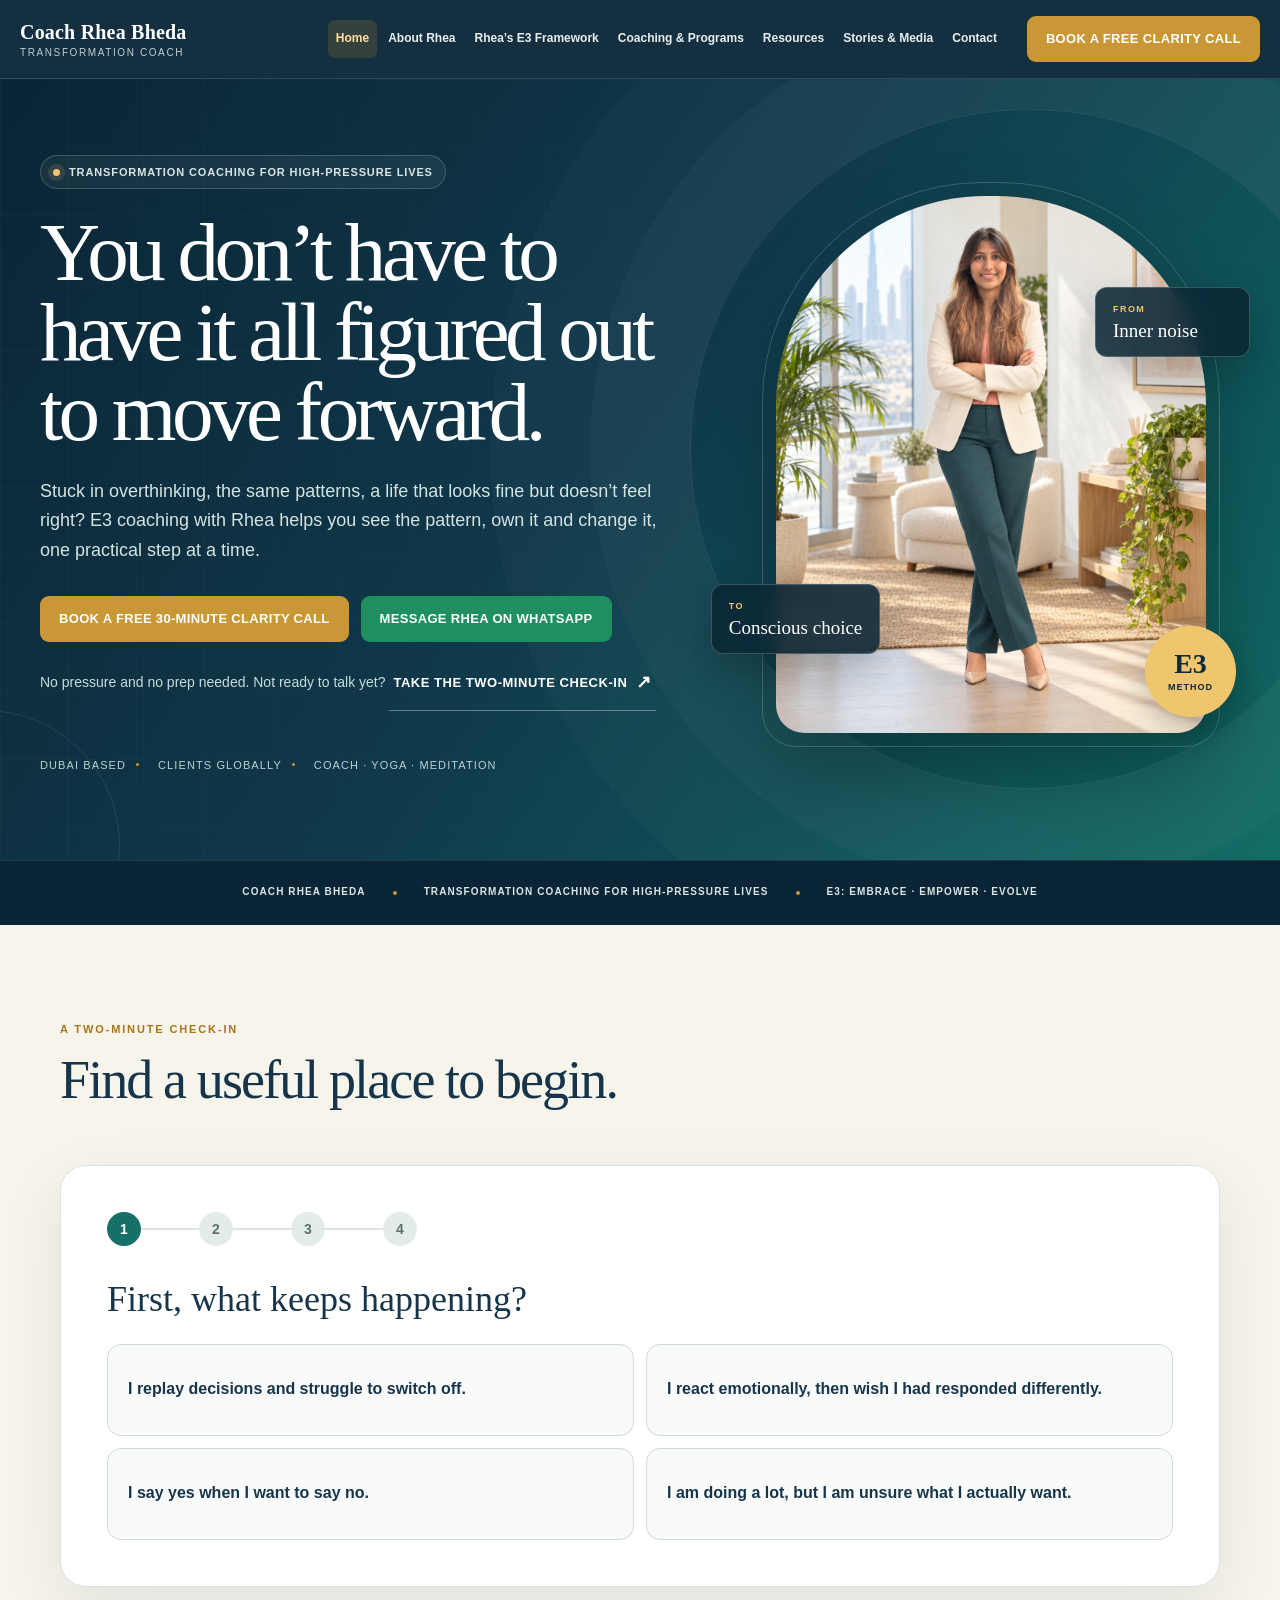
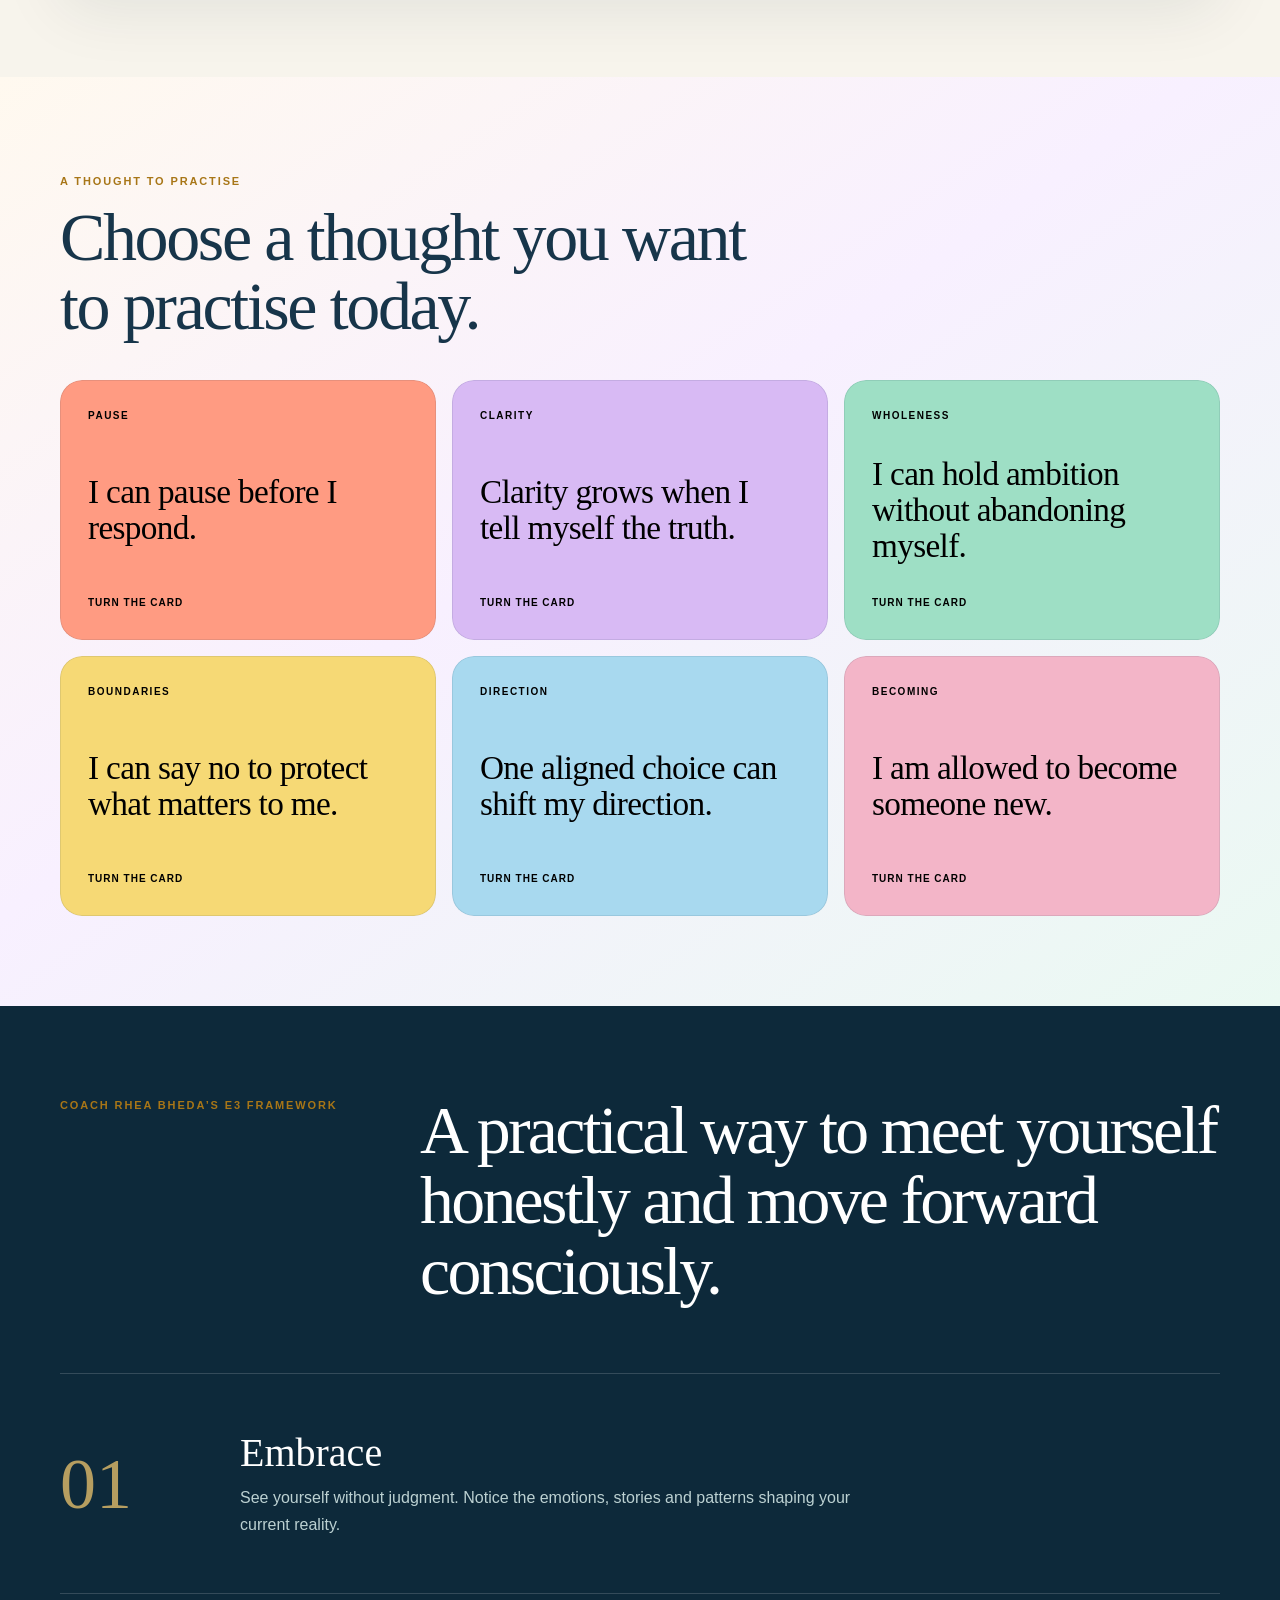
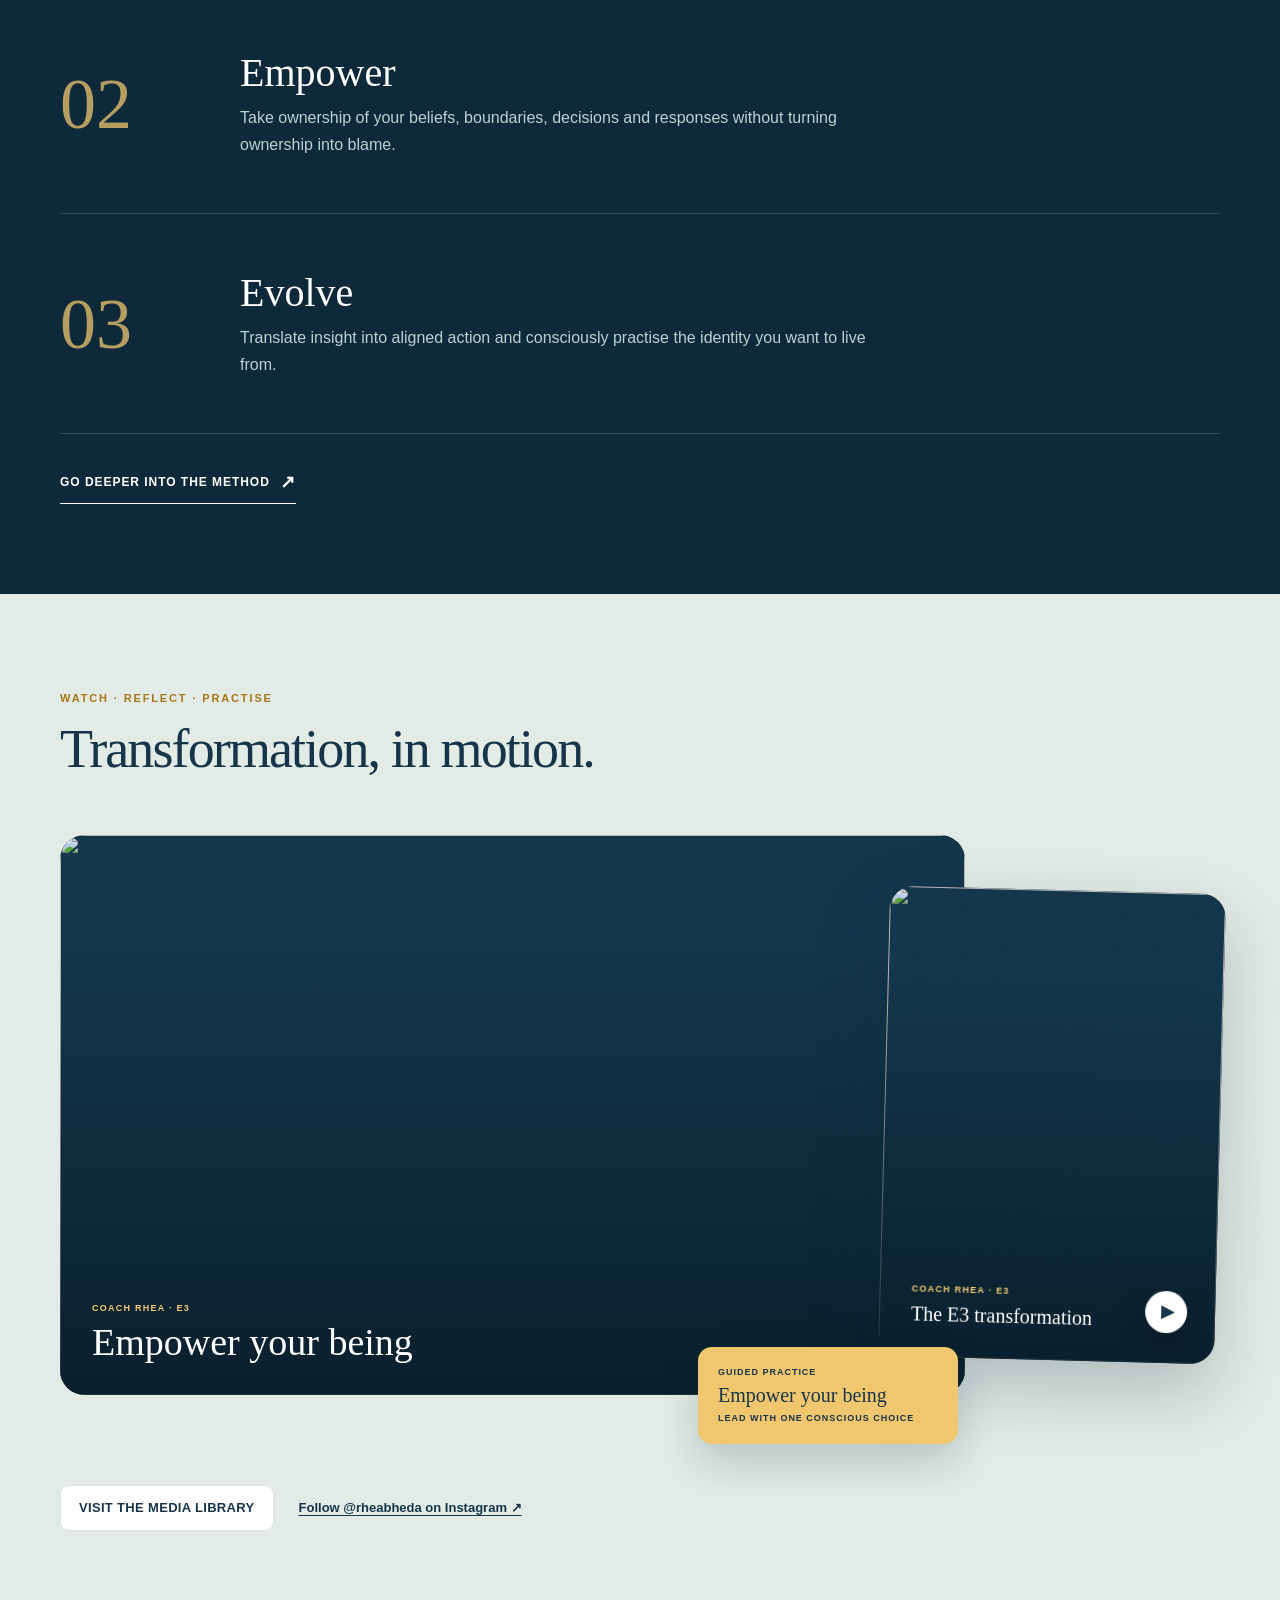
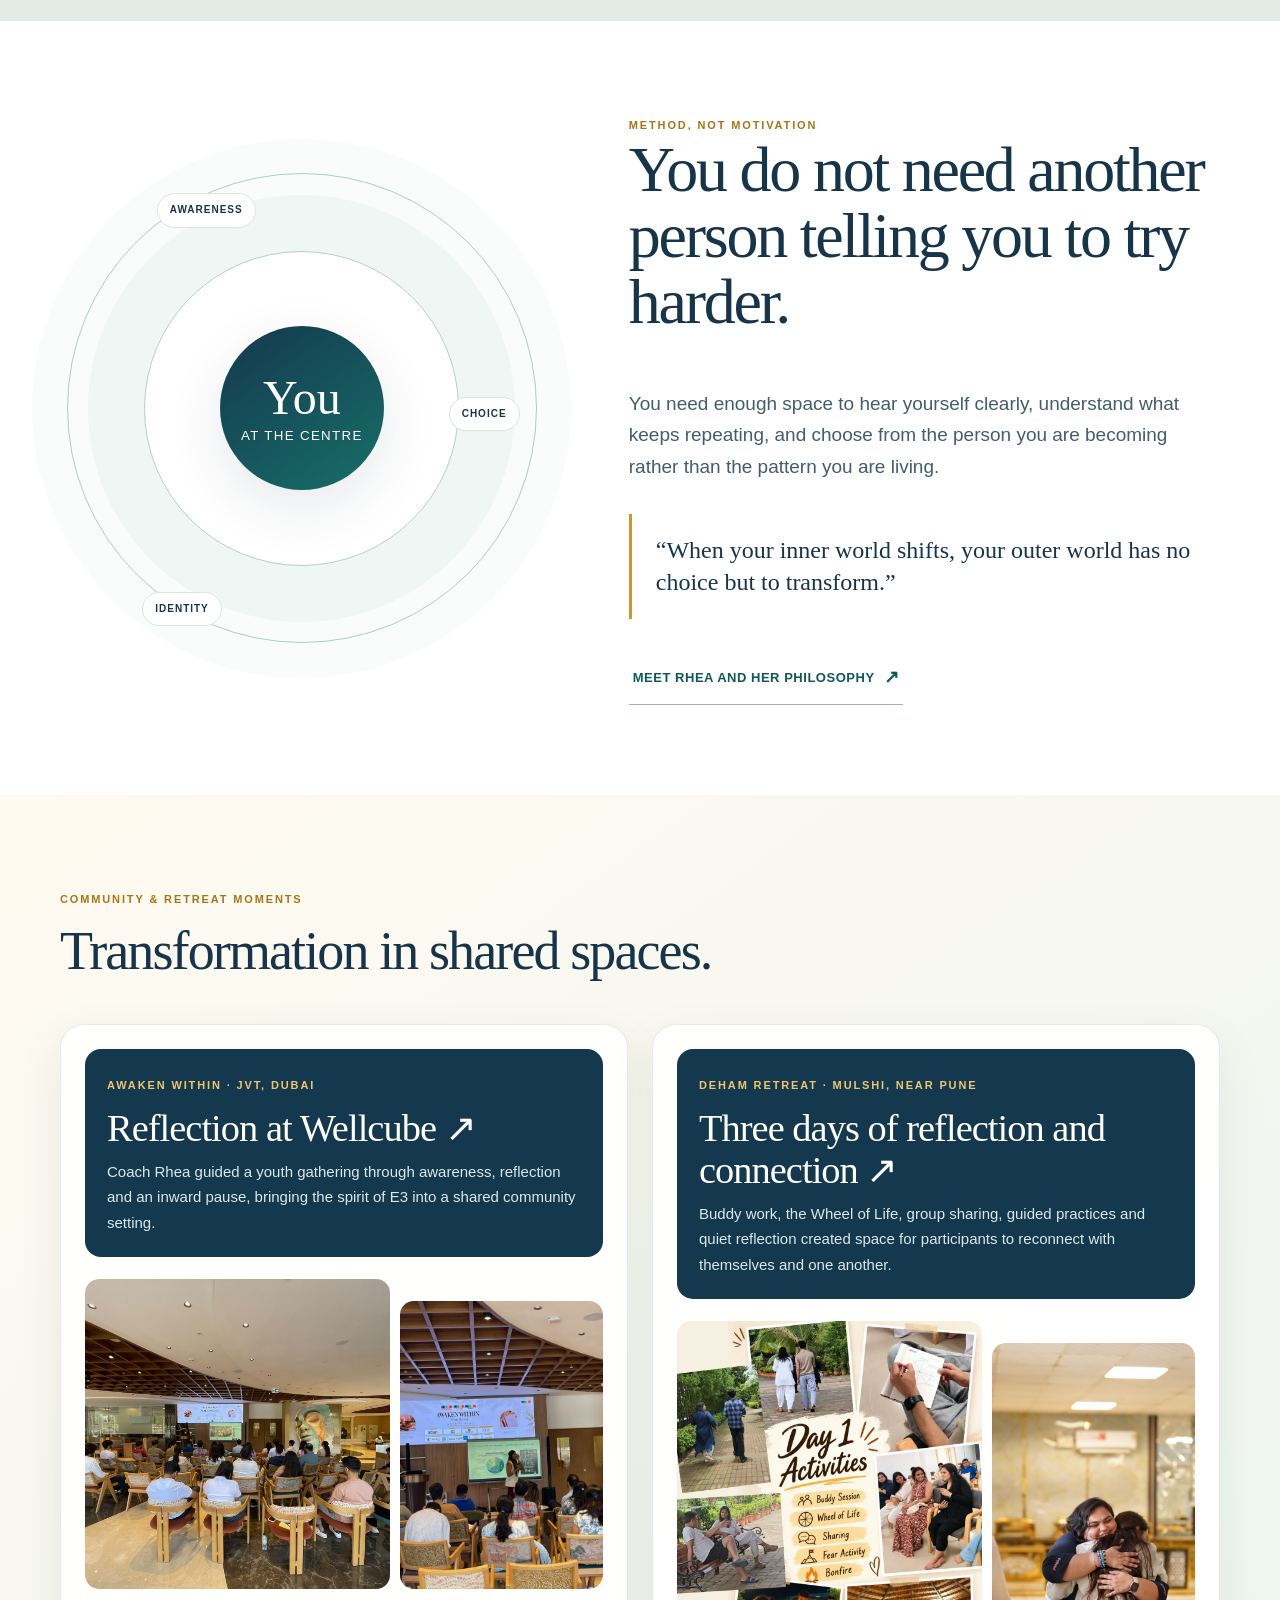
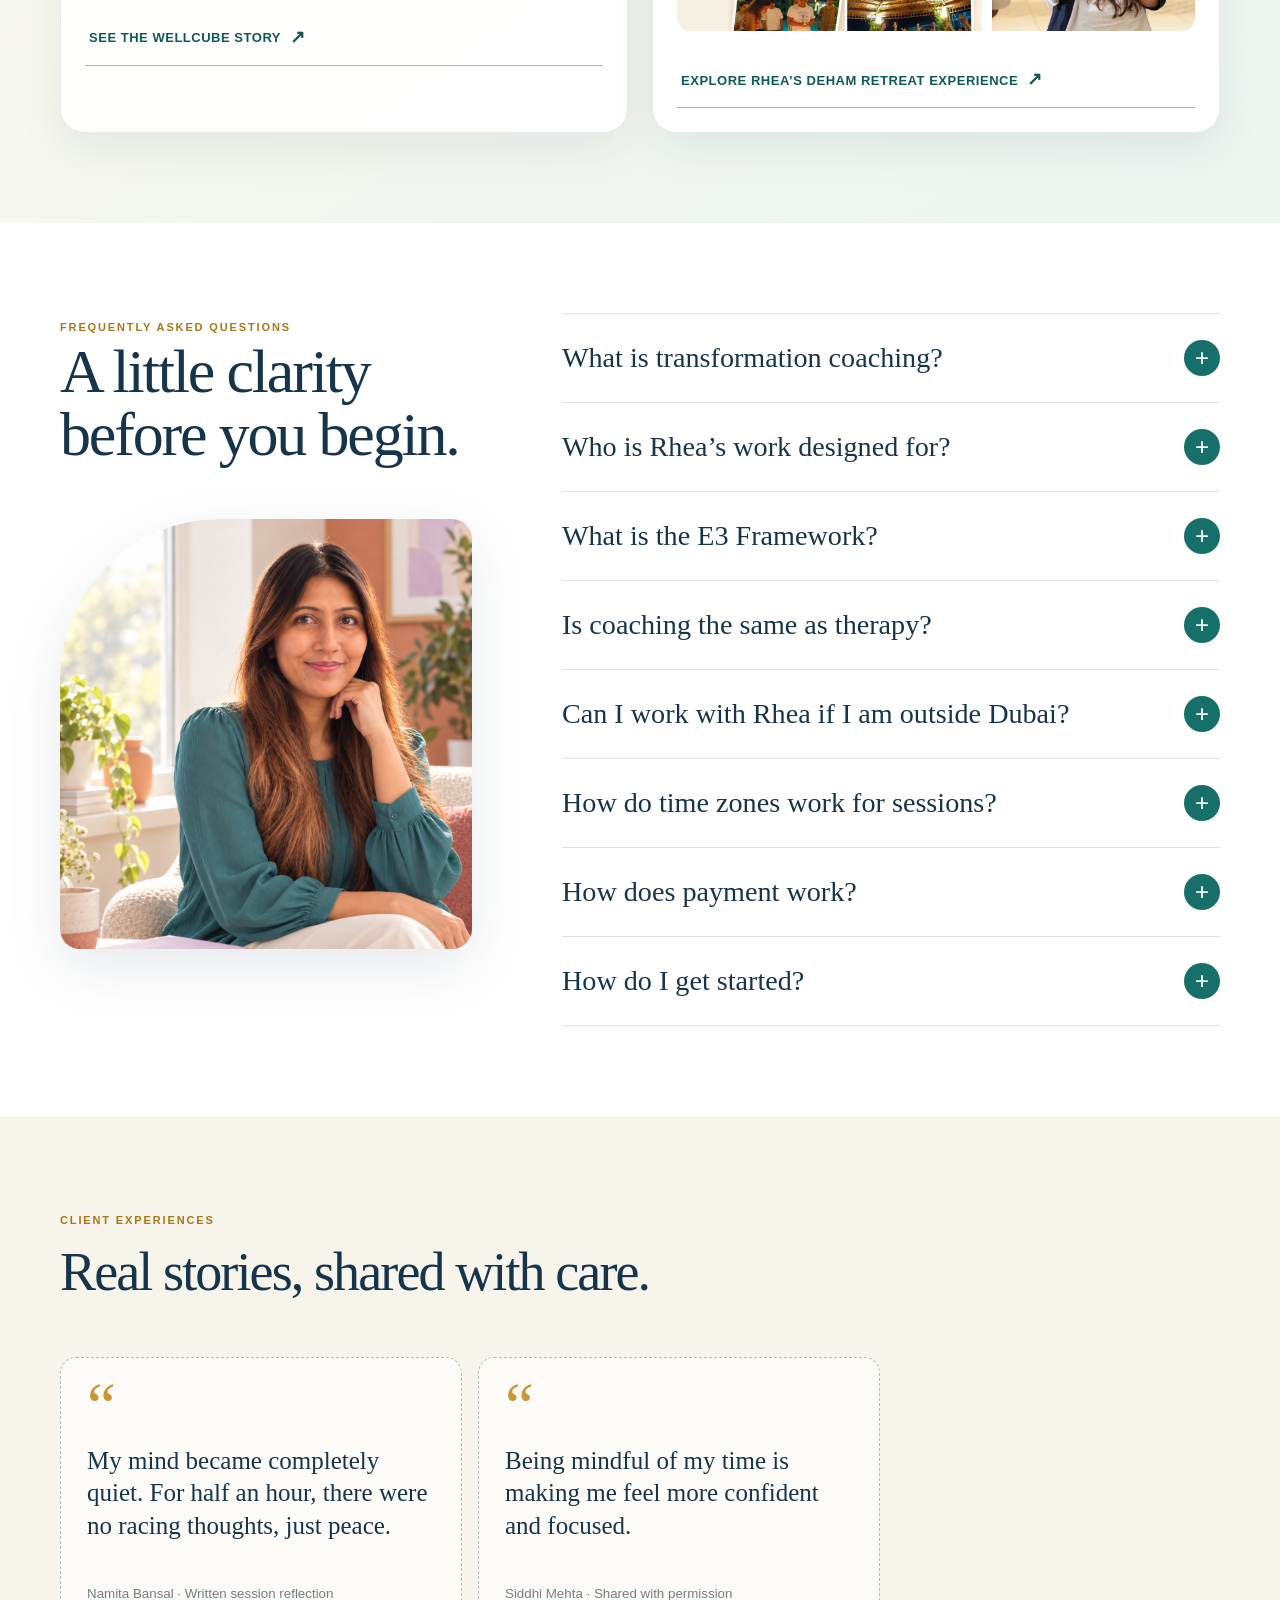
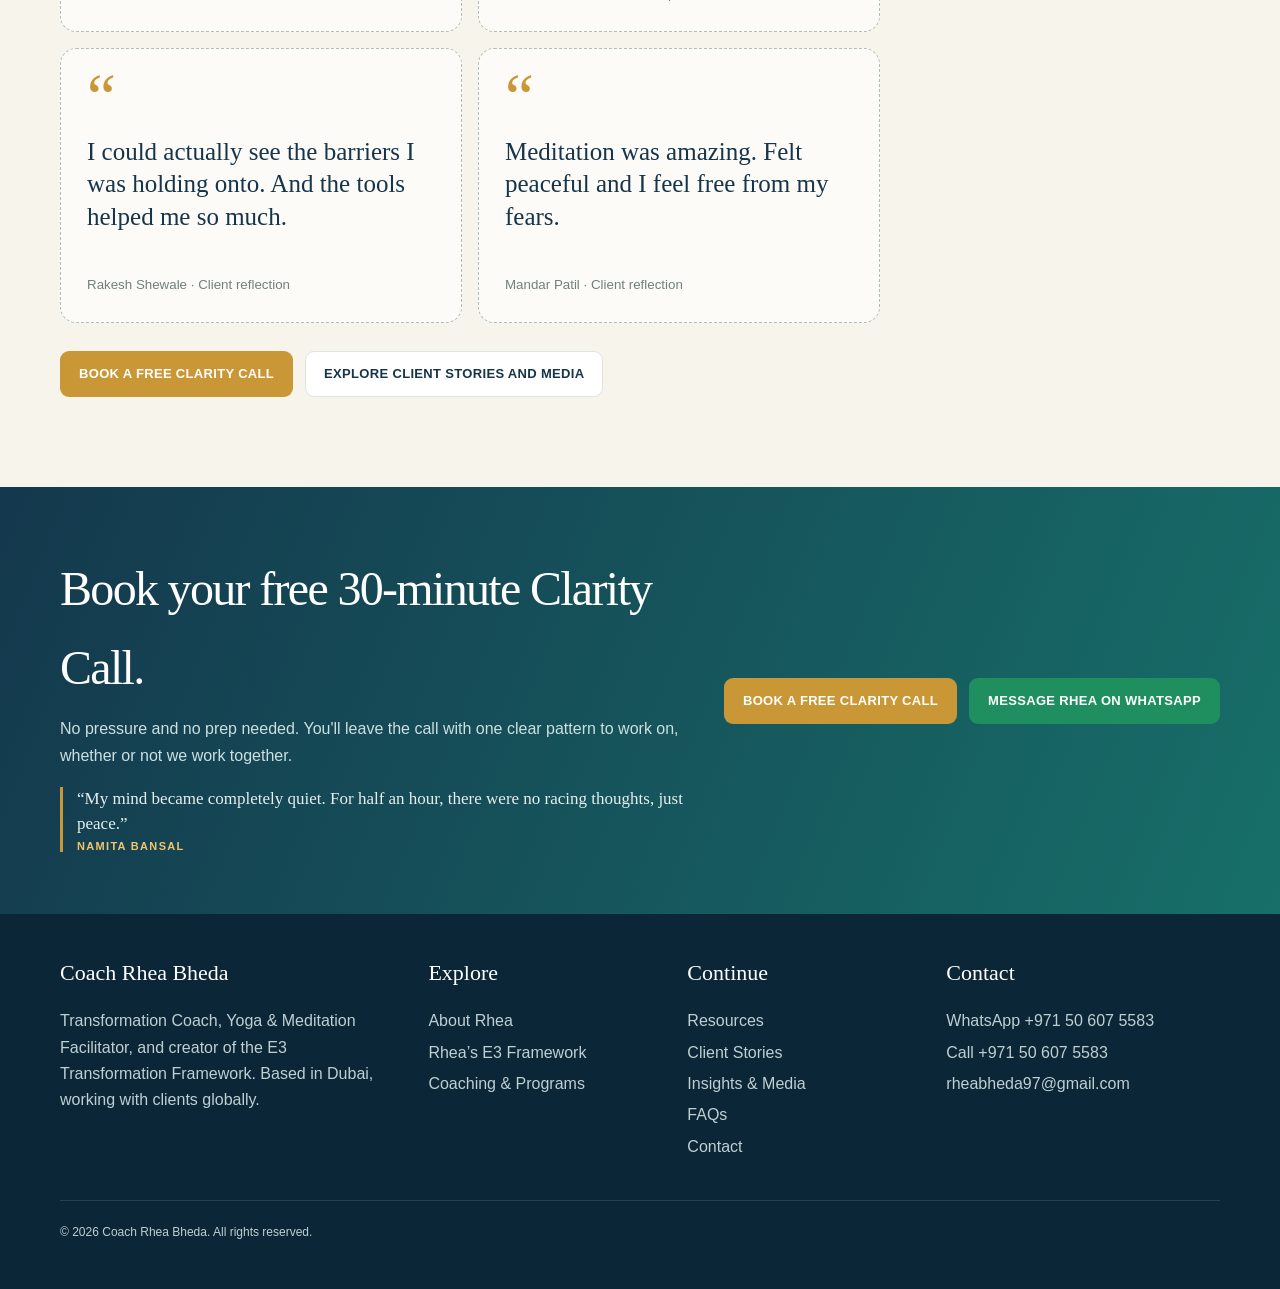
==== commit 87ec368e: "Credit "mind became completely quiet" testimonial to Namita Bansal Co-Authored-By: Claude Opus 5.5 <" ====
--- a/index.html
+++ b/index.html
@@ -724,7 +724,7 @@
                 My mind became completely quiet. For half an hour, there were
                 no racing thoughts, just peace.
               </p>
-              <small>Siddhi Mehta · Written session reflection</small>
+              <small>Namita Bansal · Written session reflection</small>
             </article>
             <article class="testimonial-placeholder">
               <span class="placeholder-mark">“</span>
